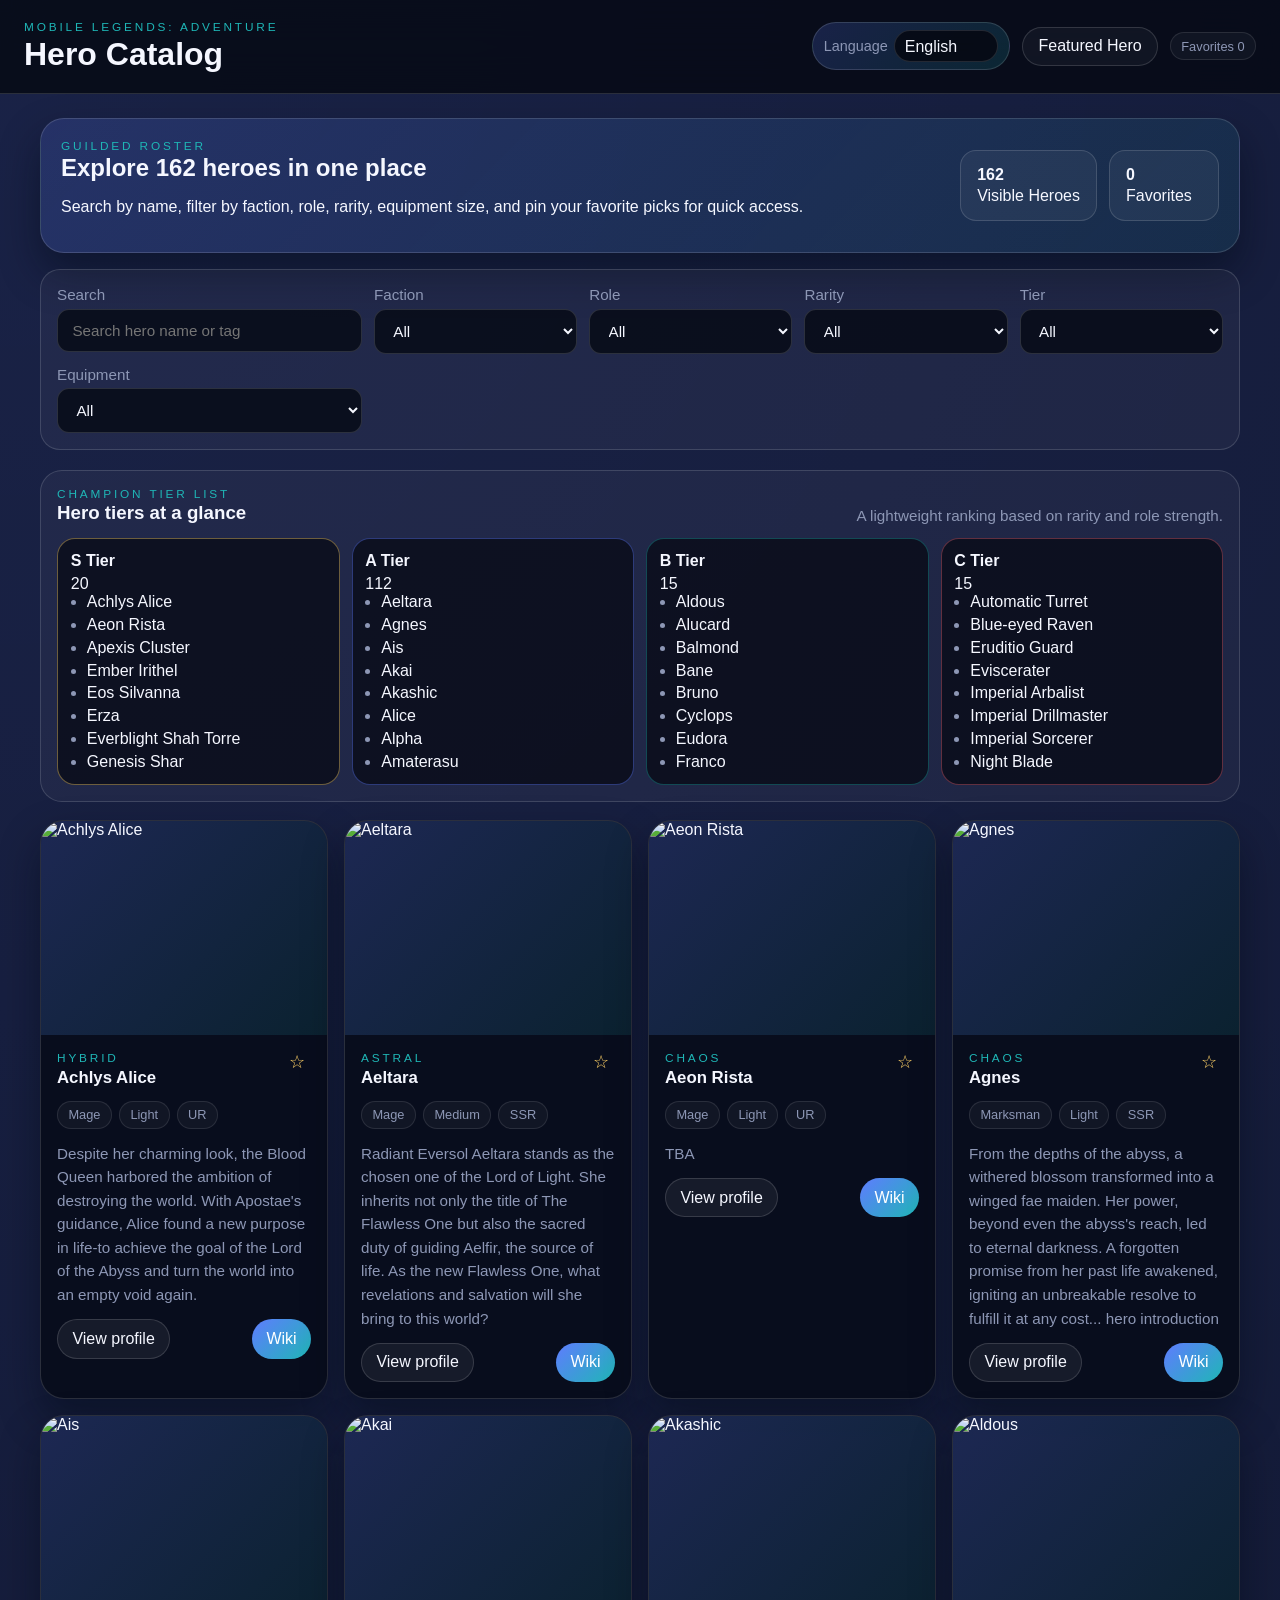
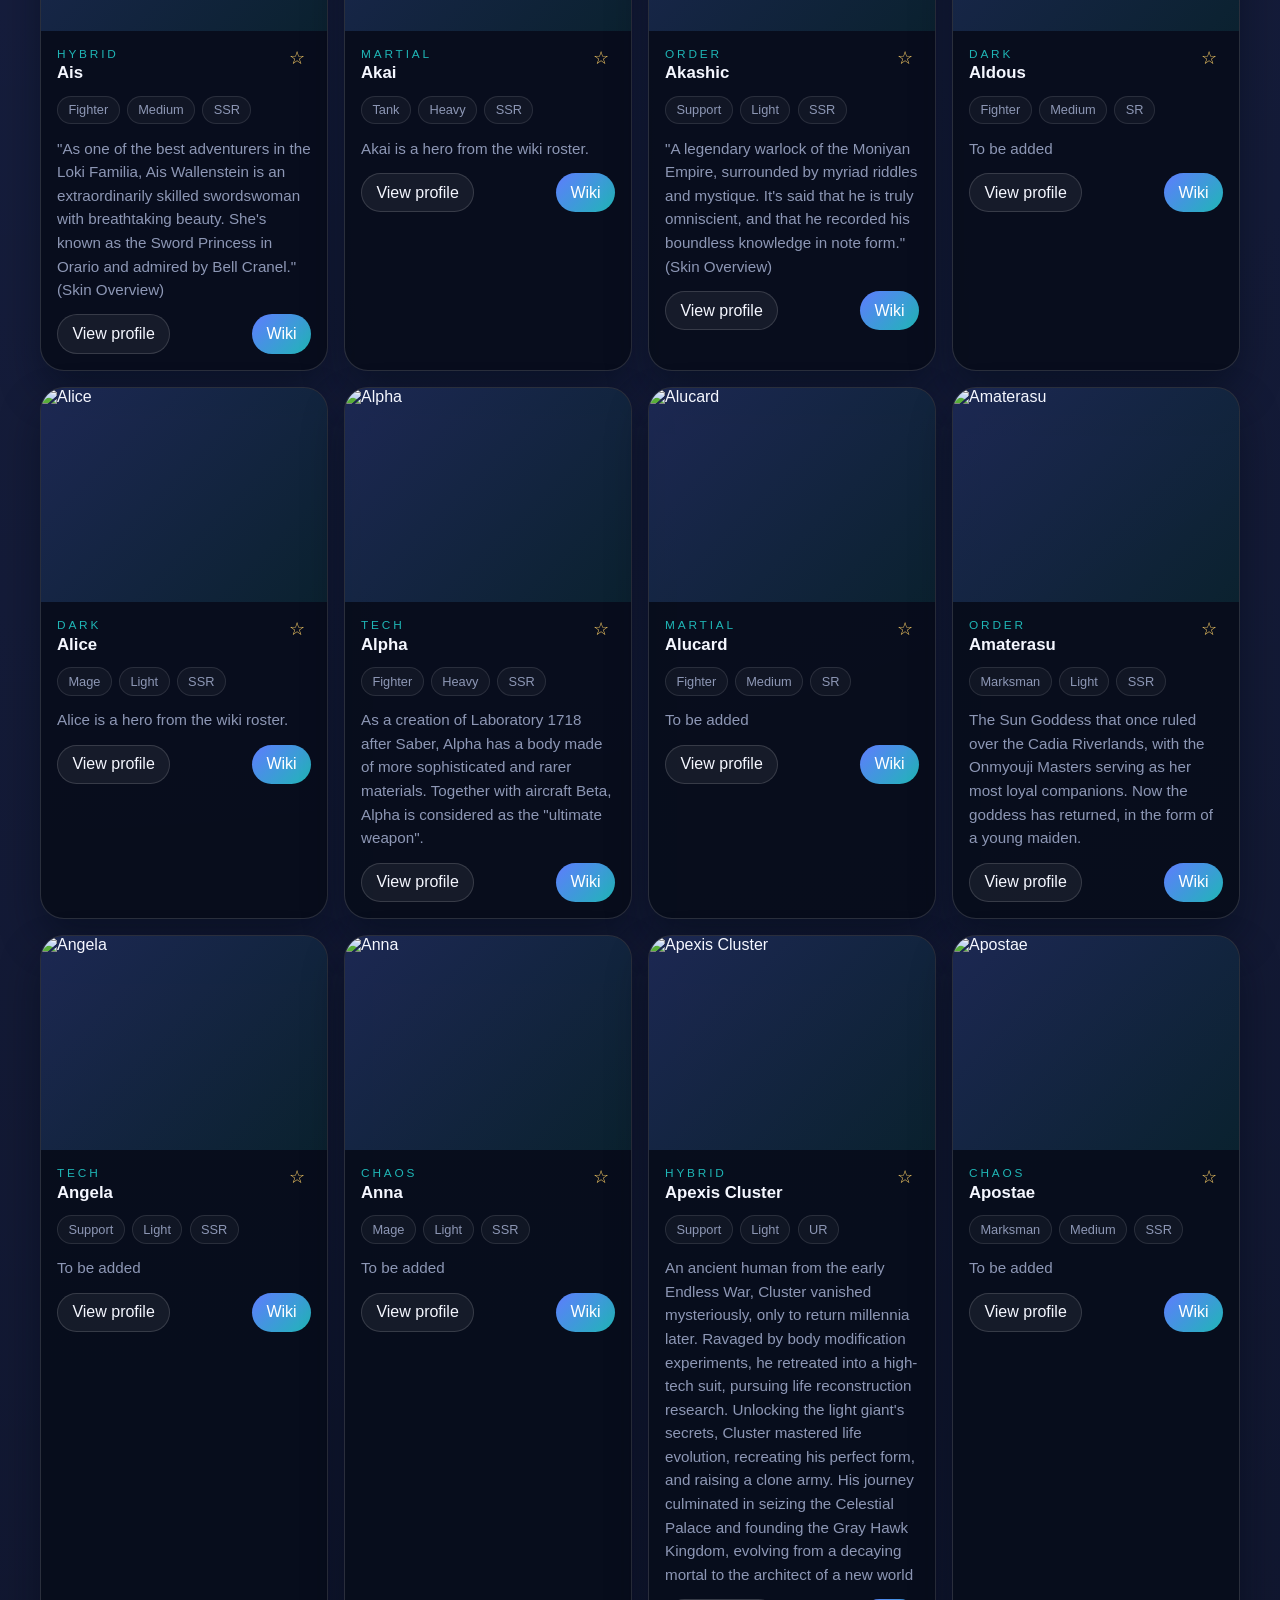
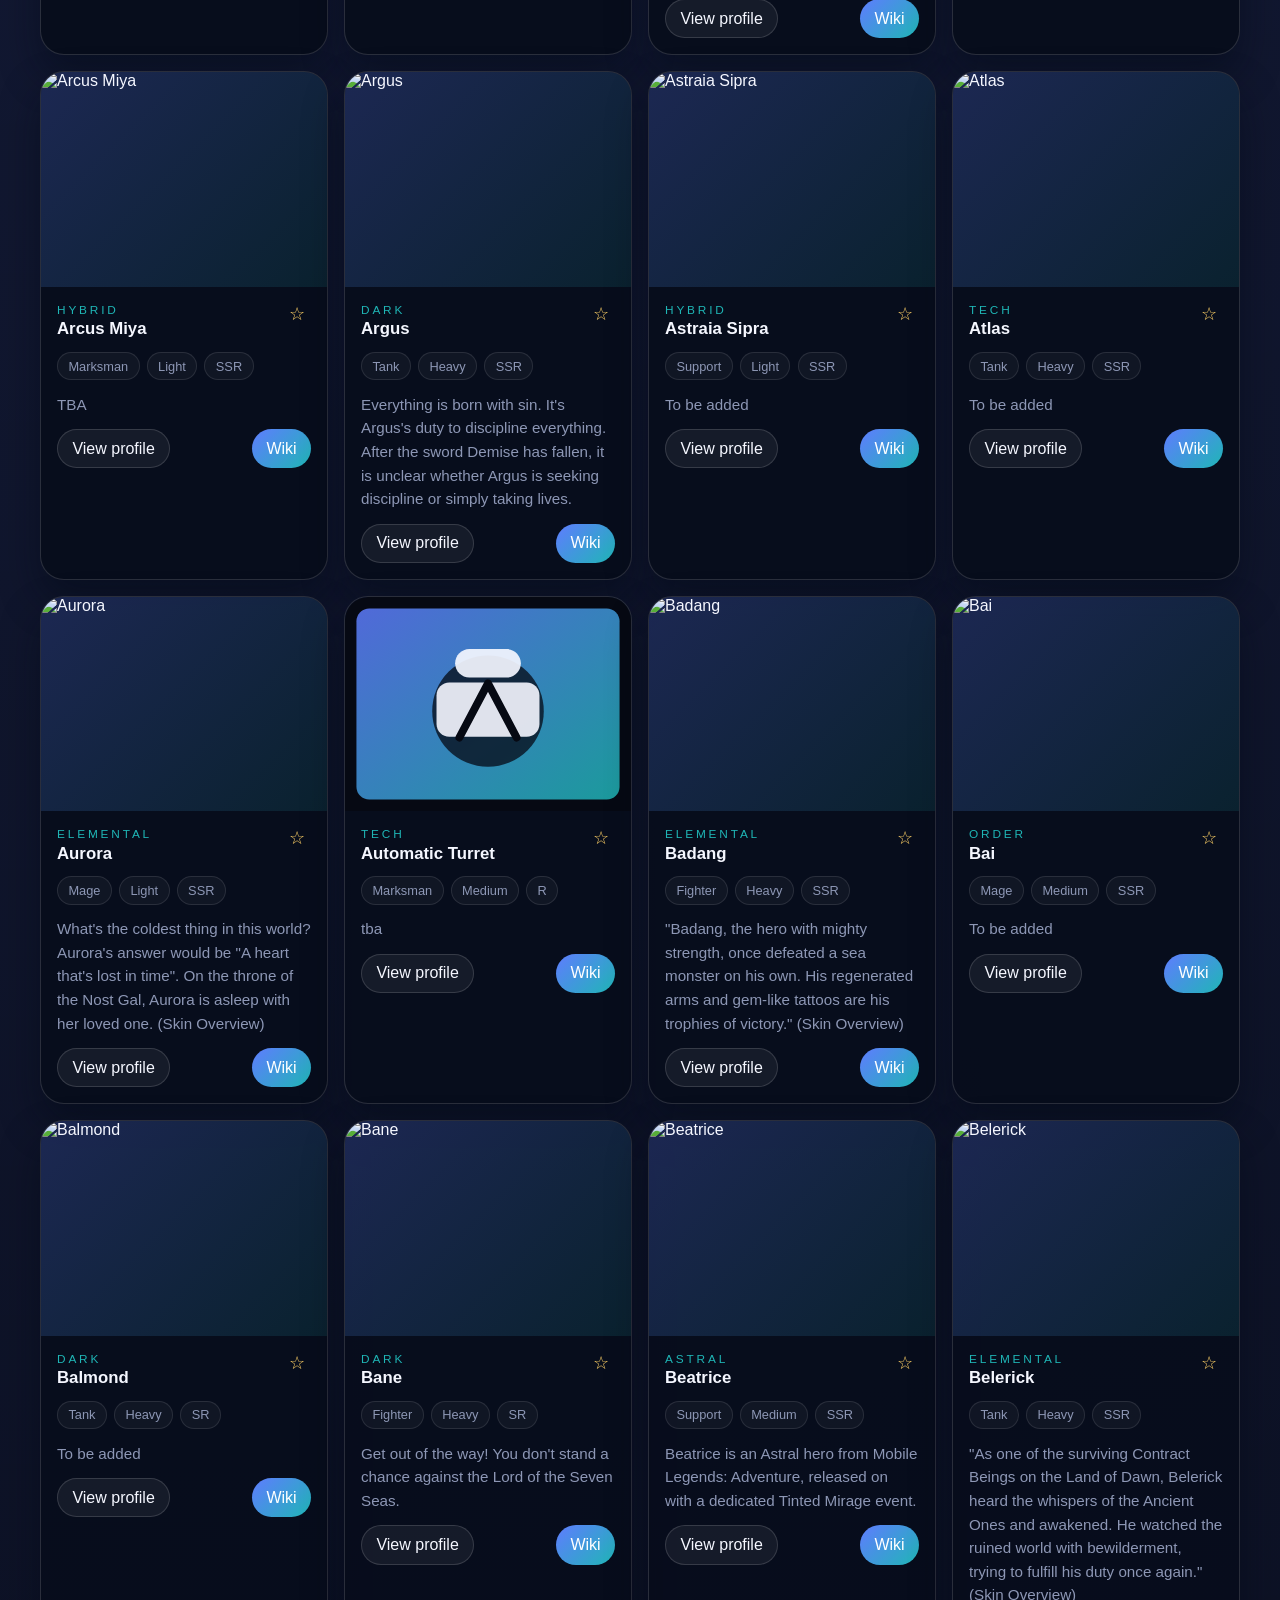
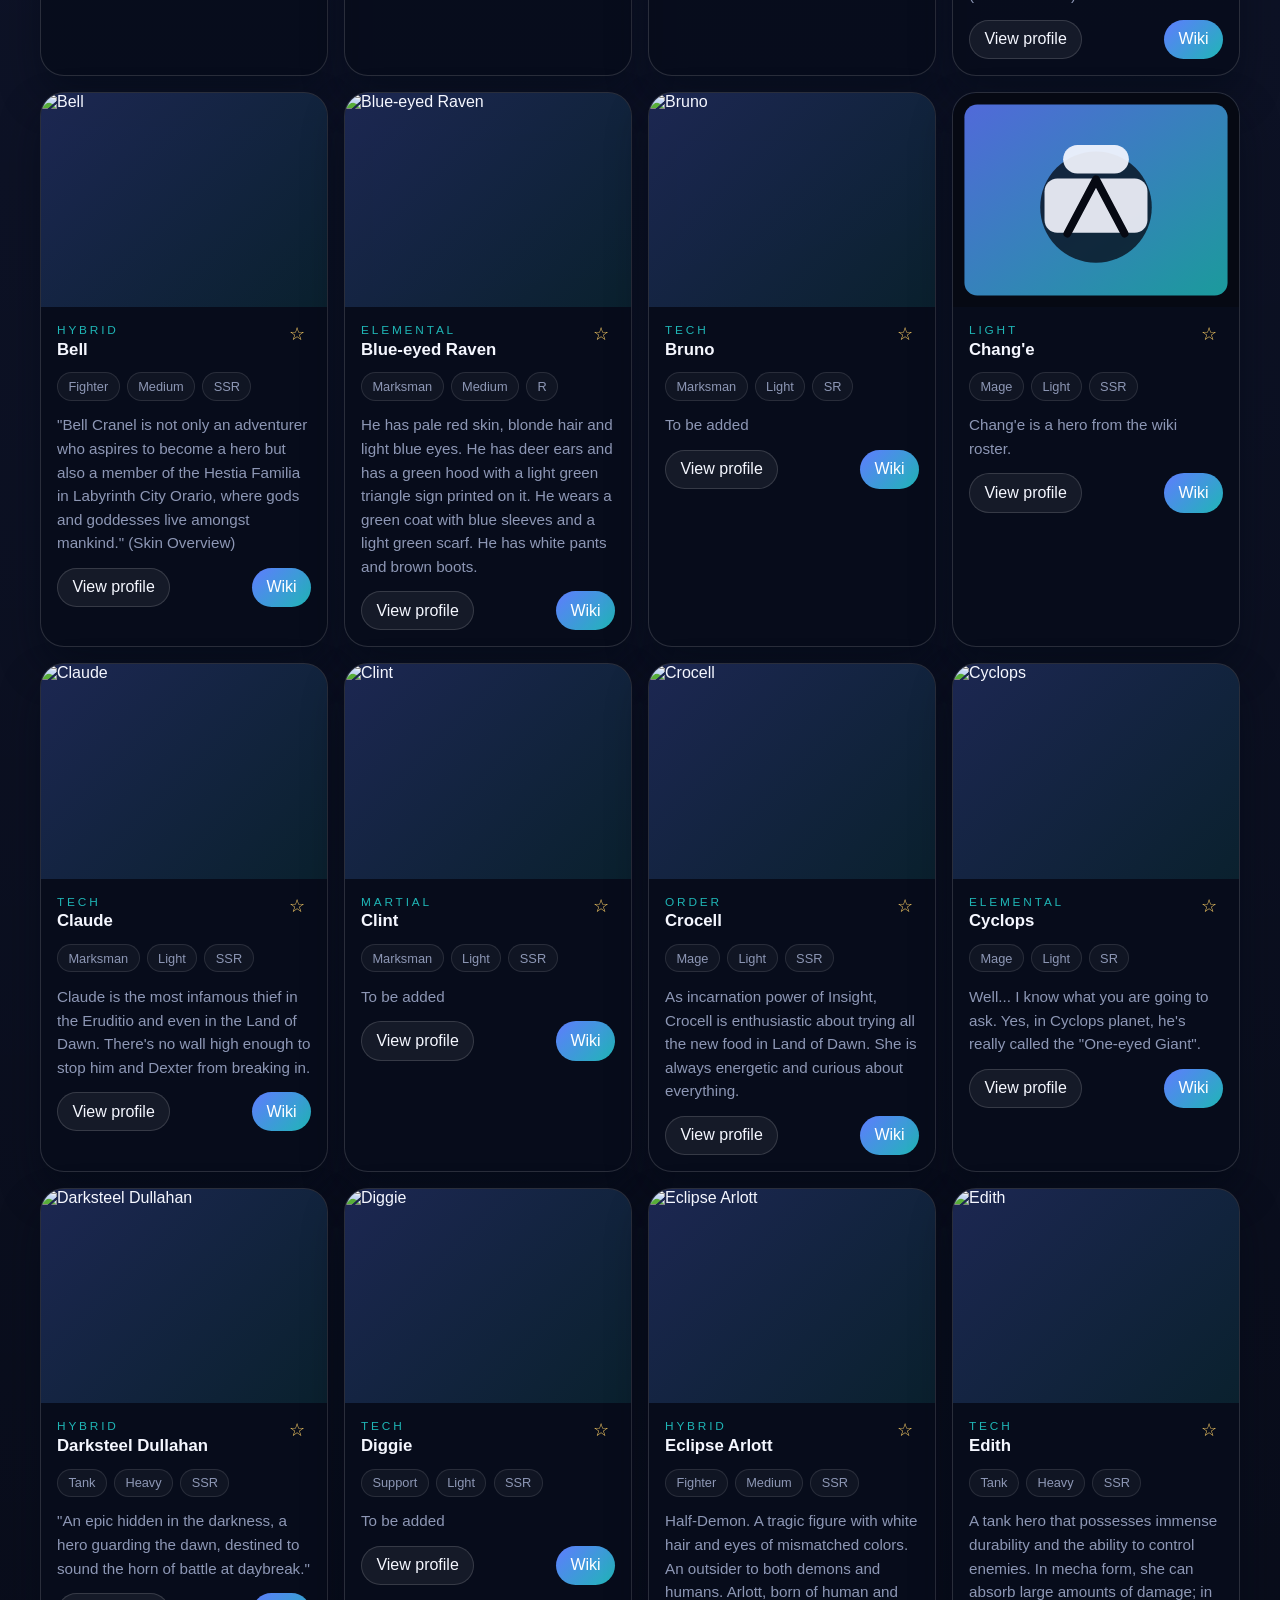
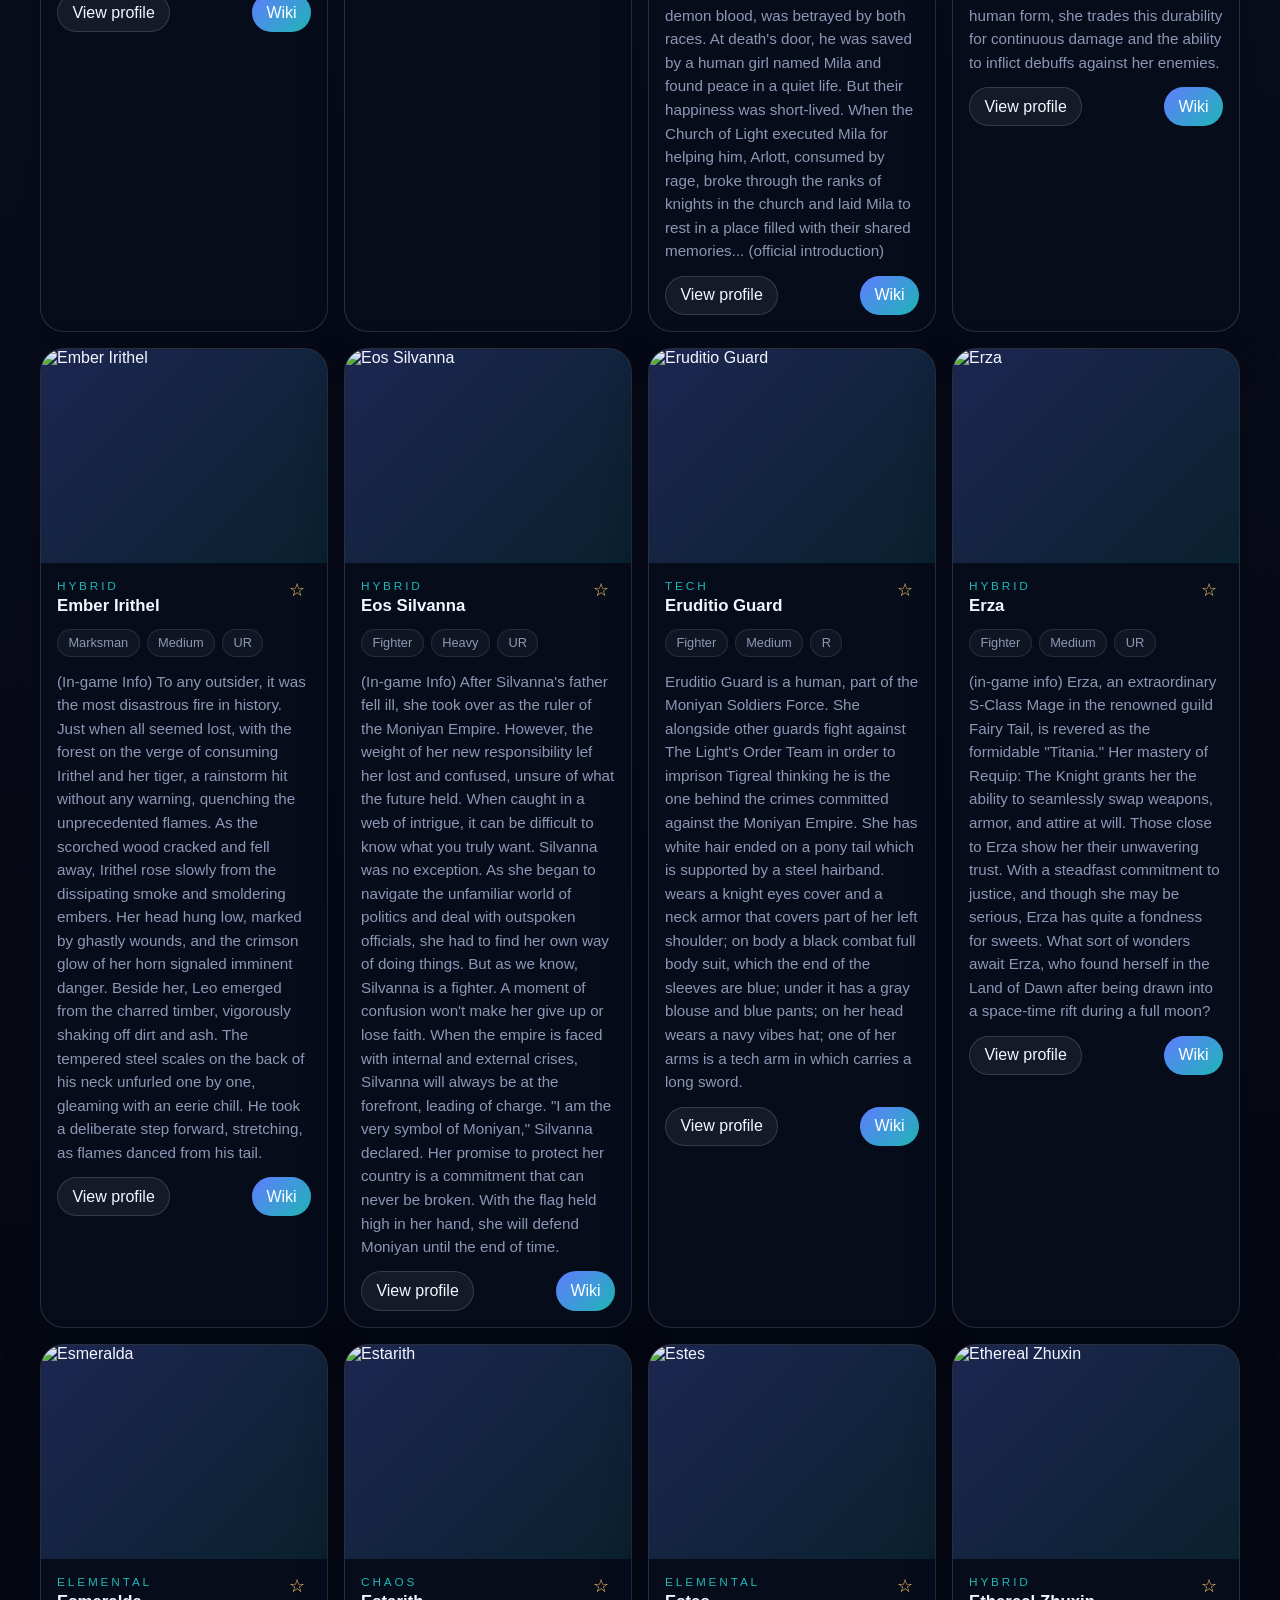
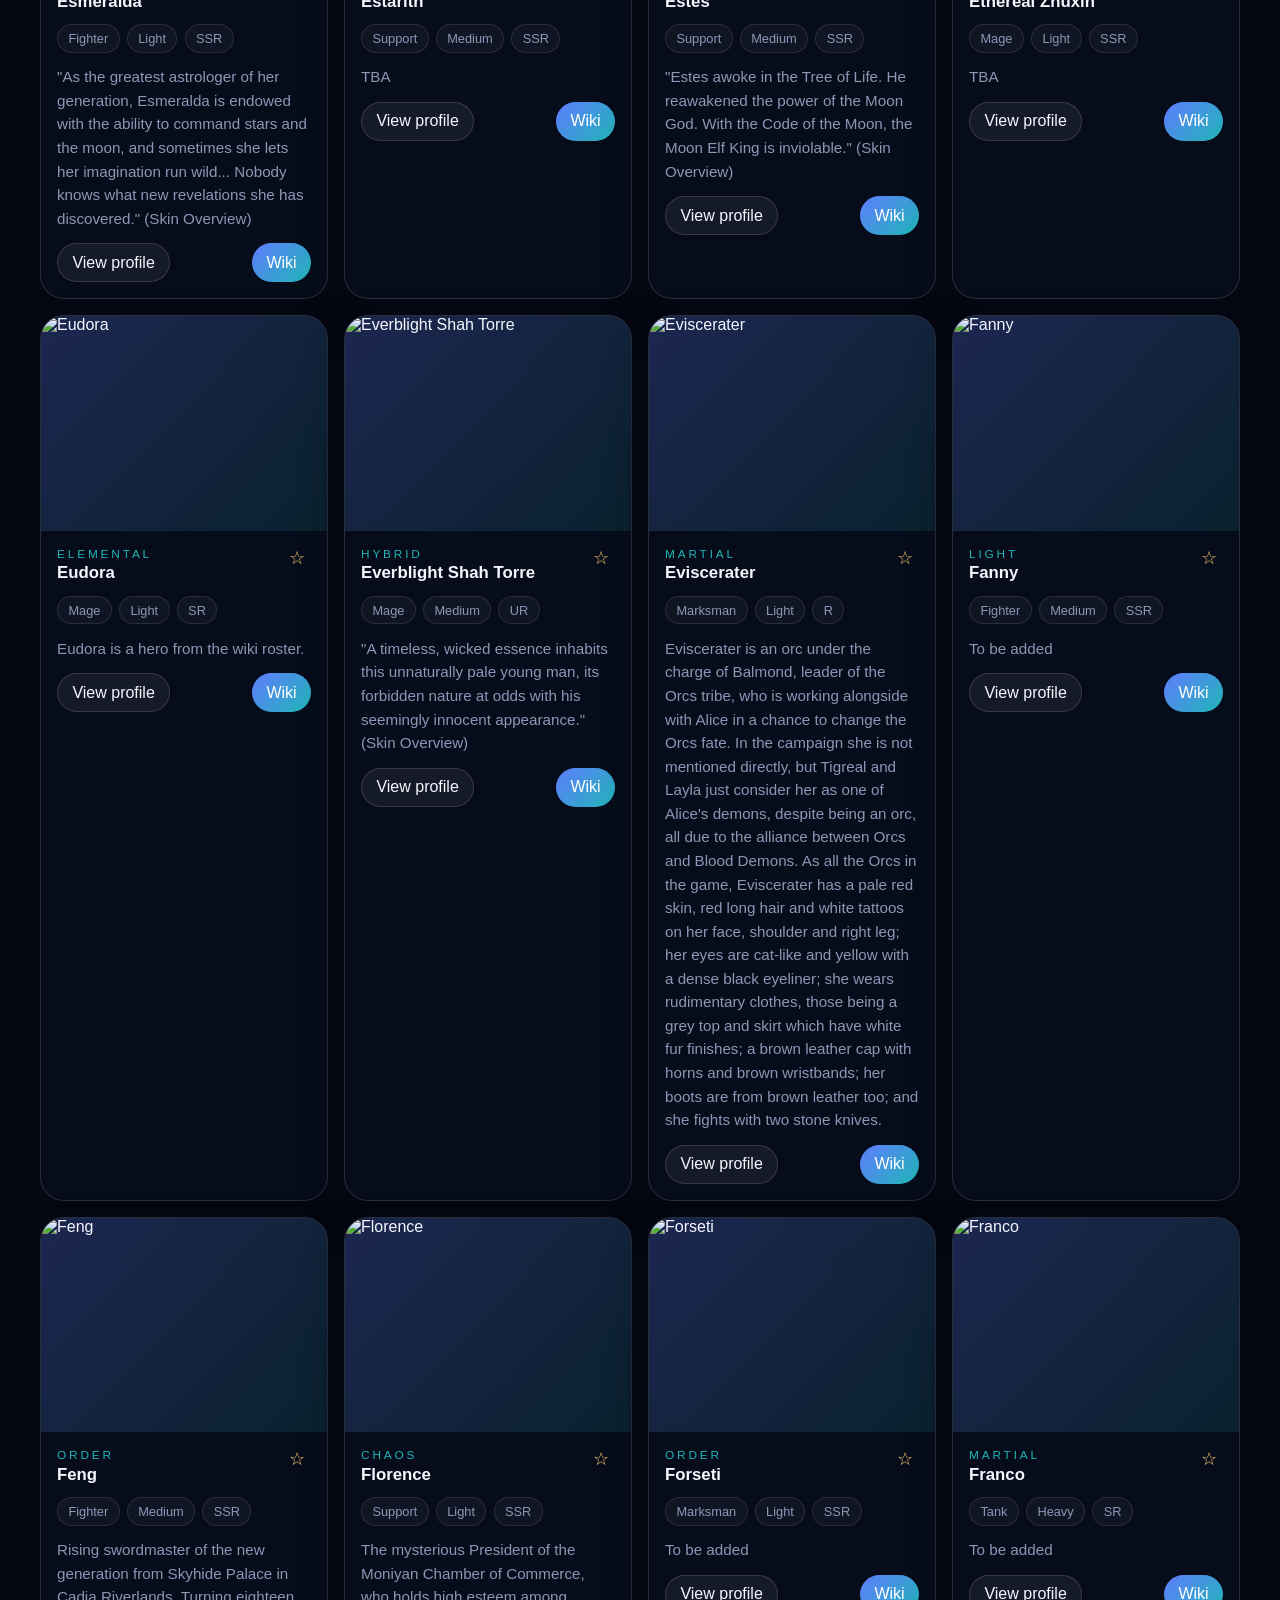
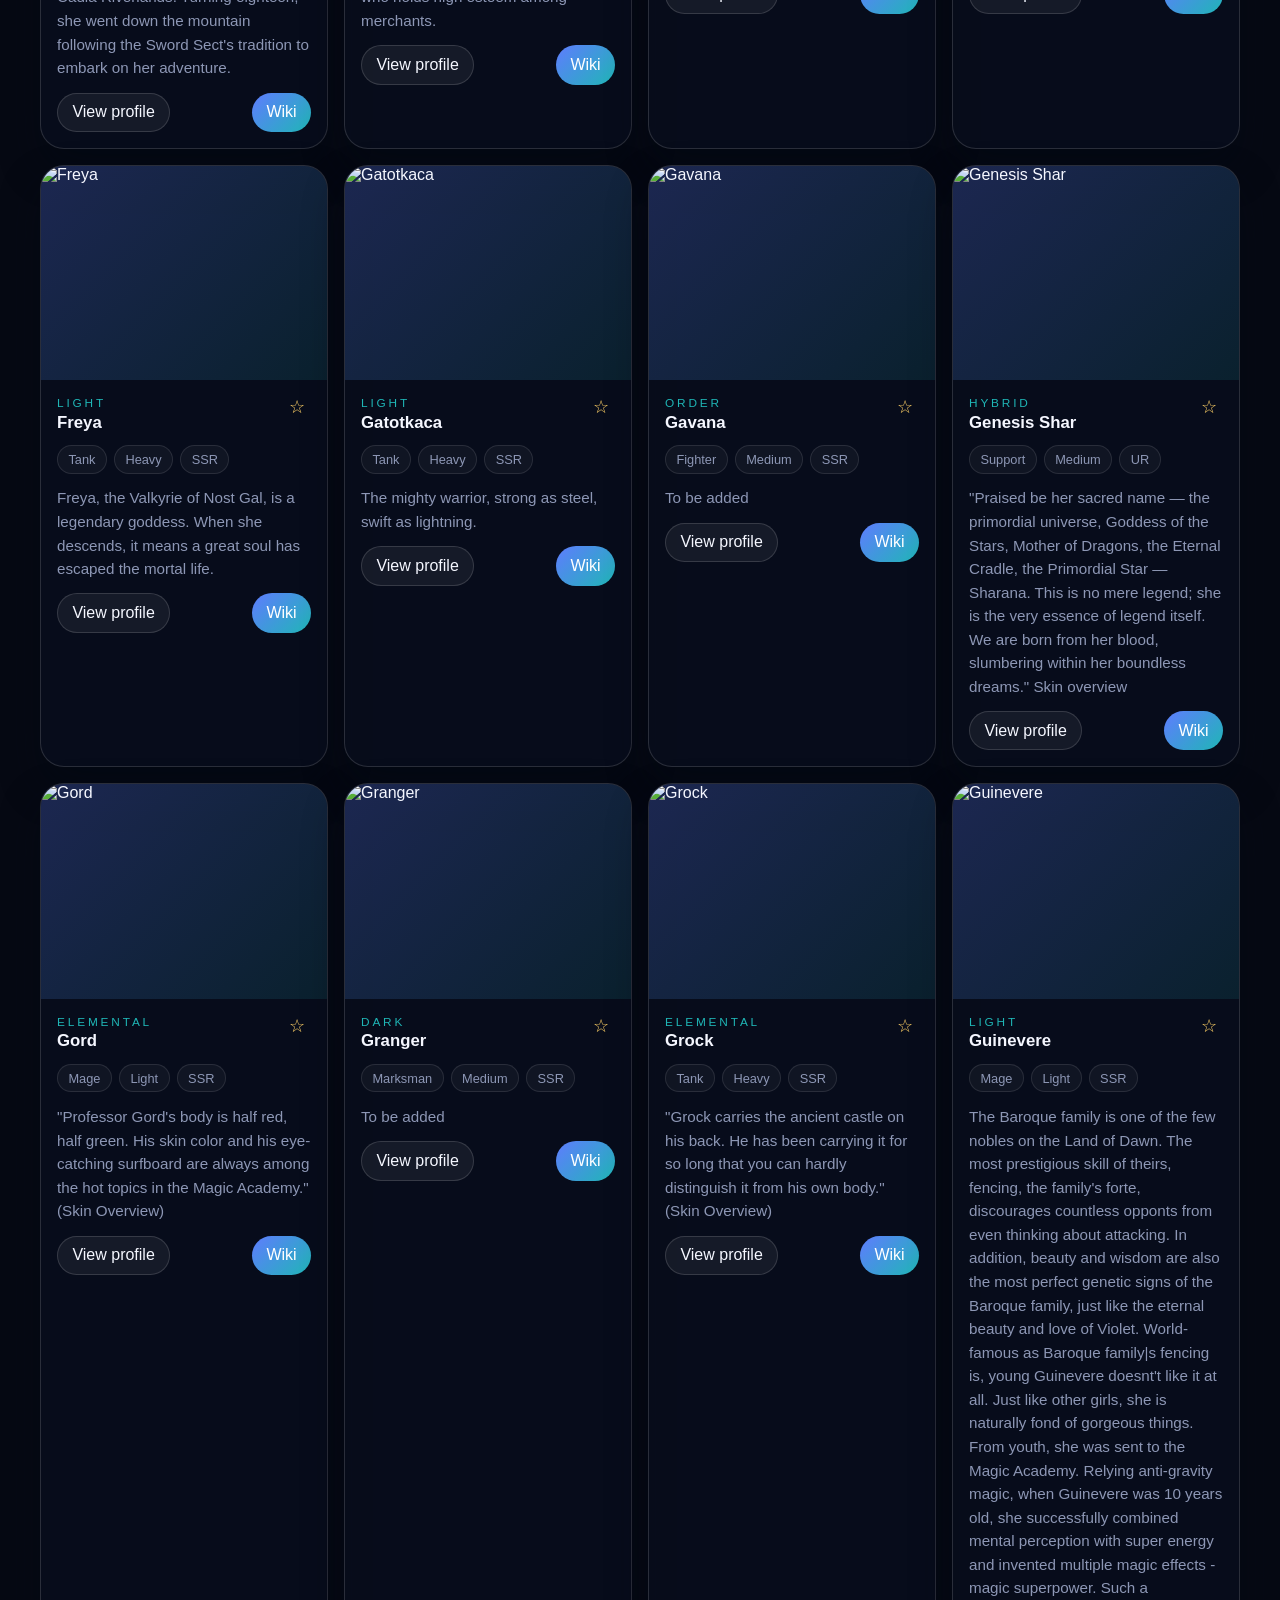
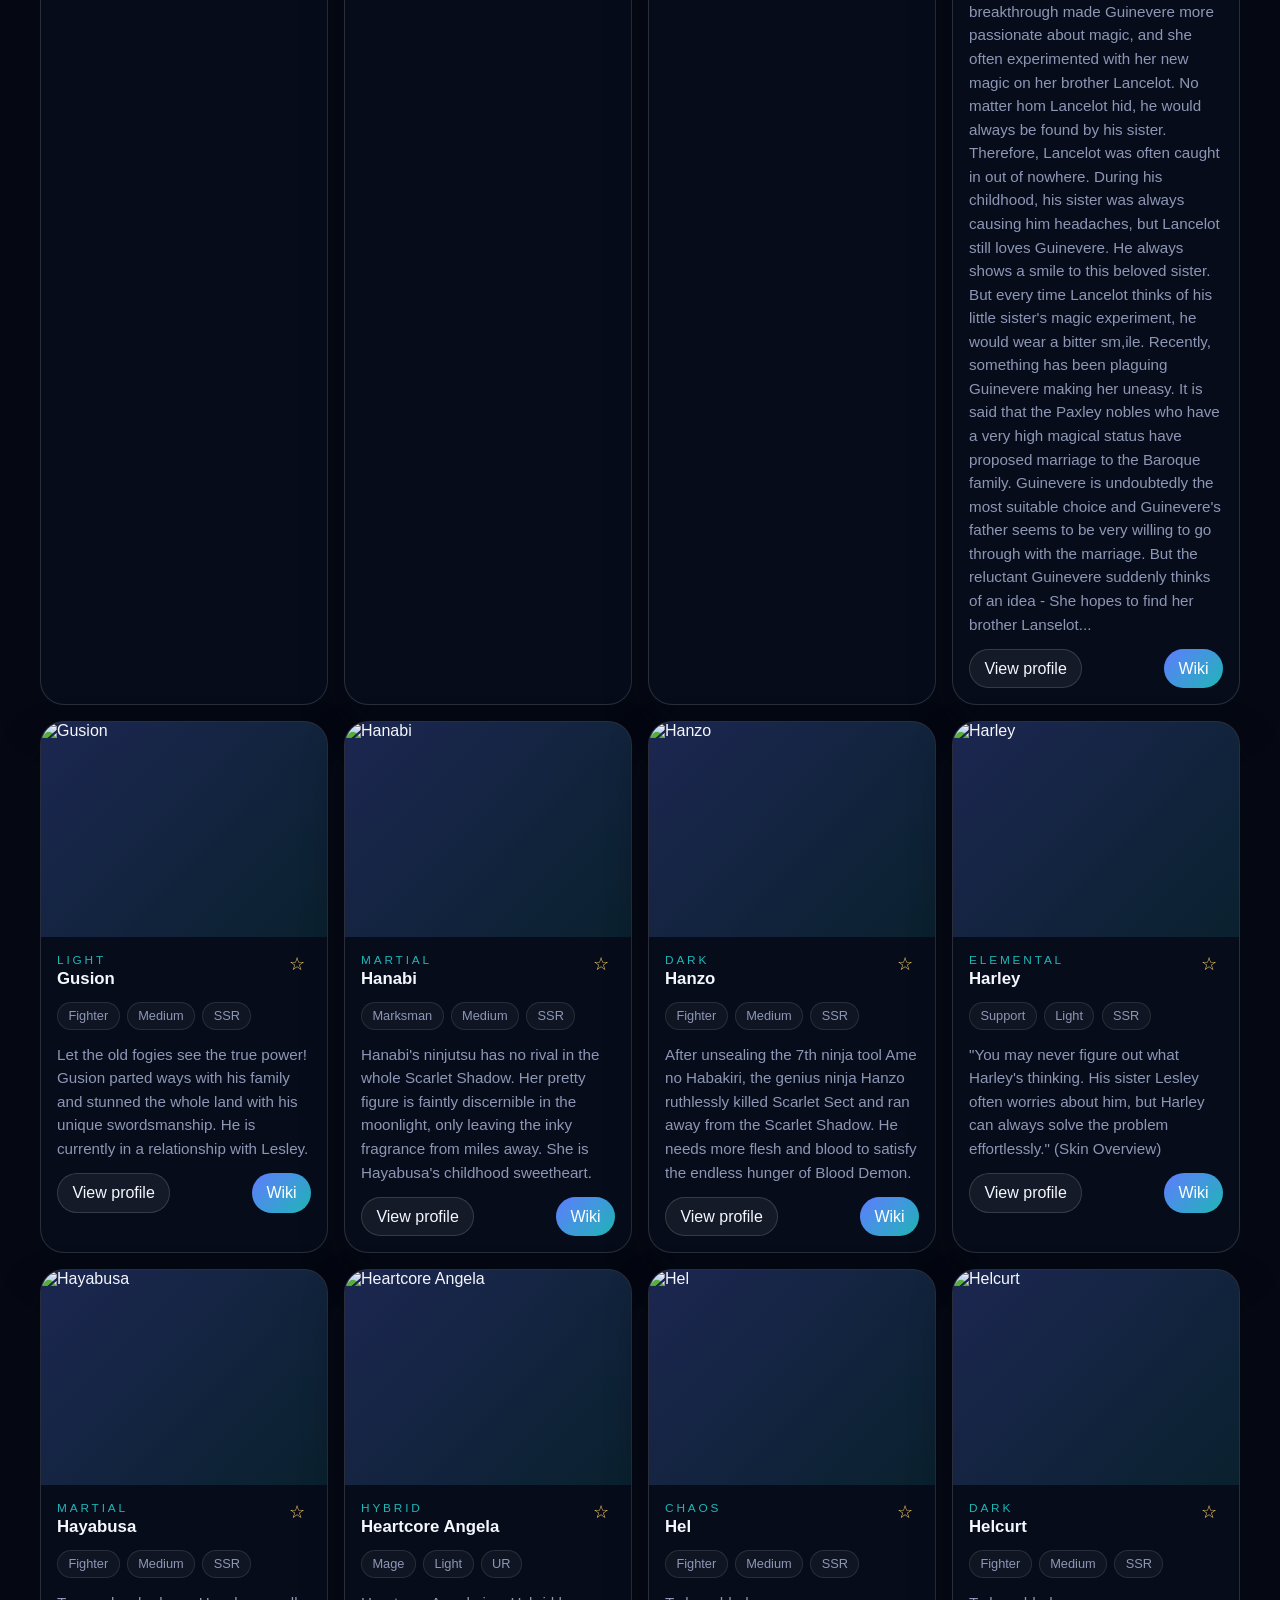
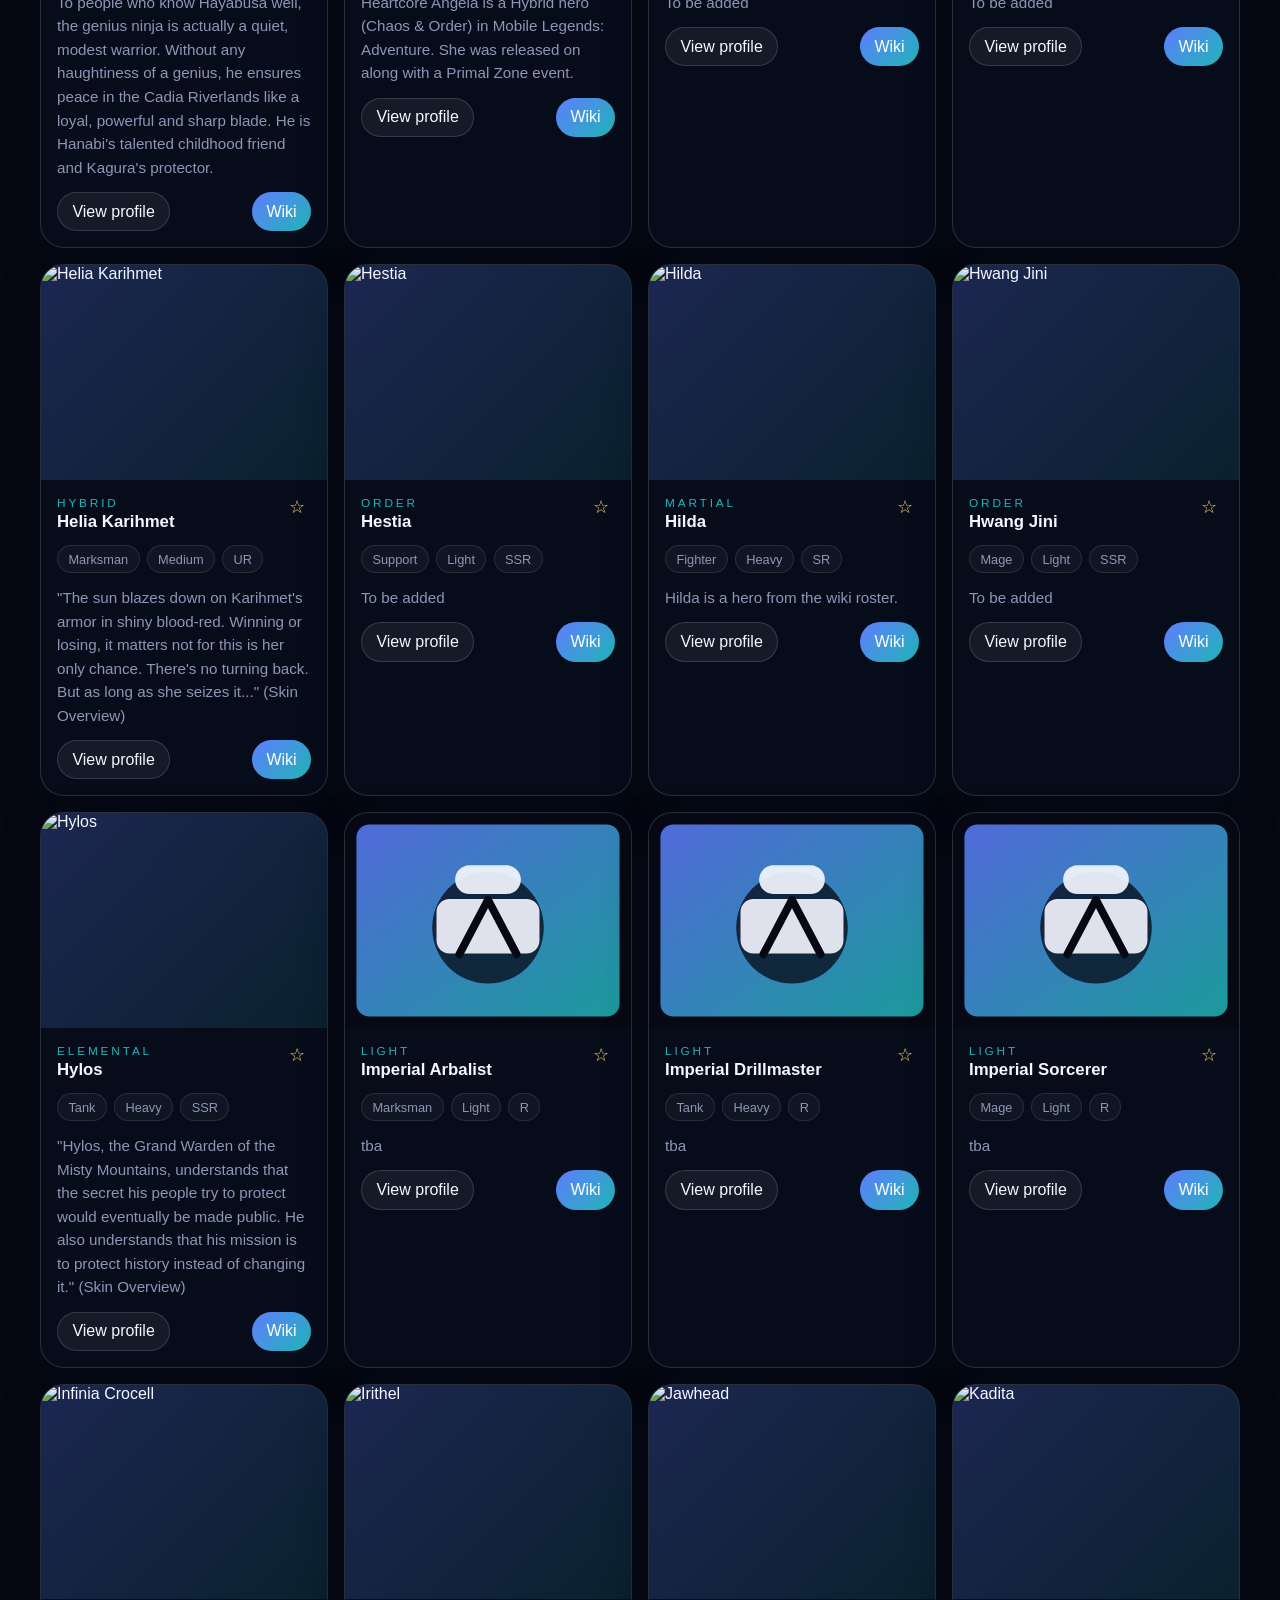
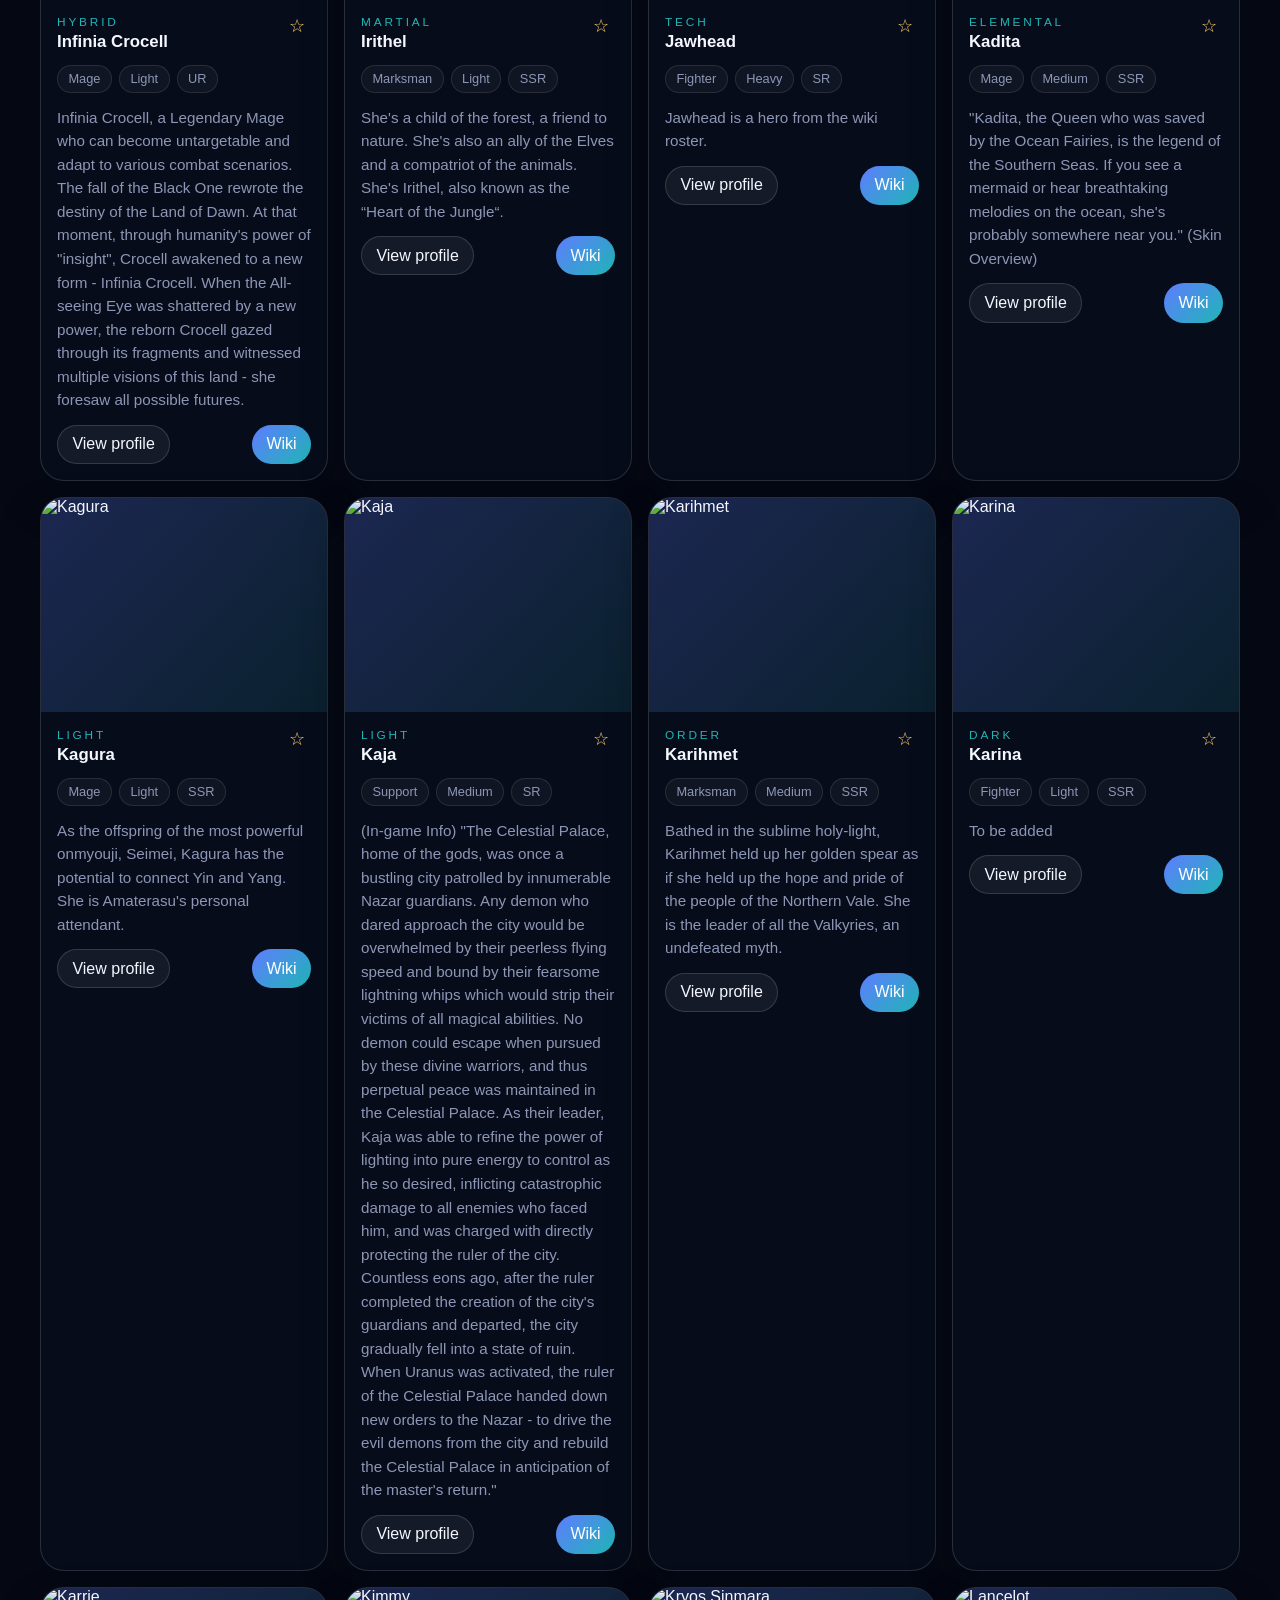
==== index.html @ 2a6bf755 "Initial commit: MLA hero catalog site with FR translations and Pages deploy automation Static hero c" ====
<!doctype html>
<html lang="en">
  <head>
    <meta charset="UTF-8" />
    <meta name="viewport" content="width=device-width, initial-scale=1.0" />
    <title>MLA Hero Catalog</title>
    <link rel="stylesheet" href="./src/styles/main.css?v=20260720-2" />
  </head>
  <body data-page="catalog">
    <header class="topbar">
      <div class="brand-block">
        <p class="eyebrow" data-i18n="siteTagline">Mobile Legends: Adventure</p>
        <h1 data-i18n="heroCatalogTitle">Hero Catalog</h1>
      </div>
      <div class="topbar__actions">
        <label class="lang-switch" for="language-switcher">
          <span class="lang-switch__label" data-i18n="languageLabel">Language</span>
          <select id="language-switcher">
            <option value="en">English</option>
            <option value="fr">Français</option>
            <option value="vi">Tiếng Việt</option>
            <option value="zh">中文</option>
            <option value="ru">Русский</option>
          </select>
        </label>
        <a class="nav-link" href="./hero.html?hero=achlys-alice" data-i18n="featuredHero">Featured Hero</a>
        <span class="pill pill--ghost" id="favorite-count" data-i18n="favorites">Favorites 0</span>
      </div>
    </header>

    <main class="page-shell">
      <section class="hero-summary">
        <div>
          <p class="eyebrow" data-i18n="heroSummaryEyebrow">Guilded roster</p>
          <h2 data-i18n="heroSummaryTitle">Explore 162 heroes in one place</h2>
          <p data-i18n="heroSummaryDescription">Search by name, filter by faction, role, rarity, equipment size, and pin your favorite picks for quick access.</p>
        </div>
        <div class="summary-stats">
          <div class="stat-card">
            <strong id="hero-total">0</strong>
            <span data-i18n="visibleHeroes">Visible Heroes</span>
          </div>
          <div class="stat-card">
            <strong id="hero-favorites">0</strong>
            <span data-i18n="favoritesLabel">Favorites</span>
          </div>
        </div>
      </section>

      <section class="controls" aria-label="Catalog filters">
        <label class="control-field control-field--wide">
          <span data-i18n="searchLabel">Search</span>
          <input id="search-input" type="search" data-i18n-placeholder="searchPlaceholder" placeholder="Search hero name or tag" />
        </label>
        <label class="control-field">
          <span data-i18n="factionLabel">Faction</span>
          <select id="type-filter"></select>
        </label>
        <label class="control-field">
          <span data-i18n="roleLabel">Role</span>
          <select id="class-filter"></select>
        </label>
        <label class="control-field">
          <span data-i18n="rarityLabel">Rarity</span>
          <select id="rarity-filter"></select>
        </label>
        <label class="control-field">
          <span data-i18n="tierLabel">Tier</span>
          <select id="tier-filter"></select>
        </label>
        <label class="control-field">
          <span data-i18n="equipmentLabel">Equipment</span>
          <select id="equipment-filter"></select>
        </label>
      </section>

      <section id="tier-list-root" class="tier-list-root"></section>
      <section id="catalog-root" class="catalog-grid" aria-live="polite"></section>
    </main>

    <script src="./src/data/heroes.js?v=20260720-2"></script>
    <script type="module" src="./src/app.js?v=20260720-2"></script>
  </body>
</html>
---- src/styles/main.css ----
:root {
  color-scheme: dark;
  --bg: #060913;
  --bg-soft: rgba(255, 255, 255, 0.04);
  --text: #f5f7ff;
  --muted: #8d97b5;
  --accent: #5f7cff;
  --accent-2: #1fb6b6;
  --danger: #ff6b7b;
  --border: rgba(255, 255, 255, 0.14);
  --shadow: 0 20px 40px rgba(3, 8, 20, 0.45);
}

* { box-sizing: border-box; }
body {
  margin: 0;
  font-family: Inter, "Segoe UI", Roboto, Arial, sans-serif;
  background: radial-gradient(circle at top left, rgba(95, 124, 255, 0.22), transparent 25%), var(--bg);
  color: var(--text);
  min-height: 100vh;
}
a { color: inherit; text-decoration: none; }
img { max-width: 100%; display: block; }
input, select, button { font: inherit; }
.topbar {
  display: flex;
  justify-content: space-between;
  align-items: center;
  padding: 1.25rem 1.5rem;
  position: sticky;
  top: 0;
  backdrop-filter: blur(20px);
  background: rgba(6, 9, 19, 0.82);
  border-bottom: 1px solid var(--border);
  z-index: 10;
}
.brand-block h1, .hero-summary h2 { margin: 0; }
.eyebrow {
  text-transform: uppercase;
  letter-spacing: 0.24em;
  font-size: 0.74rem;
  color: var(--accent-2);
  margin: 0 0 0.1rem;
}
.topbar__actions { display: flex; gap: 0.75rem; align-items: center; }
.lang-switch { display: inline-flex; align-items: center; gap: 0.4rem; padding: 0.45rem 0.7rem; border-radius: 999px; border: 1px solid var(--border); background: linear-gradient(135deg, rgba(95,124,255,0.2), rgba(31,182,182,0.16)); color: var(--text); }
.lang-switch__label { color: var(--muted); font-size: 0.9rem; }
.lang-switch select { width: auto; min-width: 104px; padding: 0.4rem 0.6rem; border-radius: 999px; border: 1px solid rgba(255,255,255,0.12); background: rgba(6, 9, 19, 0.9); color: var(--text); appearance: none; cursor: pointer; }
.lang-switch select option { background: #0b1222; color: var(--text); }
.nav-link, .pill { display: inline-flex; align-items: center; gap: 0.35rem; padding: 0.6rem 0.95rem; border-radius: 999px; border: 1px solid var(--border); background: var(--bg-soft); color: var(--text); }
.pill--ghost { color: var(--muted); }
.page-shell { width: min(1200px, calc(100% - 2rem)); margin: 0 auto; padding: 1.5rem 0 3rem; }
.hero-summary {
  display: flex;
  justify-content: space-between;
  gap: 1rem;
  align-items: center;
  padding: 1.25rem;
  border: 1px solid var(--border);
  border-radius: 24px;
  background: linear-gradient(135deg, rgba(95, 124, 255, 0.18), rgba(31, 182, 182, 0.1));
  box-shadow: var(--shadow);
  margin-bottom: 1rem;
}
.summary-stats { display: flex; gap: 0.75rem; flex-wrap: wrap; }
.stat-card {
  min-width: 110px; padding: 0.95rem 1rem; border-radius: 16px; border: 1px solid var(--border); background: rgba(255,255,255,0.05);
  display: flex; flex-direction: column; gap: 0.2rem; align-items: flex-start;
}
.controls {
  display: grid; grid-template-columns: 1.5fr repeat(4, minmax(140px, 1fr)); gap: 0.75rem; margin-bottom: 1.2rem;
  padding: 1rem;
  border: 1px solid var(--border);
  border-radius: 20px;
  background: var(--bg-soft);
}
.control-field { display: flex; flex-direction: column; gap: 0.35rem; color: var(--muted); font-size: 0.95rem; }
.control-field--wide { grid-column: span 1; }
input, select {
  width: 100%; padding: 0.75rem 0.9rem; border: 1px solid var(--border); border-radius: 12px; background: rgba(6, 9, 19, 0.8); color: var(--text);
}
.catalog-grid {
  display: grid; grid-template-columns: repeat(auto-fit, minmax(250px, 1fr)); gap: 1rem;
}
.hero-card, .detail-card, .empty-state {
  border: 1px solid var(--border); border-radius: 24px; overflow: hidden; background: rgba(8, 13, 28, 0.95); box-shadow: var(--shadow);
}
.hero-card__media { aspect-ratio: 4 / 3; background: linear-gradient(135deg, rgba(95,124,255,0.24), rgba(31,182,182,0.12)); }
.hero-card__body { padding: 1rem; display: flex; flex-direction: column; gap: 0.8rem; }
.hero-card__top { display: flex; justify-content: space-between; gap: 0.6rem; align-items: flex-start; }
.hero-card__top h3 { margin: 0.15rem 0 0; font-size: 1.05rem; }
.favorite-toggle { border: 0; background: transparent; color: #ffd166; font-size: 1.1rem; cursor: pointer; }
.favorite-toggle.is-active { color: #ffd166; }
.pill-row { display: flex; flex-wrap: wrap; gap: 0.45rem; }
.pill { padding: 0.35rem 0.65rem; border-radius: 999px; font-size: 0.8rem; color: var(--muted); border-color: rgba(255,255,255,0.1); }
.card-description { margin: 0; color: var(--muted); line-height: 1.55; font-size: 0.95rem; }
.card-actions { display: flex; justify-content: space-between; gap: 0.5rem; margin-top: auto; }
.btn { display: inline-flex; align-items: center; justify-content: center; border-radius: 999px; padding: 0.6rem 0.9rem; border: 1px solid var(--border); background: rgba(255,255,255,0.06); }
.btn--primary { background: linear-gradient(135deg, var(--accent), var(--accent-2)); color: white; border: 0; }
.empty-state { padding: 2rem; text-align: center; color: var(--muted); }
.detail-card { padding: 1.25rem; display: grid; gap: 1rem; }
.detail-hero { display: flex; gap: 1.2rem; align-items: flex-start; flex-wrap: wrap; }
.detail-hero__image { width: min(260px, 100%); border-radius: 24px; border: 1px solid var(--border); background: rgba(255,255,255,0.04); }
.detail-meta { flex: 1; min-width: min(320px, 100%); display: flex; flex-direction: column; gap: 0.8rem; }
.detail-meta p { margin: 0; color: var(--muted); line-height: 1.65; }
.detail-subtitle { color: var(--accent-2) !important; font-size: 0.95rem; }
.detail-meta__line { color: var(--accent-2) !important; font-size: 0.9rem; }
.detail-section { display: flex; flex-direction: column; gap: 0.45rem; padding: 0.9rem 1rem; border-radius: 18px; border: 1px solid var(--border); background: rgba(255,255,255,0.045); }
.detail-section h3 { margin: 0; font-size: 0.95rem; text-transform: uppercase; letter-spacing: 0.2em; color: var(--accent-2); }
.detail-badges { display: flex; flex-wrap: wrap; gap: 0.4rem; }
.ability-list { display: grid; gap: 0.65rem; }
.ability-card { padding: 0.8rem 0.95rem; border-radius: 16px; border: 1px solid rgba(255,255,255,0.1); background: rgba(6,9,19,0.55); }
.ability-card__header { display: flex; justify-content: space-between; gap: 0.75rem; align-items: baseline; flex-wrap: wrap; margin-bottom: 0.4rem; }
.ability-card h4 { margin: 0; font-size: 1rem; }
.ability-card__meta { color: var(--accent-2); font-size: 0.85rem; }
.ability-levels { margin: 0.45rem 0 0; padding-left: 1rem; color: var(--muted); display: grid; gap: 0.25rem; }
.comparison-table { width: 100%; border-collapse: collapse; font-size: 0.92rem; }
.comparison-table th, .comparison-table td { border: 1px solid var(--border); padding: 0.55rem 0.65rem; text-align: left; vertical-align: top; }
.comparison-table th { background: rgba(255,255,255,0.06); color: var(--accent-2); }
.tier-list-root { margin: 0 0 1.15rem; }
.tier-list-section { display: grid; gap: 0.85rem; padding: 1rem; border-radius: 22px; border: 1px solid var(--border); background: rgba(255,255,255,0.04); }
.tier-list__header { display: flex; justify-content: space-between; gap: 0.75rem; align-items: end; flex-wrap: wrap; }
.tier-list__header h3 { margin: 0; }
.tier-list__hint { margin: 0; color: var(--muted); font-size: 0.95rem; }
.tier-list-grid { display: grid; grid-template-columns: repeat(4, minmax(0, 1fr)); gap: 0.75rem; }
.tier-card { padding: 0.8rem; border-radius: 18px; border: 1px solid var(--border); background: rgba(6,9,19,0.72); }
.tier-card h4 { margin: 0 0 0.35rem; }
.tier-card ul { margin: 0; padding-left: 1rem; display: grid; gap: 0.3rem; color: var(--muted); }
.tier-card a { color: var(--text); }
.tier-card--s { border-color: rgba(255, 209, 102, 0.4); }
.tier-card--a { border-color: rgba(95, 124, 255, 0.4); }
.tier-card--b { border-color: rgba(31, 182, 182, 0.35); }
.tier-card--c { border-color: rgba(255, 107, 123, 0.35); }
.detail-nav { display: flex; justify-content: space-between; gap: 0.75rem; flex-wrap: wrap; }
@media (max-width: 860px) {
  .tier-list-grid { grid-template-columns: 1fr 1fr; }
}
@media (max-width: 640px) {
  .tier-list-grid { grid-template-columns: 1fr; }
}
@media (max-width: 860px) {
  .hero-summary { flex-direction: column; align-items: flex-start; }
  .controls { grid-template-columns: 1fr 1fr; }
}
@media (max-width: 640px) {
  .topbar { flex-direction: column; align-items: flex-start; gap: 0.75rem; }
  .controls { grid-template-columns: 1fr; }
  .detail-hero { flex-direction: column; }
}
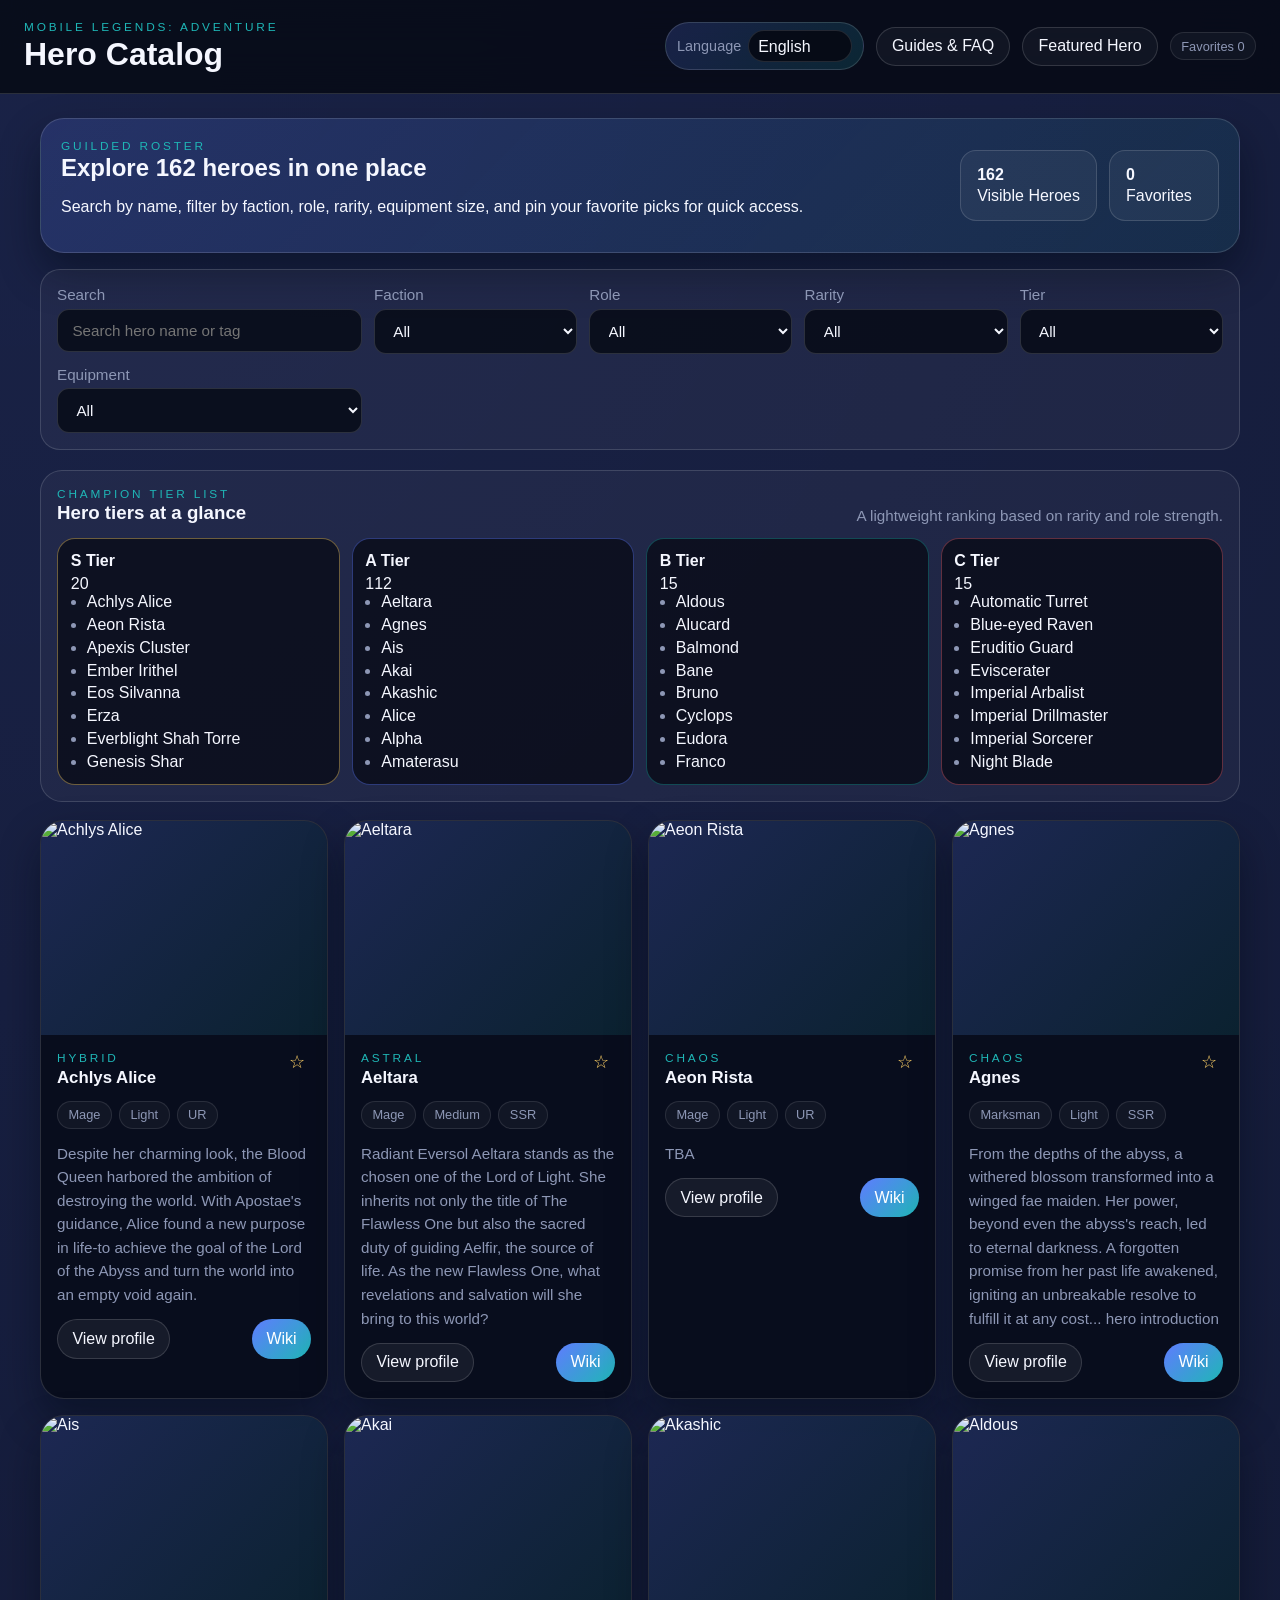
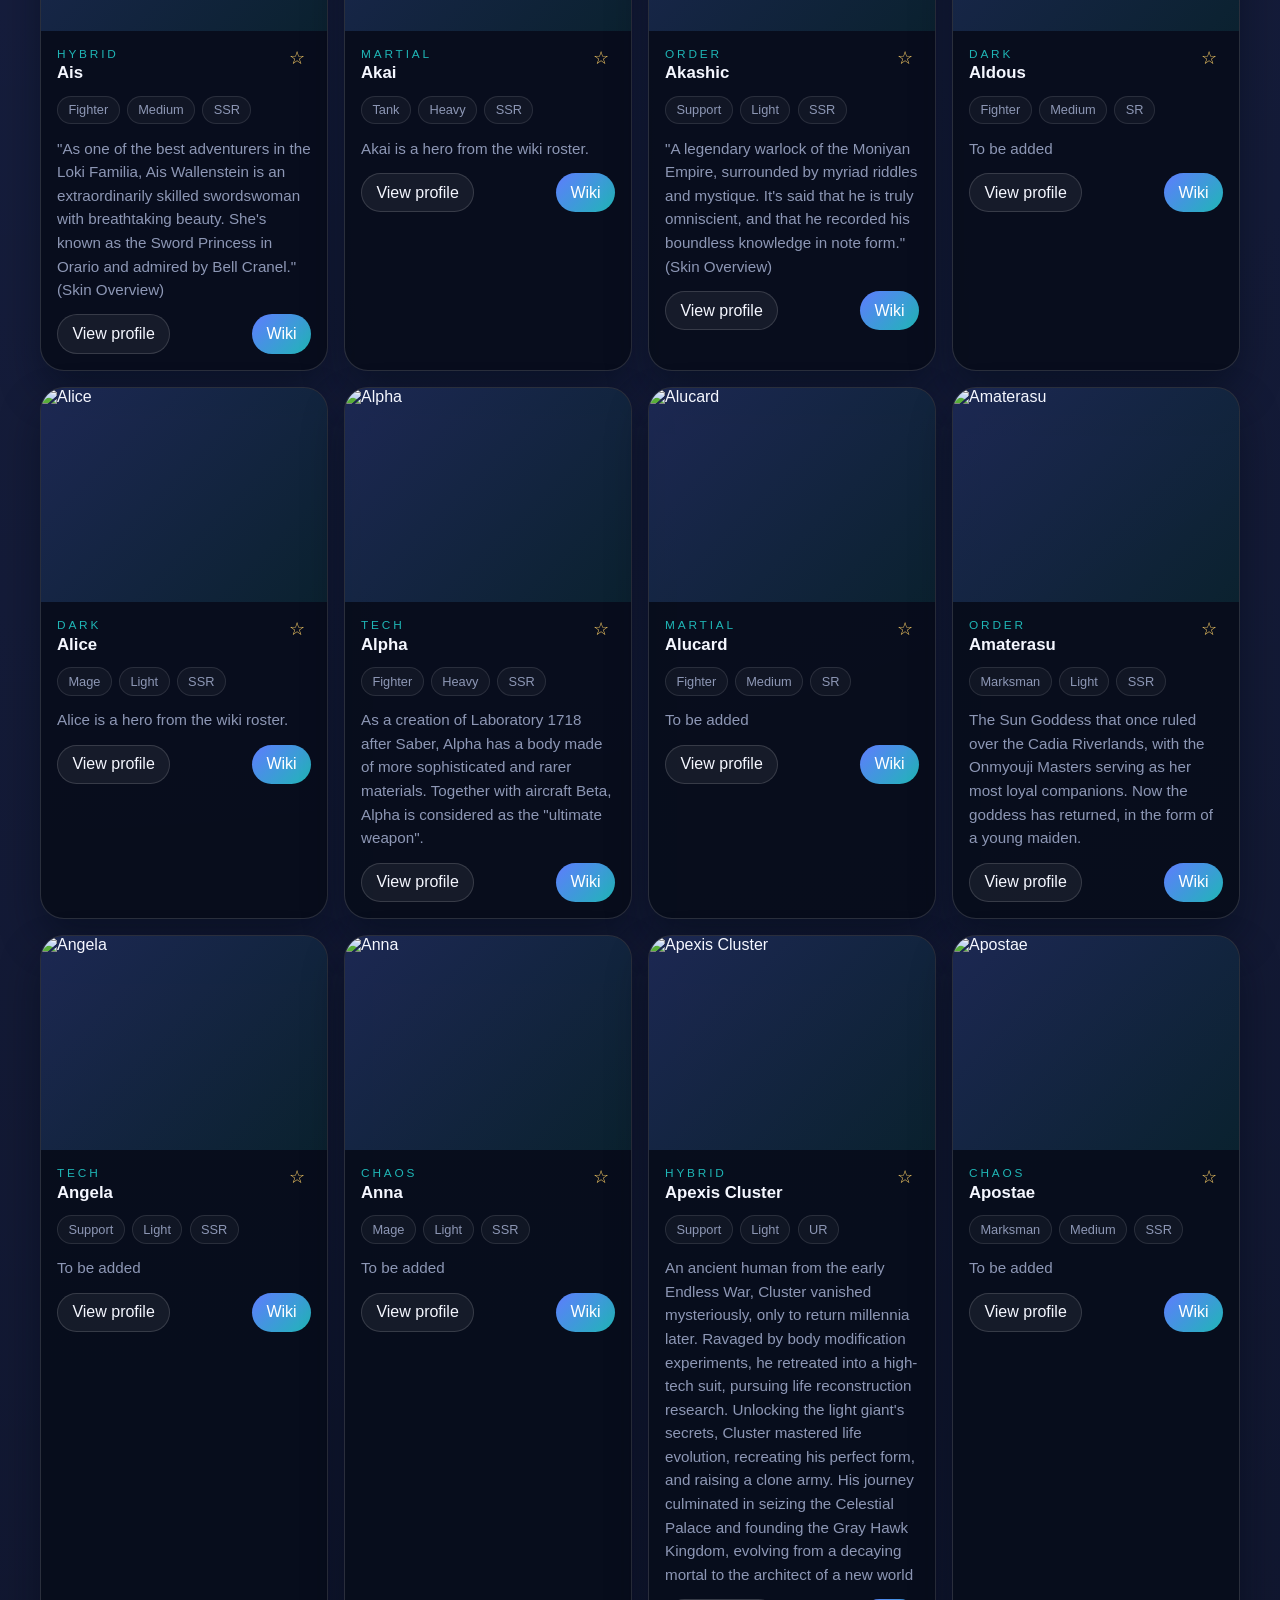
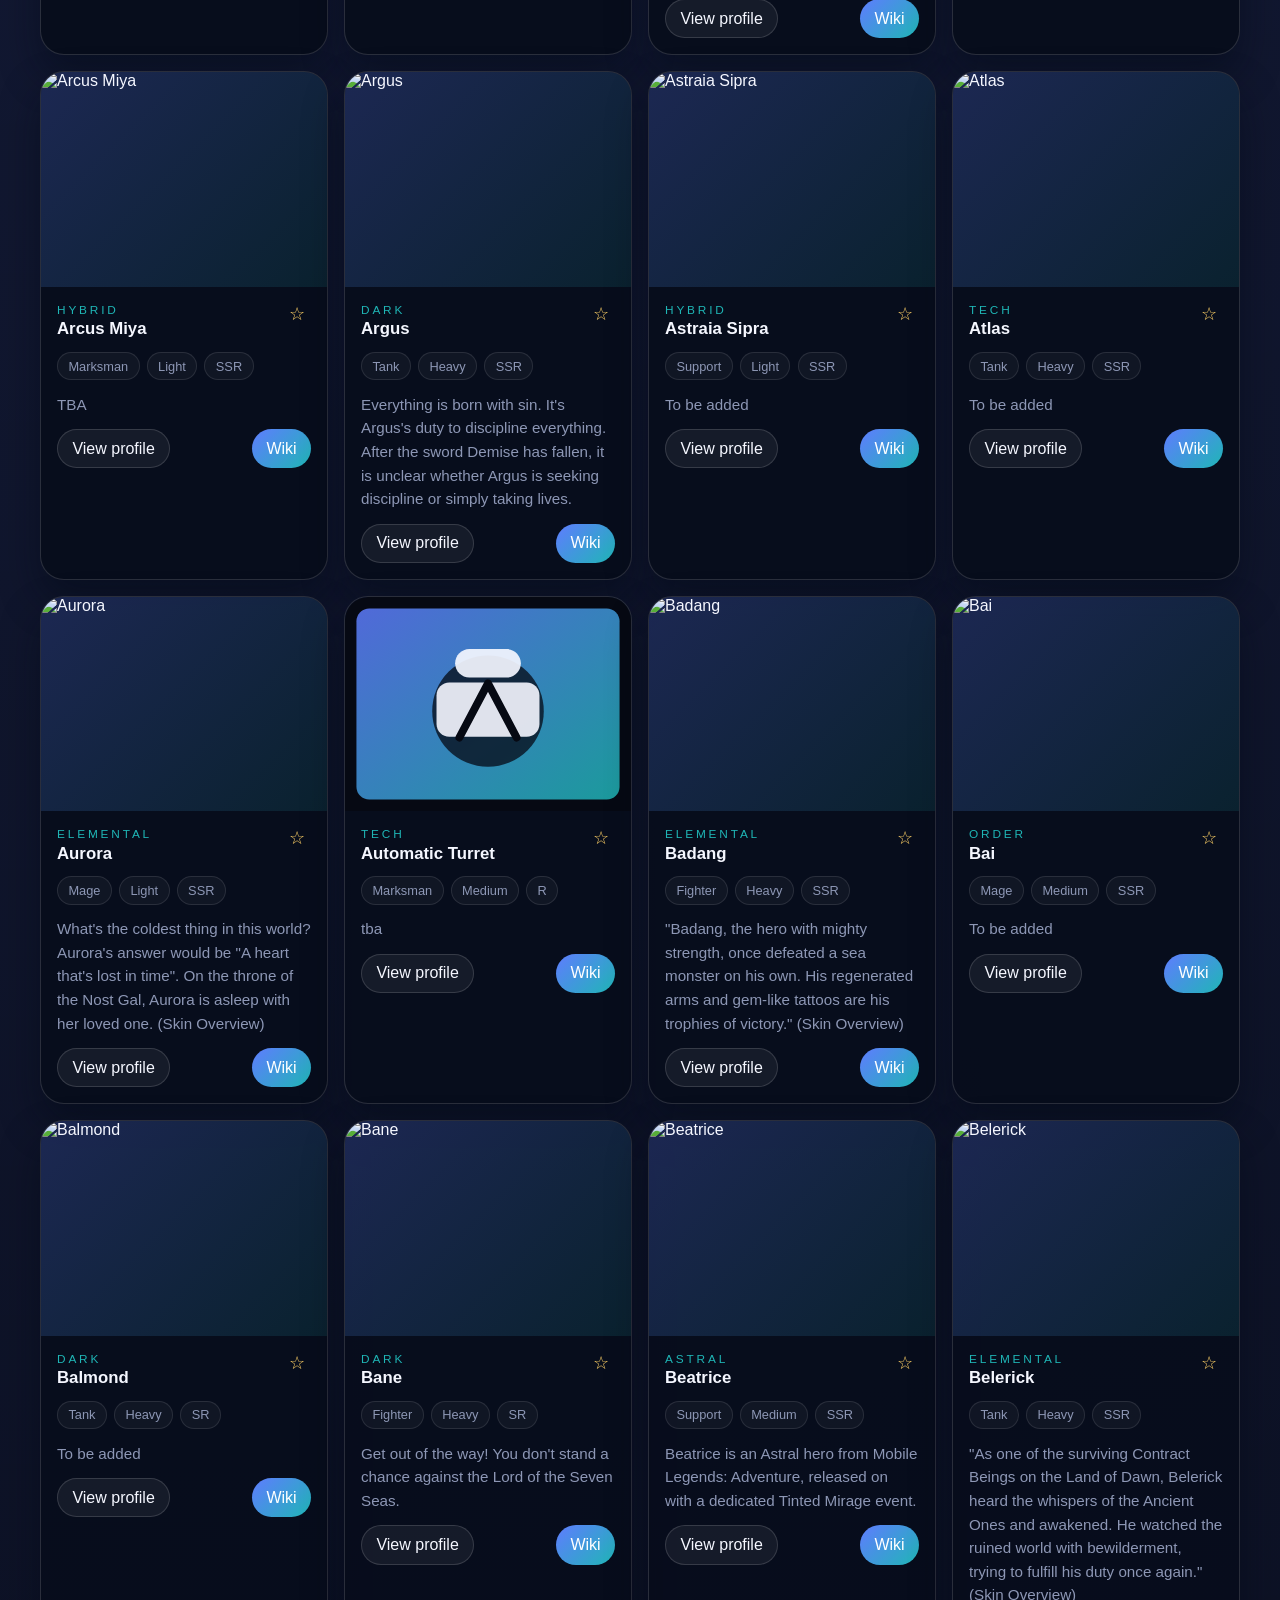
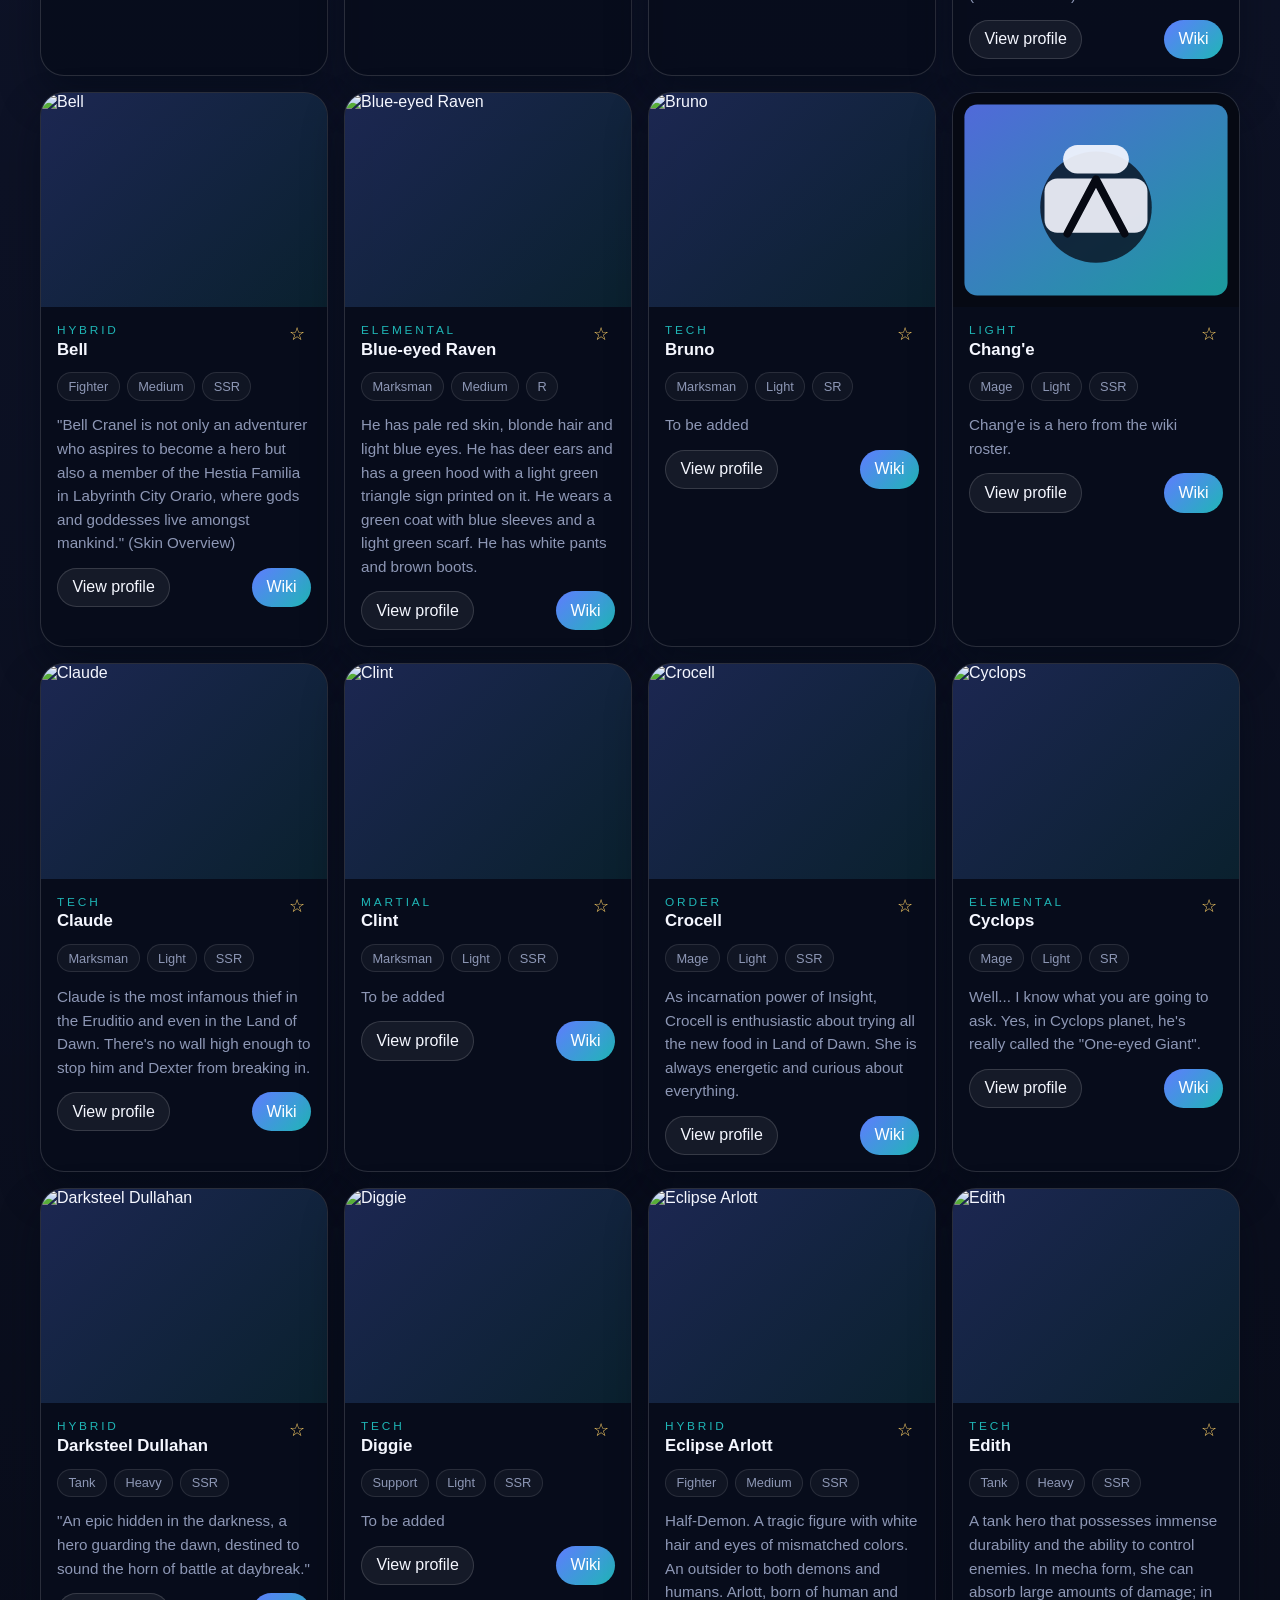
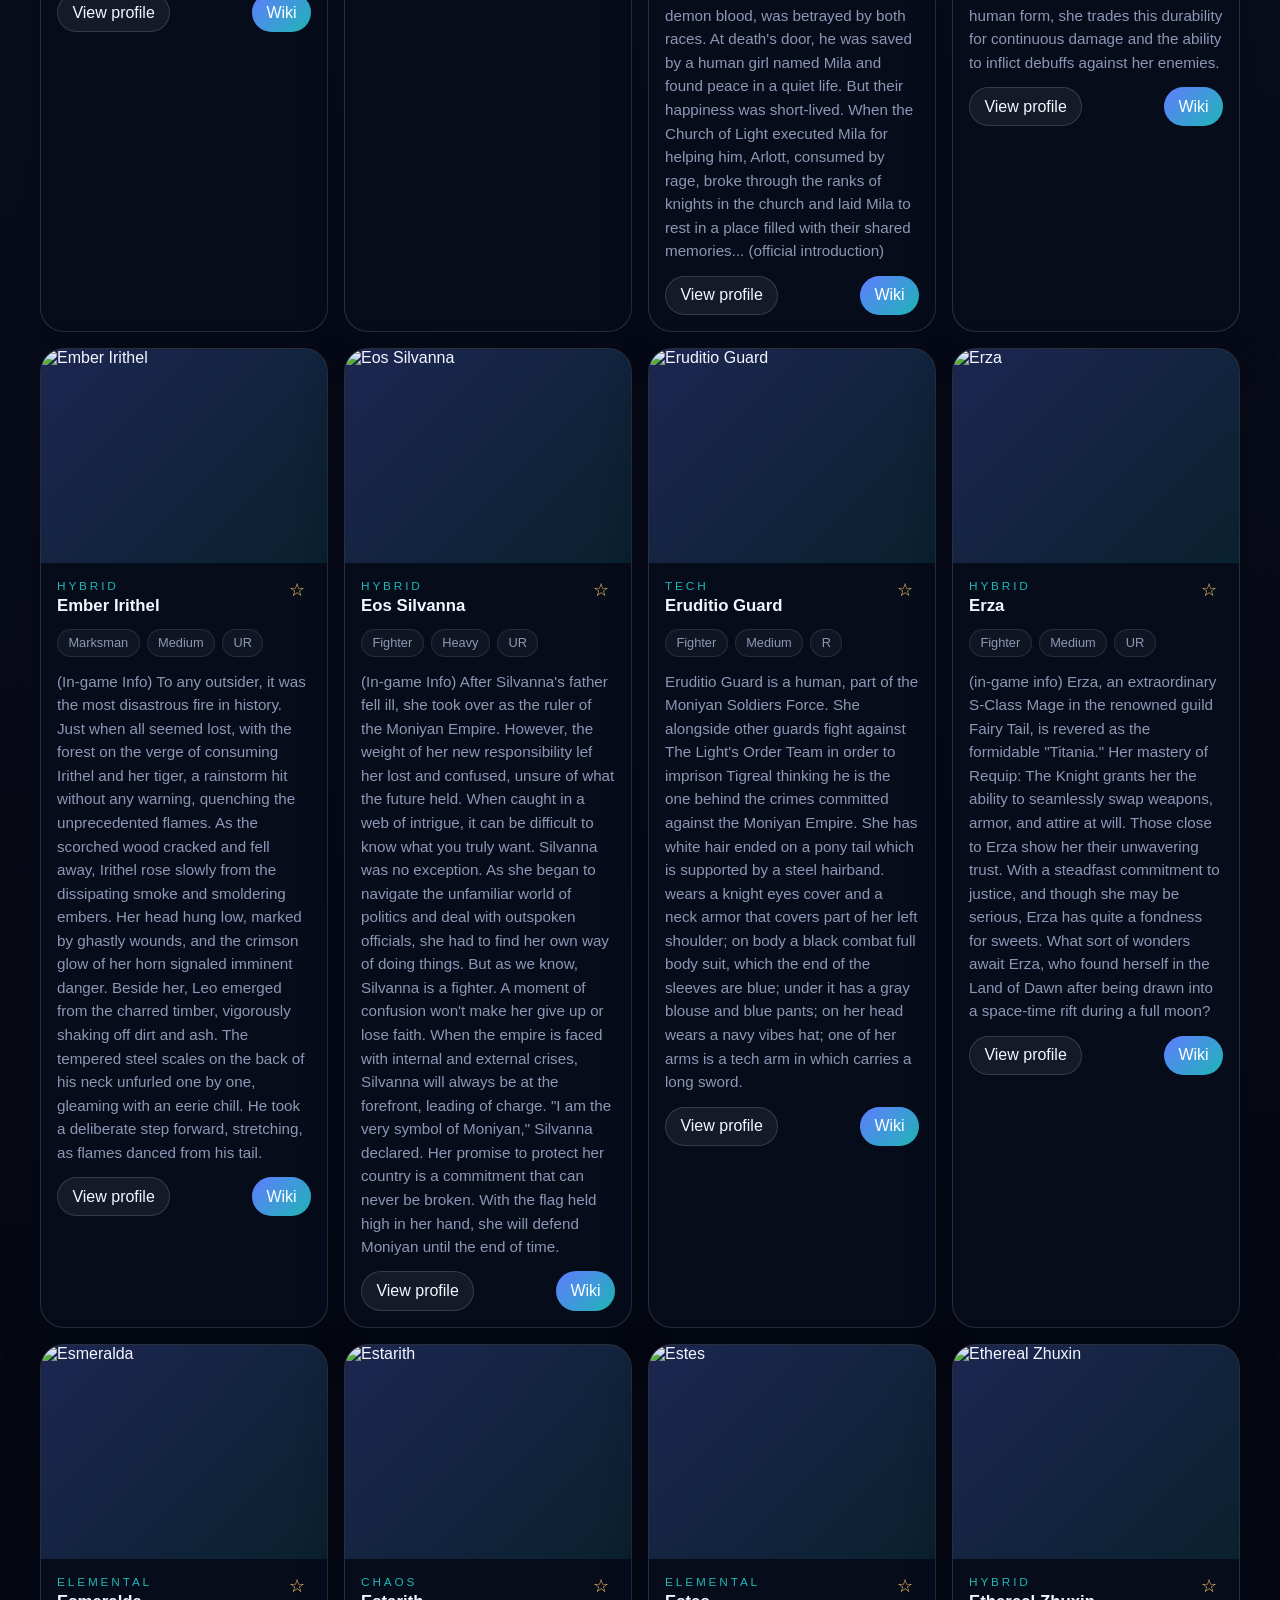
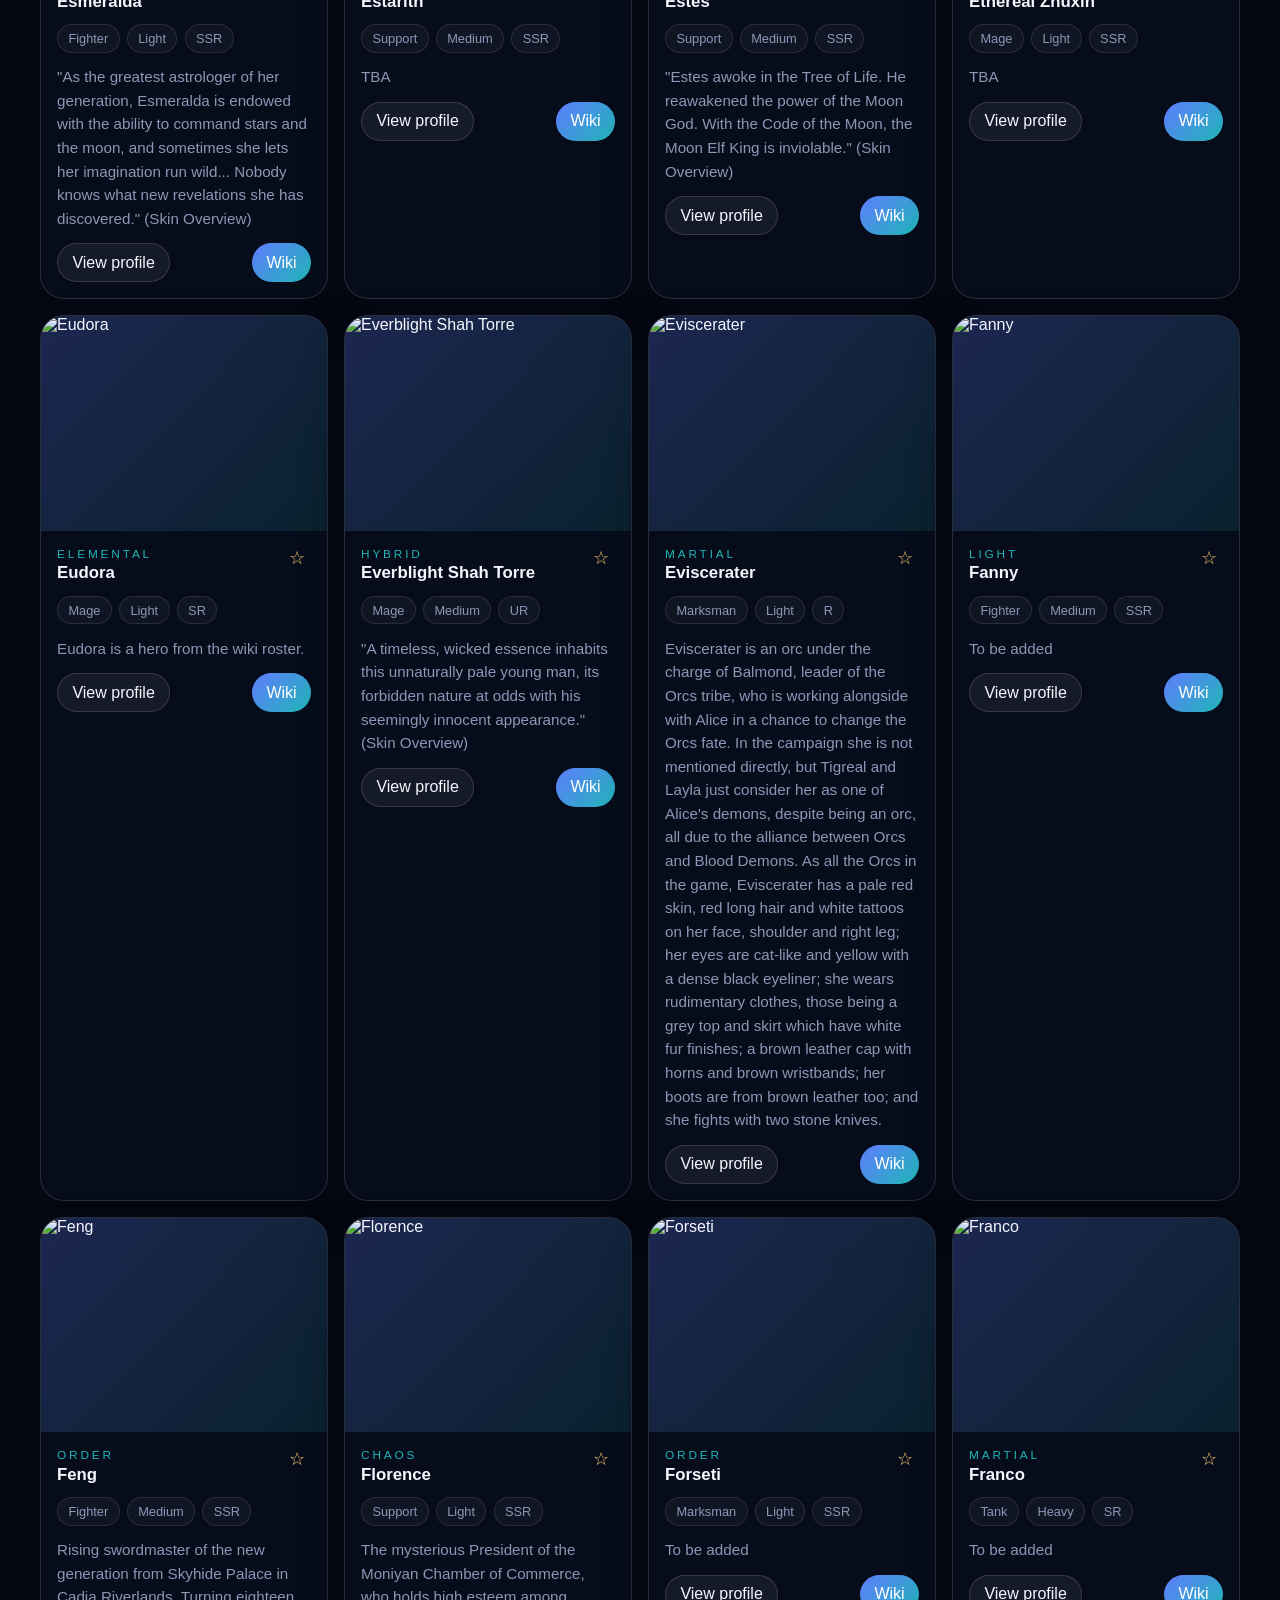
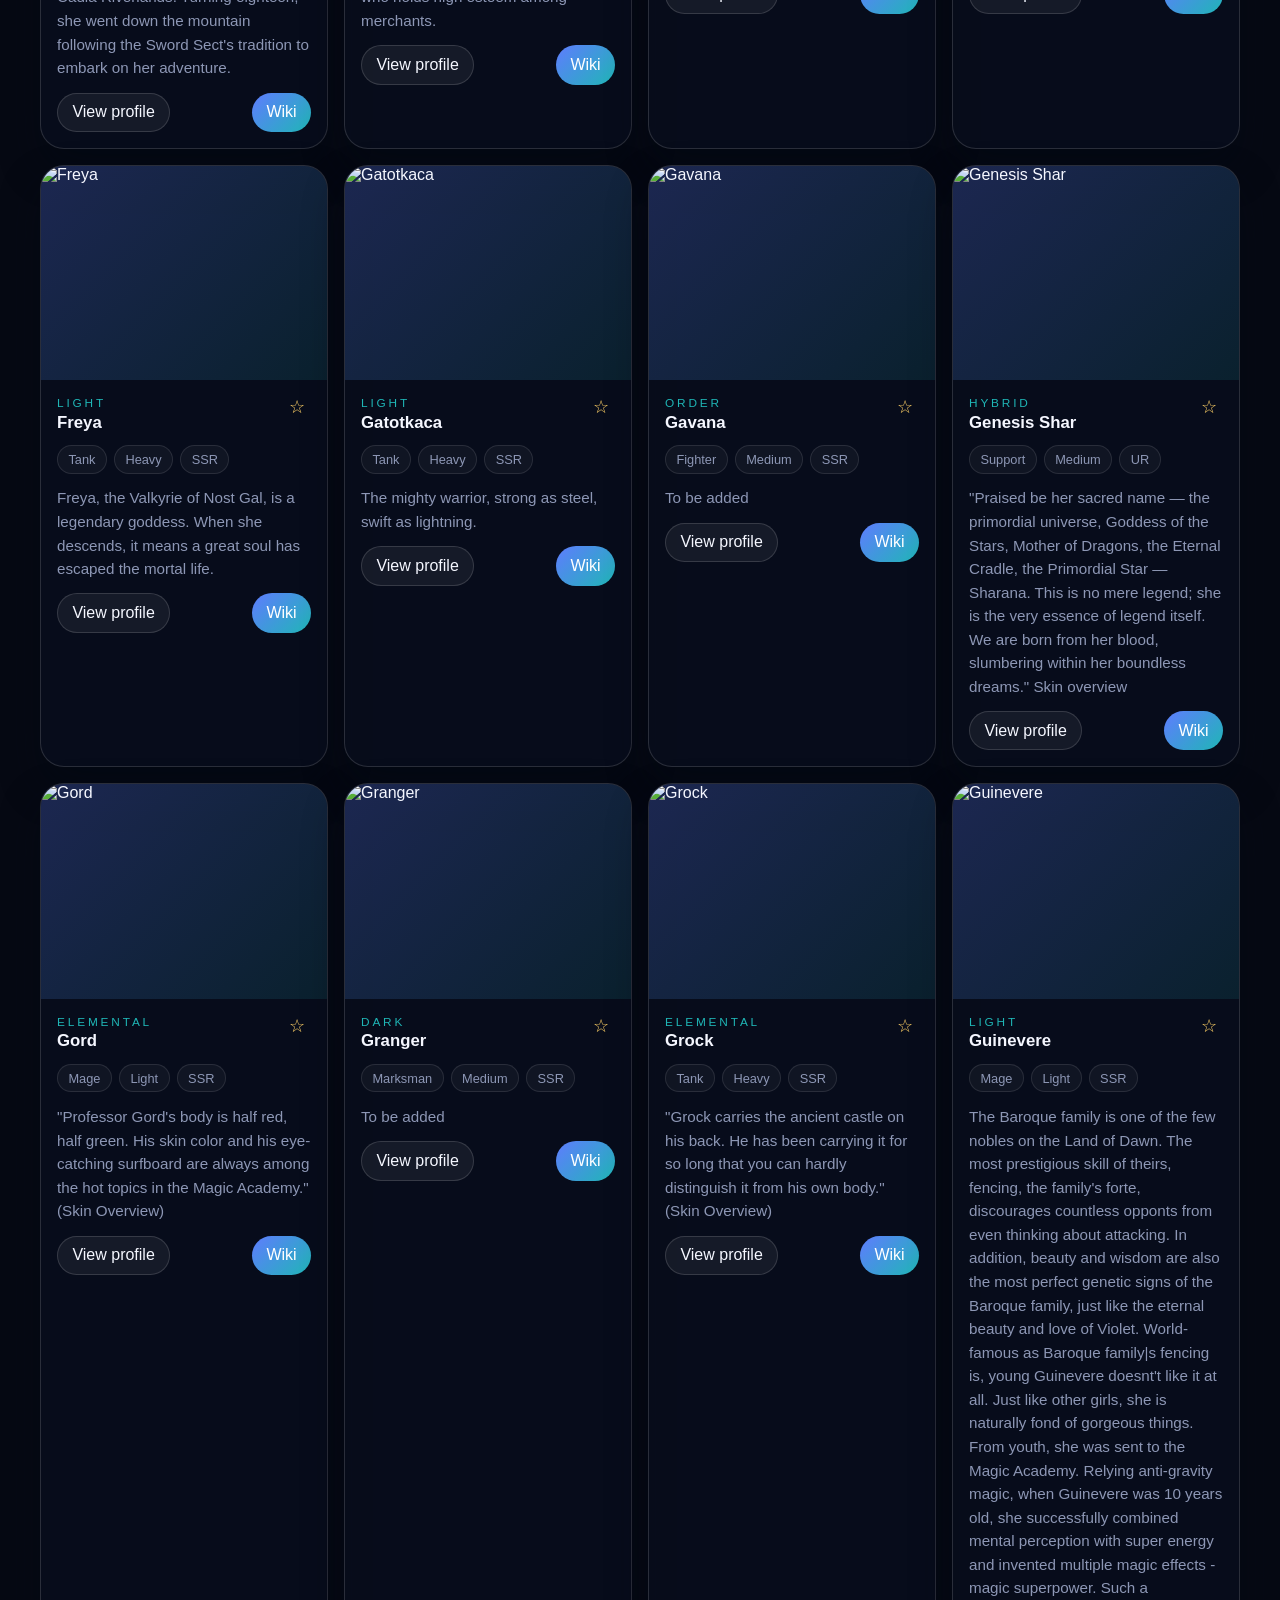
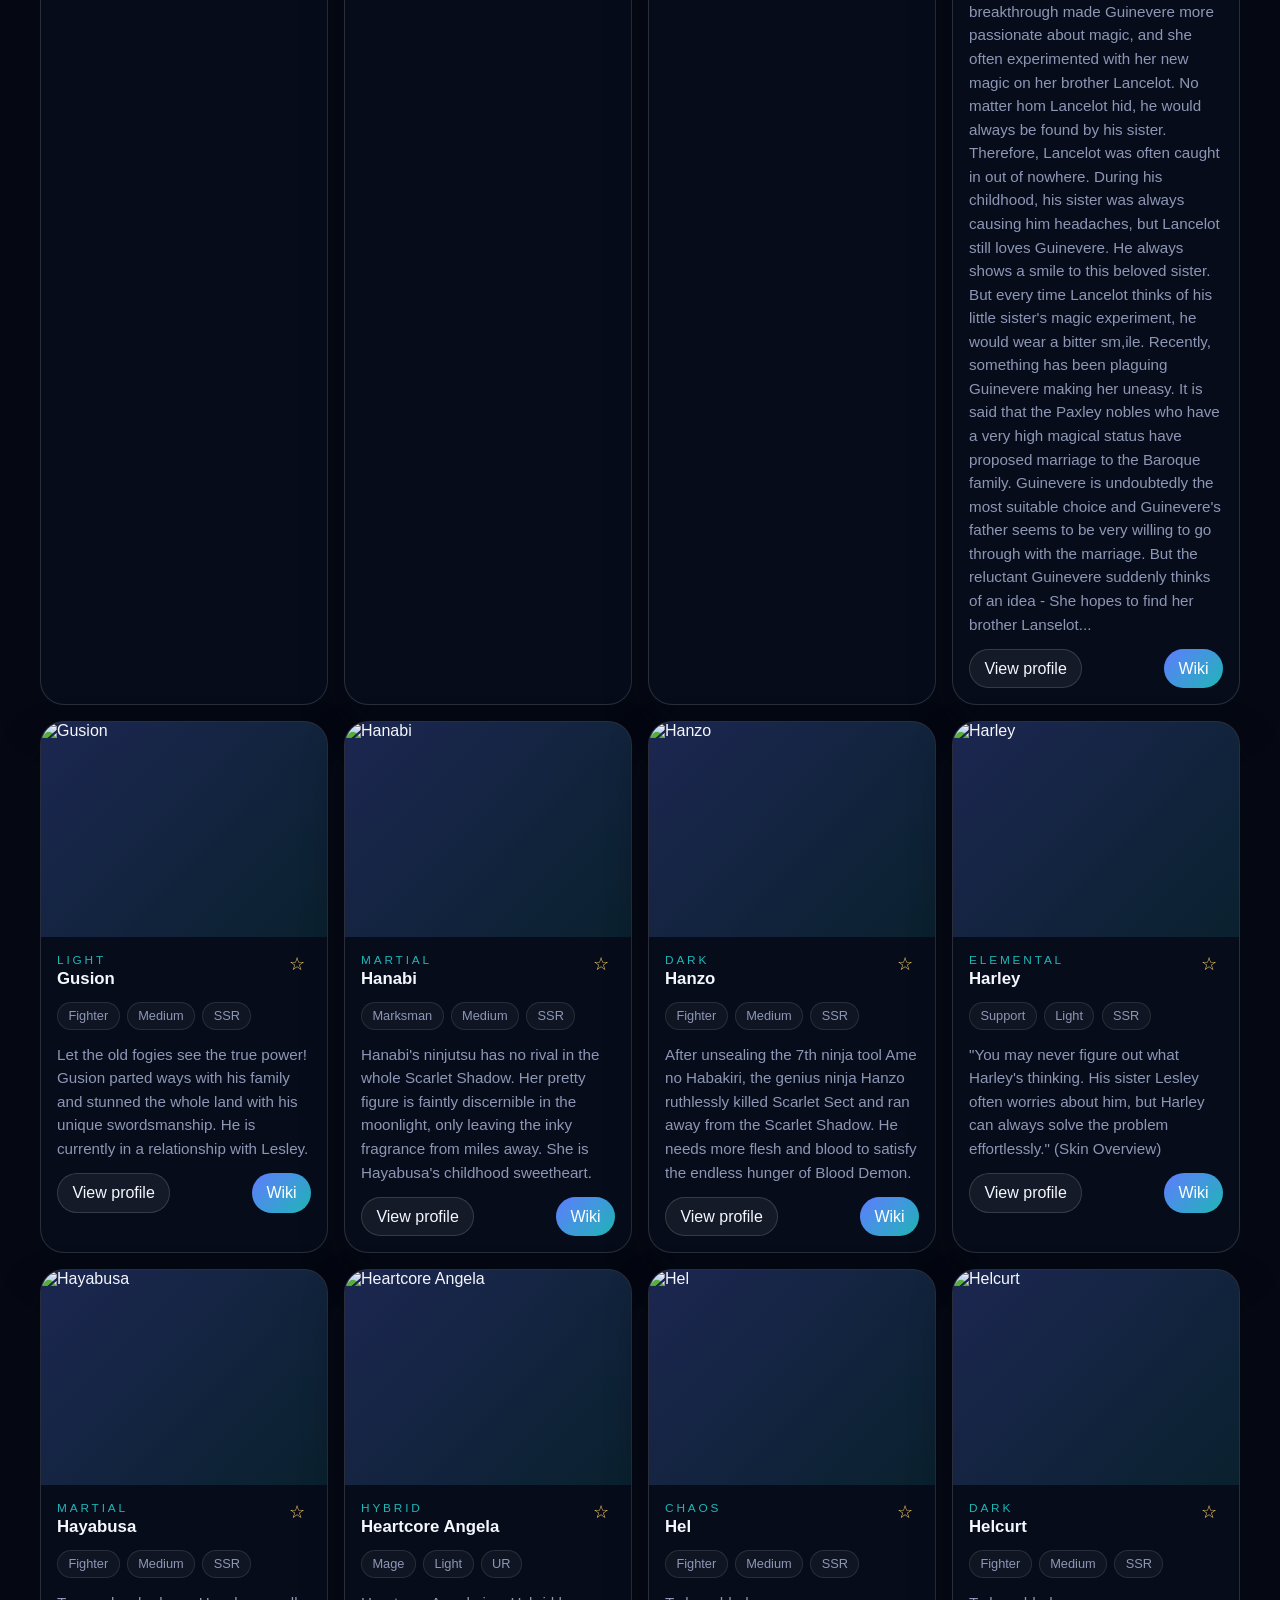
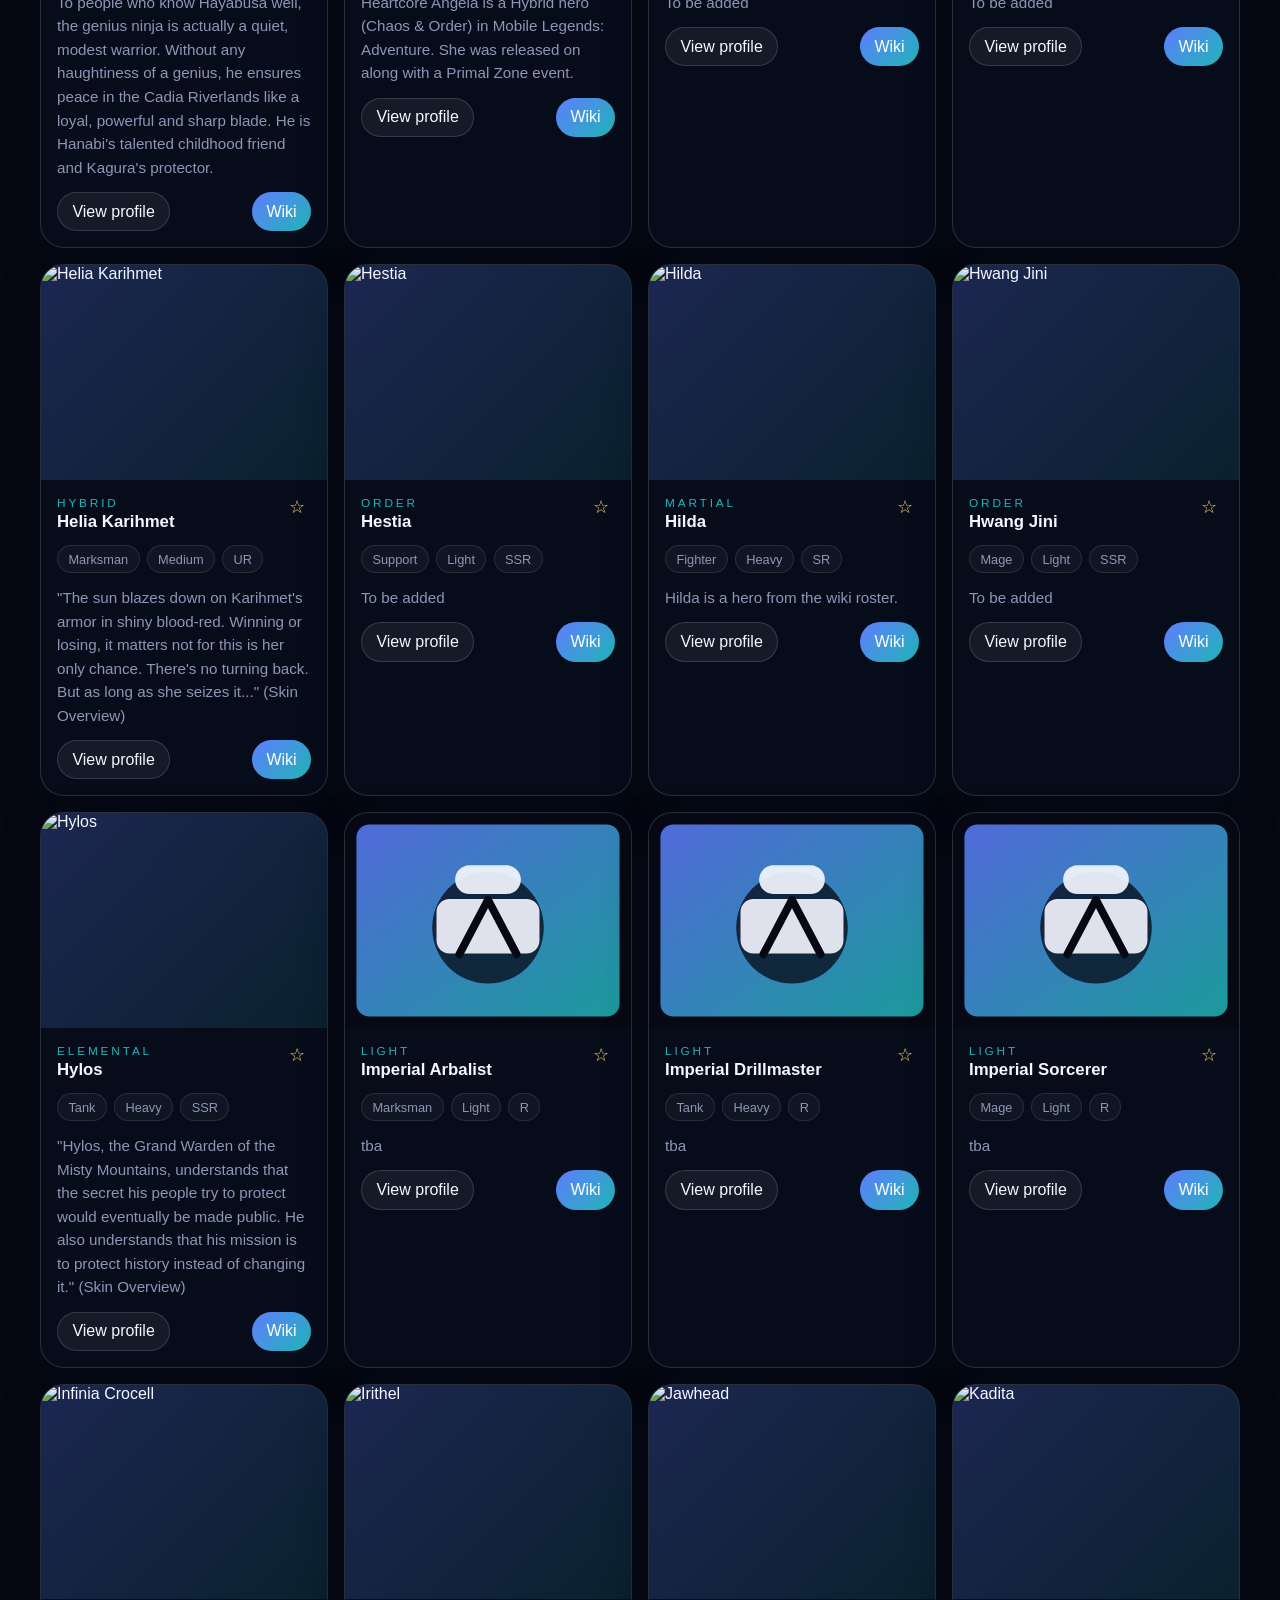
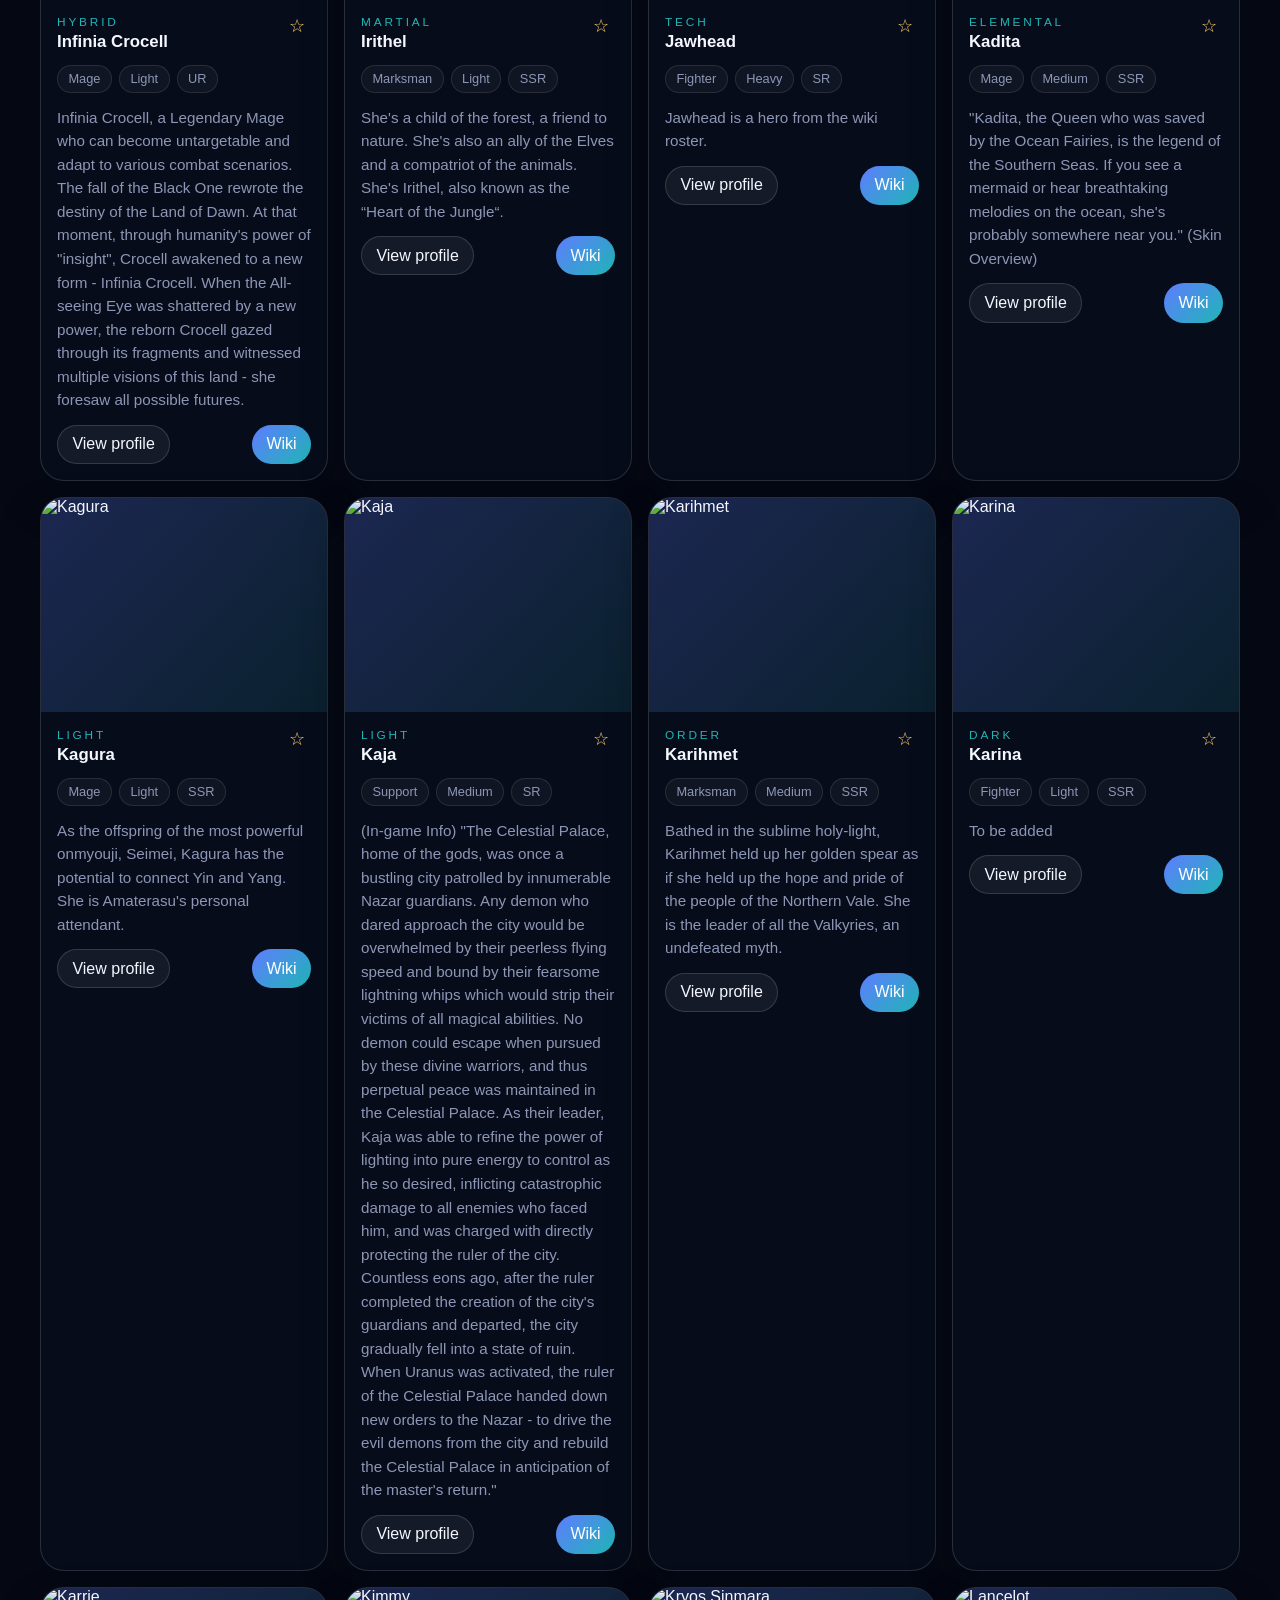
==== commit eb3a226d: "Add community Guides & FAQ section (glossary, tips, unlocks, artifacts, constellations, fusion, diam" ====
--- a/index.html
+++ b/index.html
@@ -4,7 +4,7 @@
     <meta charset="UTF-8" />
     <meta name="viewport" content="width=device-width, initial-scale=1.0" />
     <title>MLA Hero Catalog</title>
-    <link rel="stylesheet" href="./src/styles/main.css?v=20260720-2" />
+    <link rel="stylesheet" href="./src/styles/main.css?v=20260721-1" />
   </head>
   <body data-page="catalog">
     <header class="topbar">
@@ -23,6 +23,7 @@
             <option value="ru">Русский</option>
           </select>
         </label>
+        <a class="nav-link" href="./guides.html" data-i18n="guidesNavLabel">Guides &amp; FAQ</a>
         <a class="nav-link" href="./hero.html?hero=achlys-alice" data-i18n="featuredHero">Featured Hero</a>
         <span class="pill pill--ghost" id="favorite-count" data-i18n="favorites">Favorites 0</span>
       </div>
@@ -78,7 +79,7 @@
       <section id="catalog-root" class="catalog-grid" aria-live="polite"></section>
     </main>
 
-    <script src="./src/data/heroes.js?v=20260720-2"></script>
-    <script type="module" src="./src/app.js?v=20260720-2"></script>
+    <script src="./src/data/heroes.js?v=20260721-1"></script>
+    <script type="module" src="./src/app.js?v=20260721-1"></script>
   </body>
 </html>
--- a/src/styles/main.css
+++ b/src/styles/main.css
@@ -132,6 +132,29 @@
 .tier-card--b { border-color: rgba(31, 182, 182, 0.35); }
 .tier-card--c { border-color: rgba(255, 107, 123, 0.35); }
 .detail-nav { display: flex; justify-content: space-between; gap: 0.75rem; flex-wrap: wrap; }
+
+.guides-layout { display: grid; grid-template-columns: 260px 1fr; gap: 1.25rem; align-items: start; }
+.guide-toc { position: sticky; top: 5.5rem; display: flex; flex-direction: column; gap: 0.4rem; padding: 1rem; border-radius: 18px; border: 1px solid var(--border); background: rgba(255,255,255,0.04); }
+.guide-toc__link { display: flex; align-items: center; gap: 0.5rem; padding: 0.5rem 0.6rem; border-radius: 12px; color: var(--muted); font-size: 0.92rem; }
+.guide-toc__link:hover { background: var(--bg-soft); color: var(--text); }
+.guide-toc__icon { font-size: 1rem; }
+.guide-articles { display: flex; flex-direction: column; gap: 1.25rem; }
+.guide-article { scroll-margin-top: 5.5rem; }
+.guide-article__header { display: flex; flex-direction: column; gap: 0.3rem; }
+.guide-article__header h2 { margin: 0.1rem 0 0; }
+.guide-article__summary { margin: 0; color: var(--muted); line-height: 1.55; }
+.guide-section p { margin: 0; color: var(--muted); line-height: 1.65; }
+.guide-section p + p { margin-top: 0.6rem; }
+.guide-list { margin: 0; padding-left: 1.1rem; display: grid; gap: 0.5rem; color: var(--muted); line-height: 1.55; }
+.guide-note { padding: 0.75rem 0.9rem; border-radius: 14px; border: 1px dashed var(--border); background: rgba(255, 209, 102, 0.06); color: var(--muted); font-size: 0.9rem; line-height: 1.55; }
+.guide-glossary { margin: 0; display: grid; gap: 0.75rem; }
+.guide-glossary__row dt { color: var(--accent-2); font-weight: 600; font-size: 0.92rem; }
+.guide-glossary__row dd { margin: 0.2rem 0 0; color: var(--muted); line-height: 1.55; }
+.guide-table-wrap { overflow-x: auto; }
+.guide-table { width: 100%; border-collapse: collapse; font-size: 0.9rem; }
+.guide-table th, .guide-table td { border: 1px solid var(--border); padding: 0.5rem 0.65rem; text-align: left; vertical-align: top; white-space: normal; }
+.guide-table th { background: rgba(255,255,255,0.06); color: var(--accent-2); }
+
 @media (max-width: 860px) {
   .tier-list-grid { grid-template-columns: 1fr 1fr; }
 }
@@ -141,6 +164,8 @@
 @media (max-width: 860px) {
   .hero-summary { flex-direction: column; align-items: flex-start; }
   .controls { grid-template-columns: 1fr 1fr; }
+  .guides-layout { grid-template-columns: 1fr; }
+  .guide-toc { position: static; flex-direction: row; flex-wrap: wrap; }
 }
 @media (max-width: 640px) {
   .topbar { flex-direction: column; align-items: flex-start; gap: 0.75rem; }
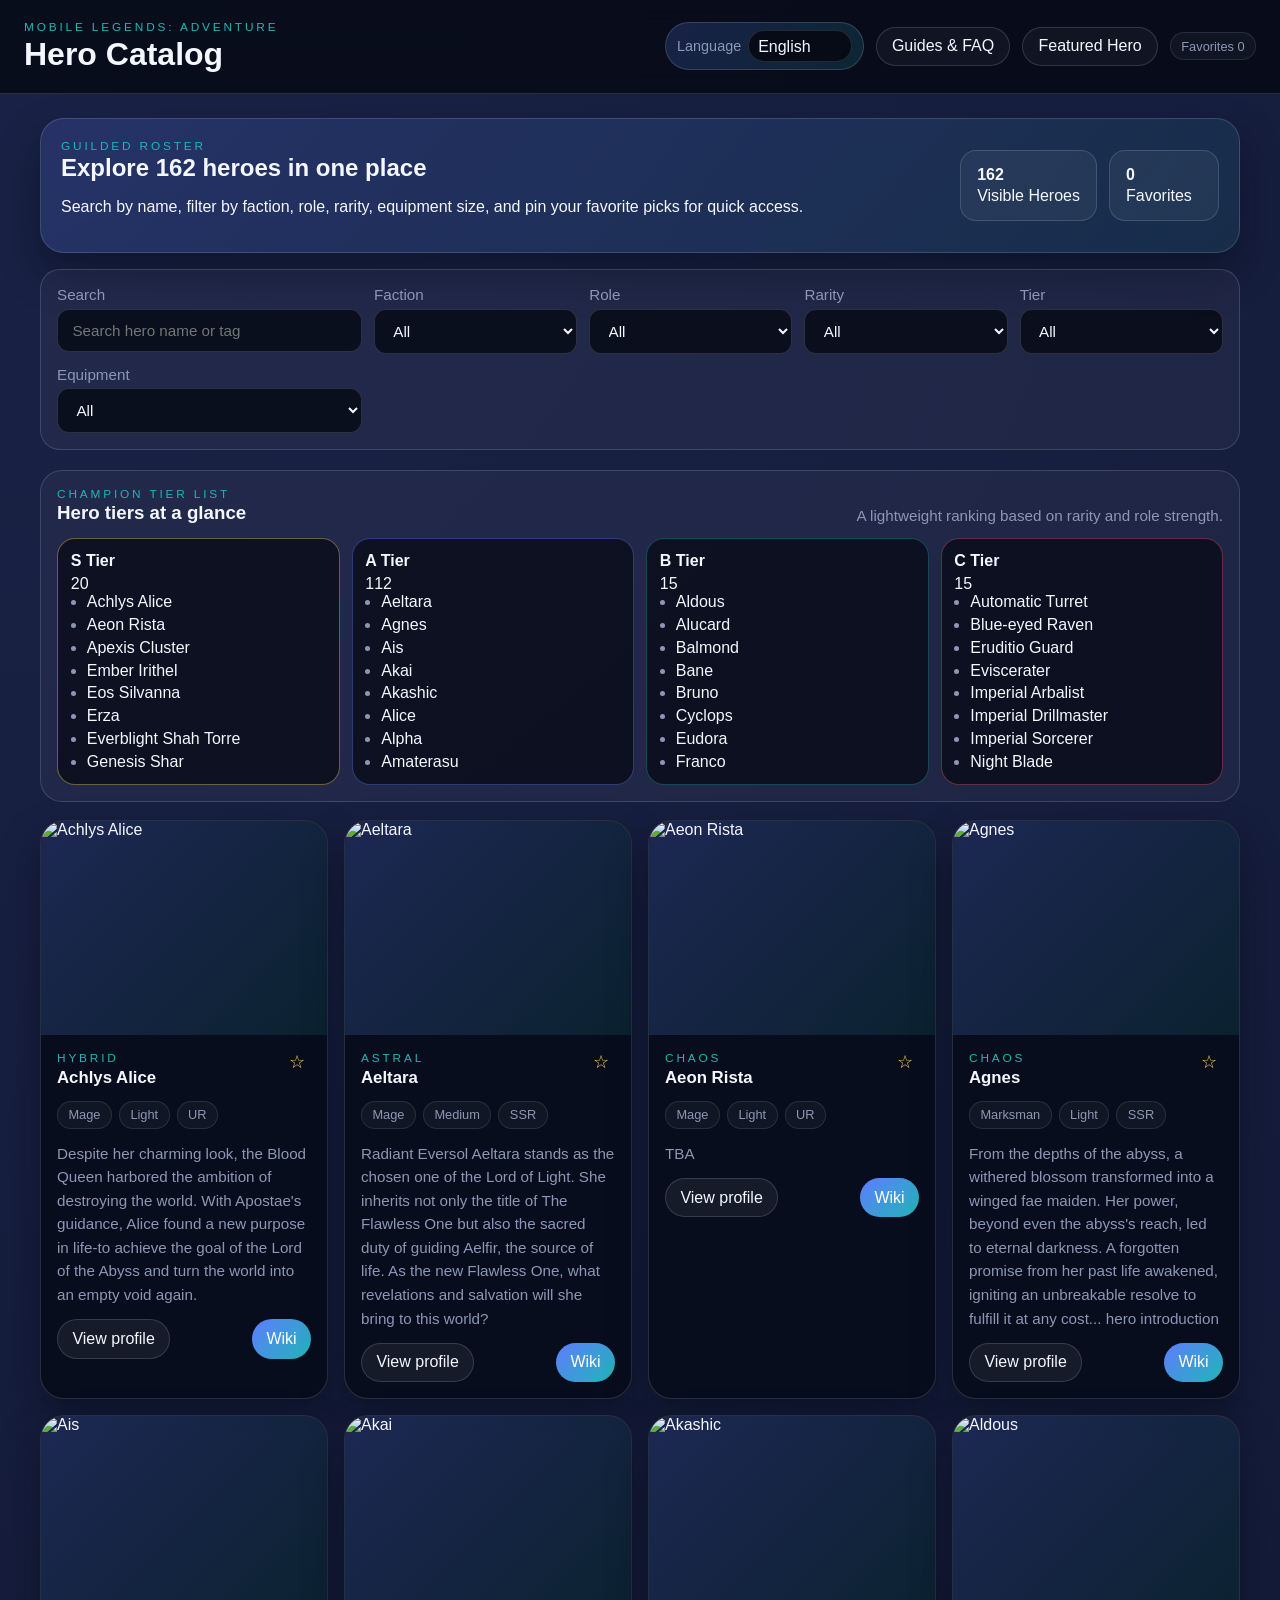
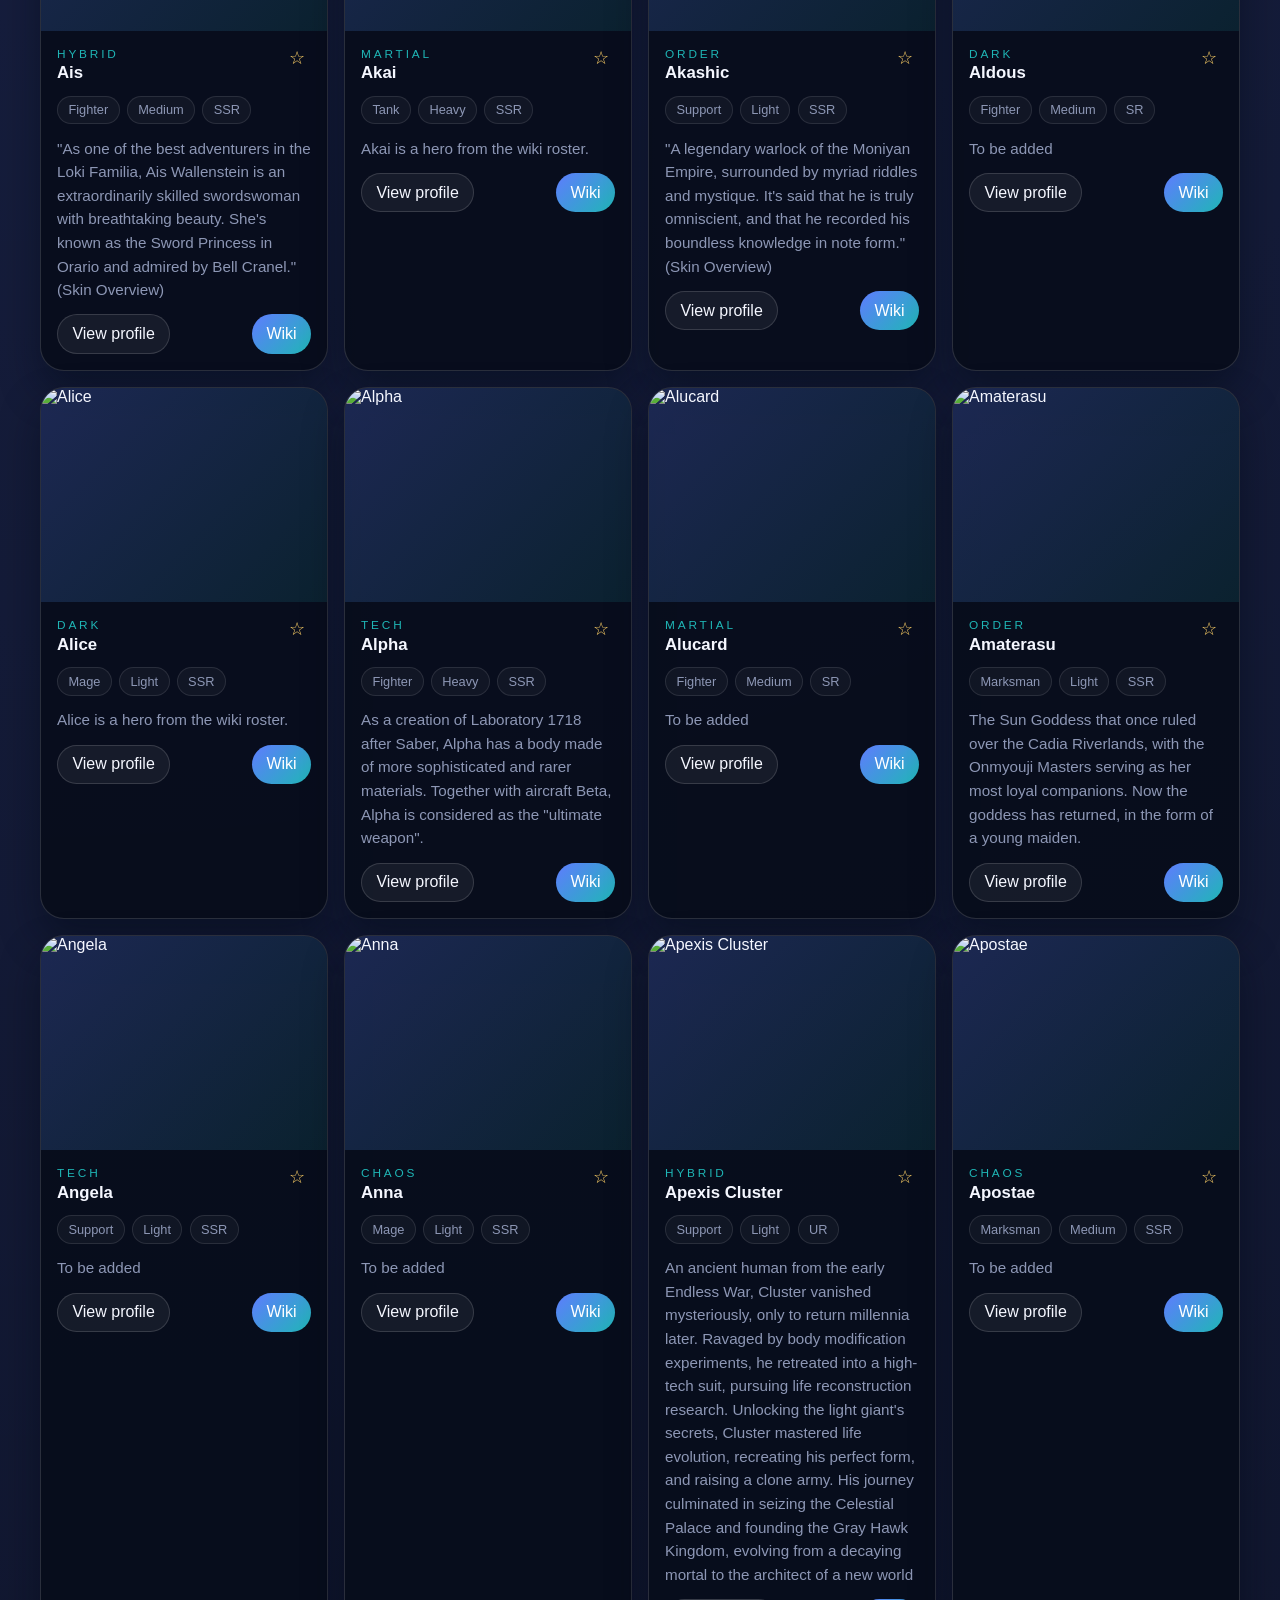
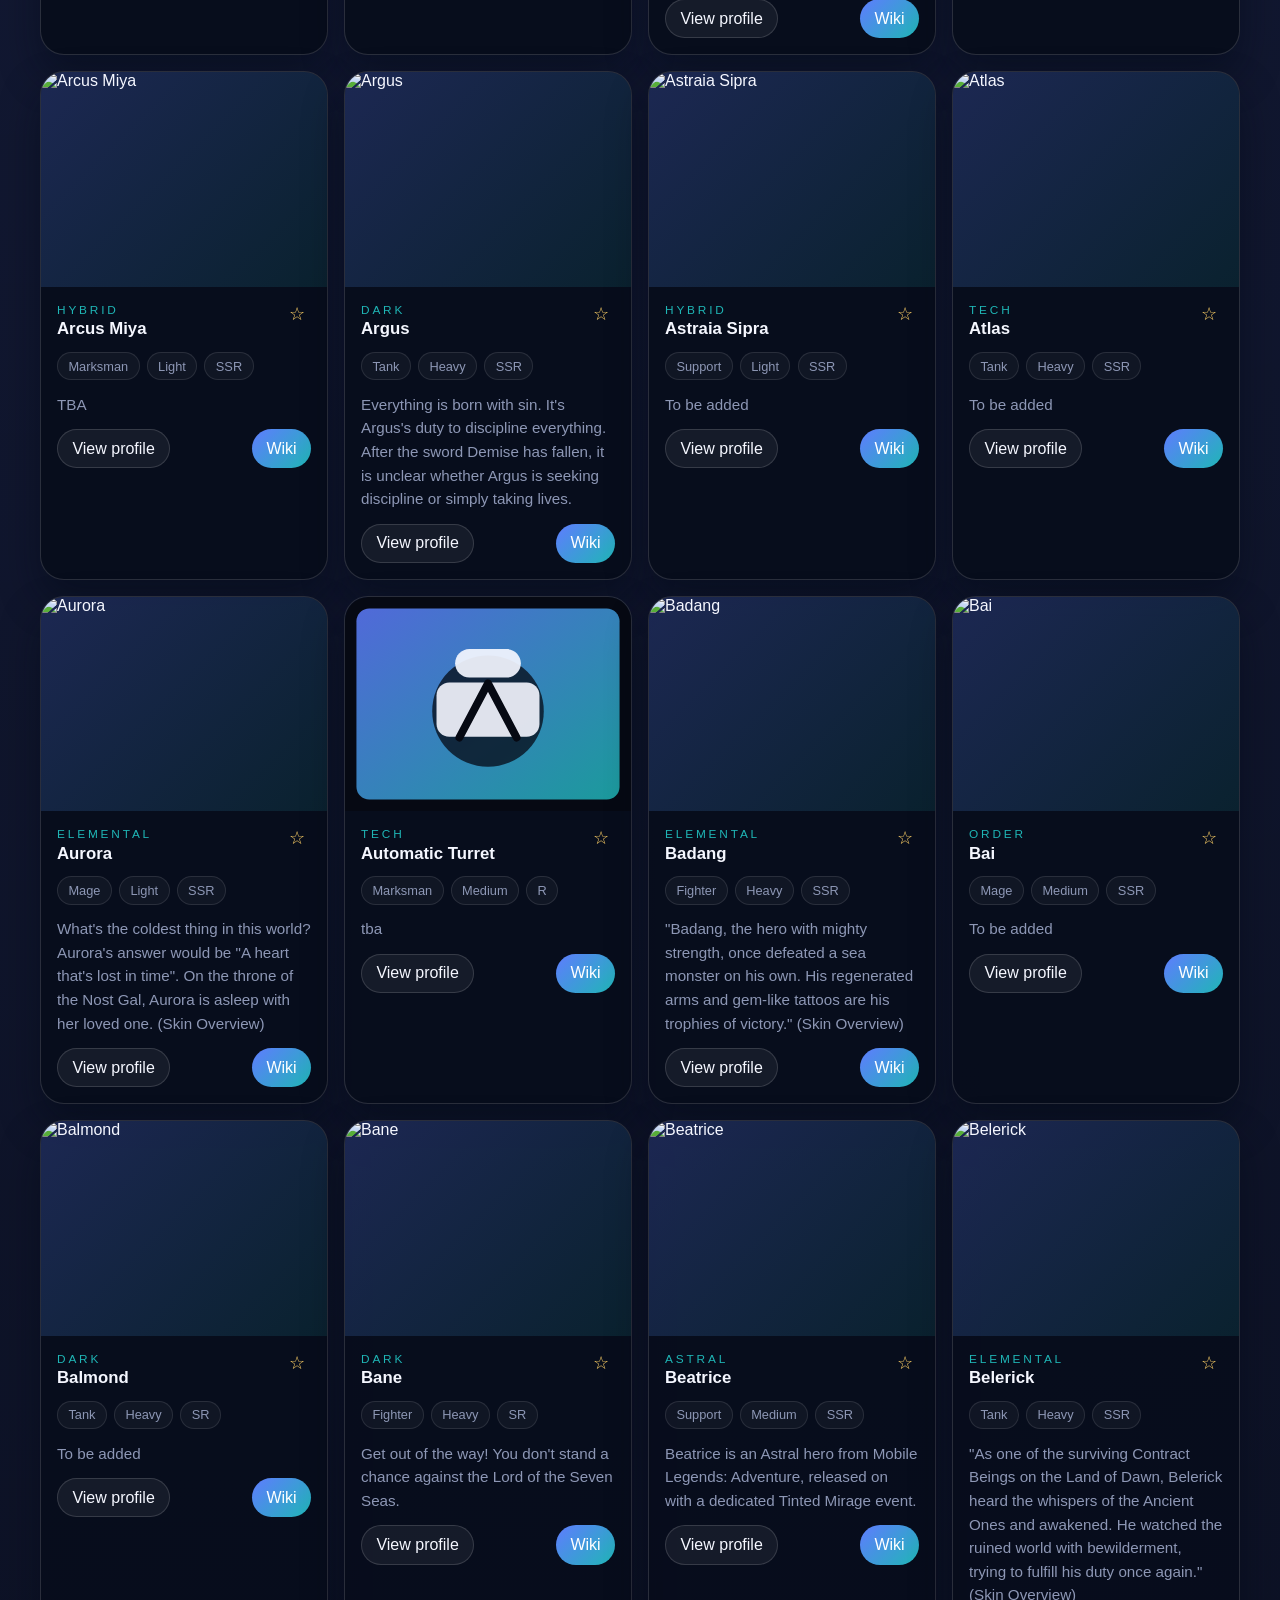
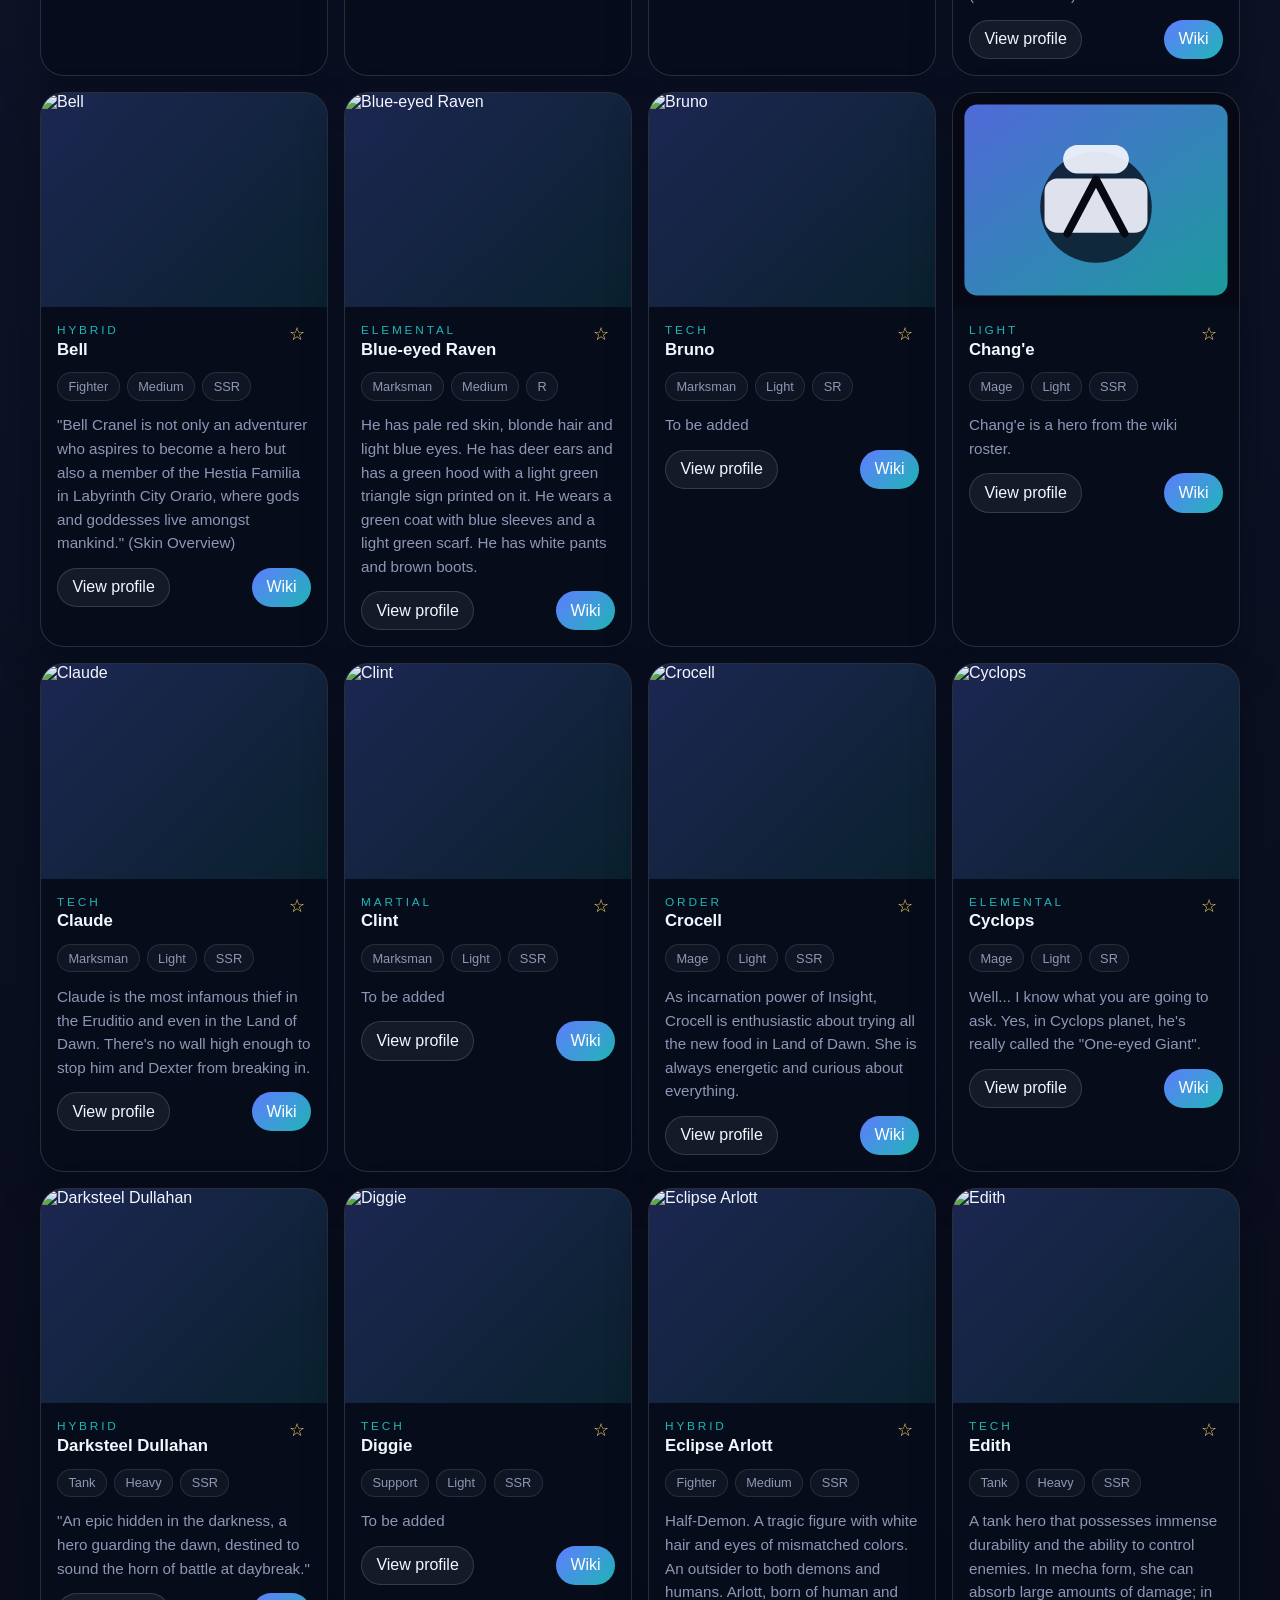
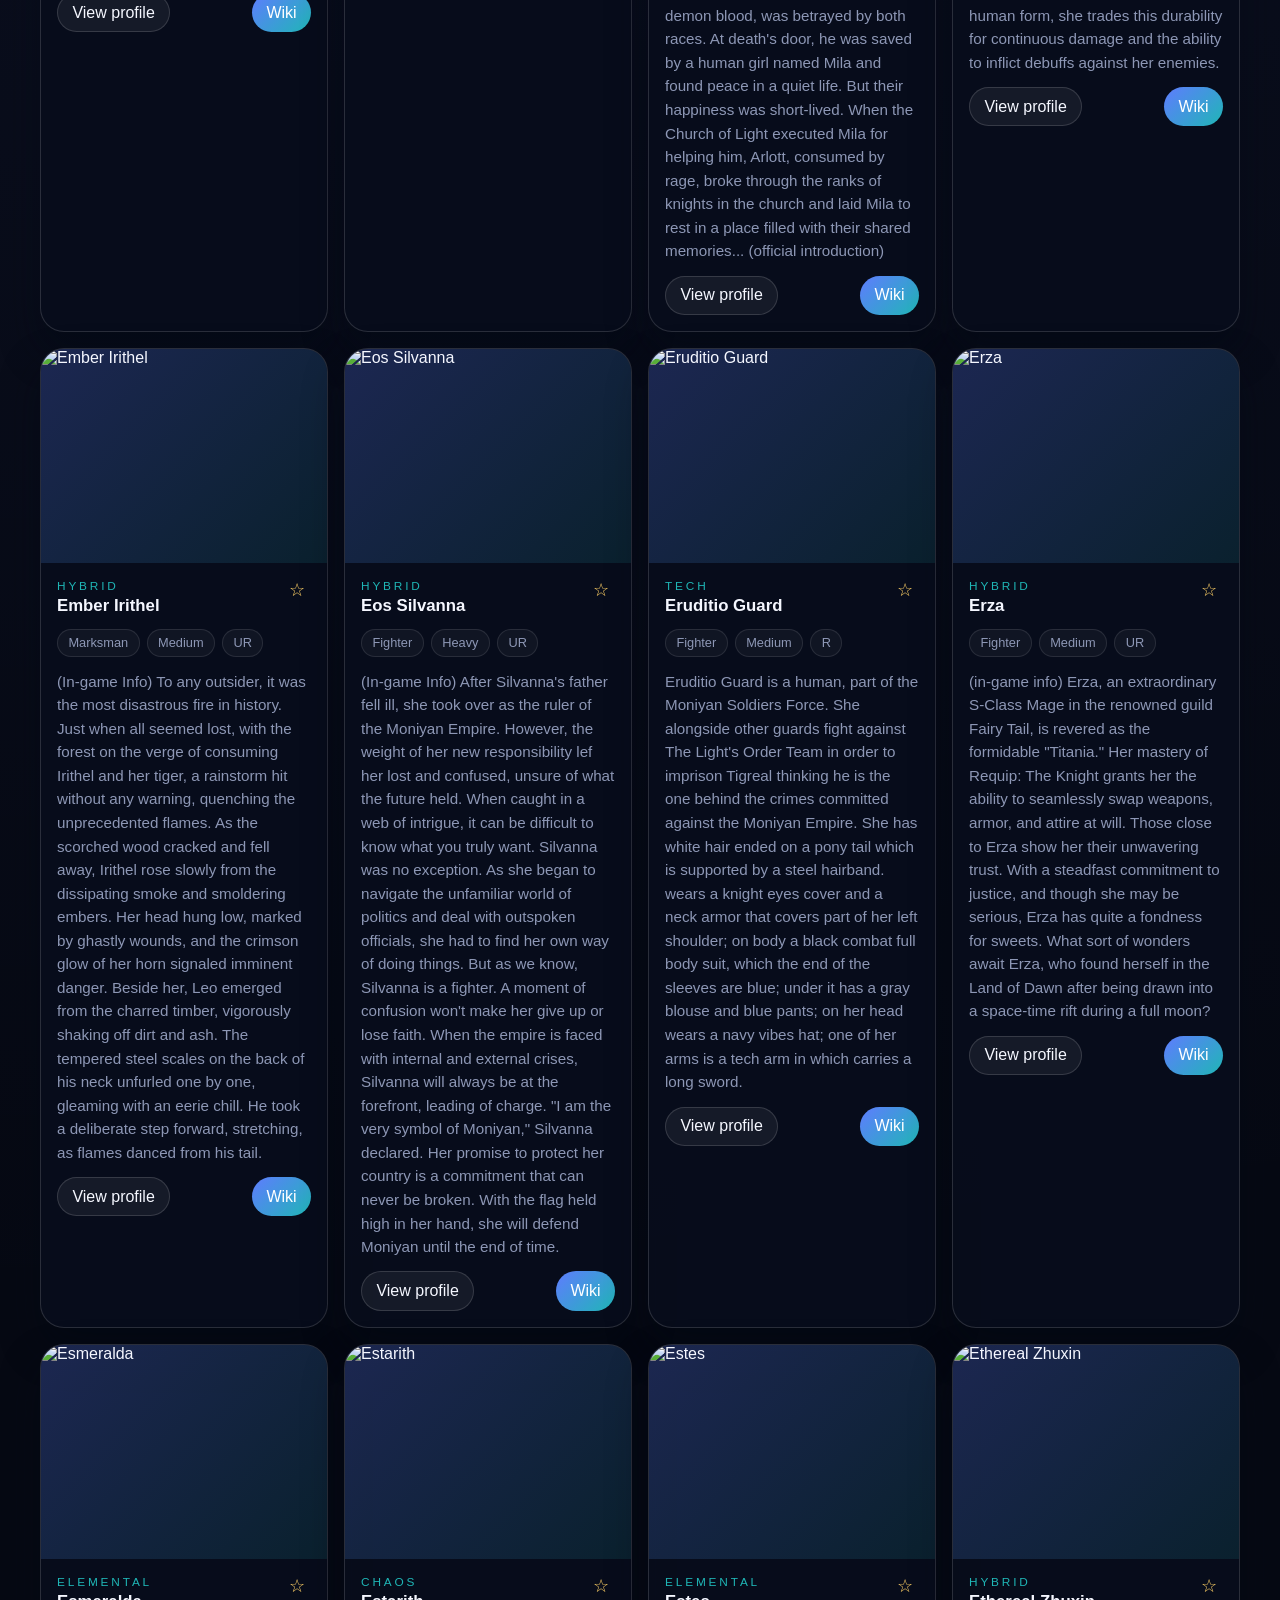
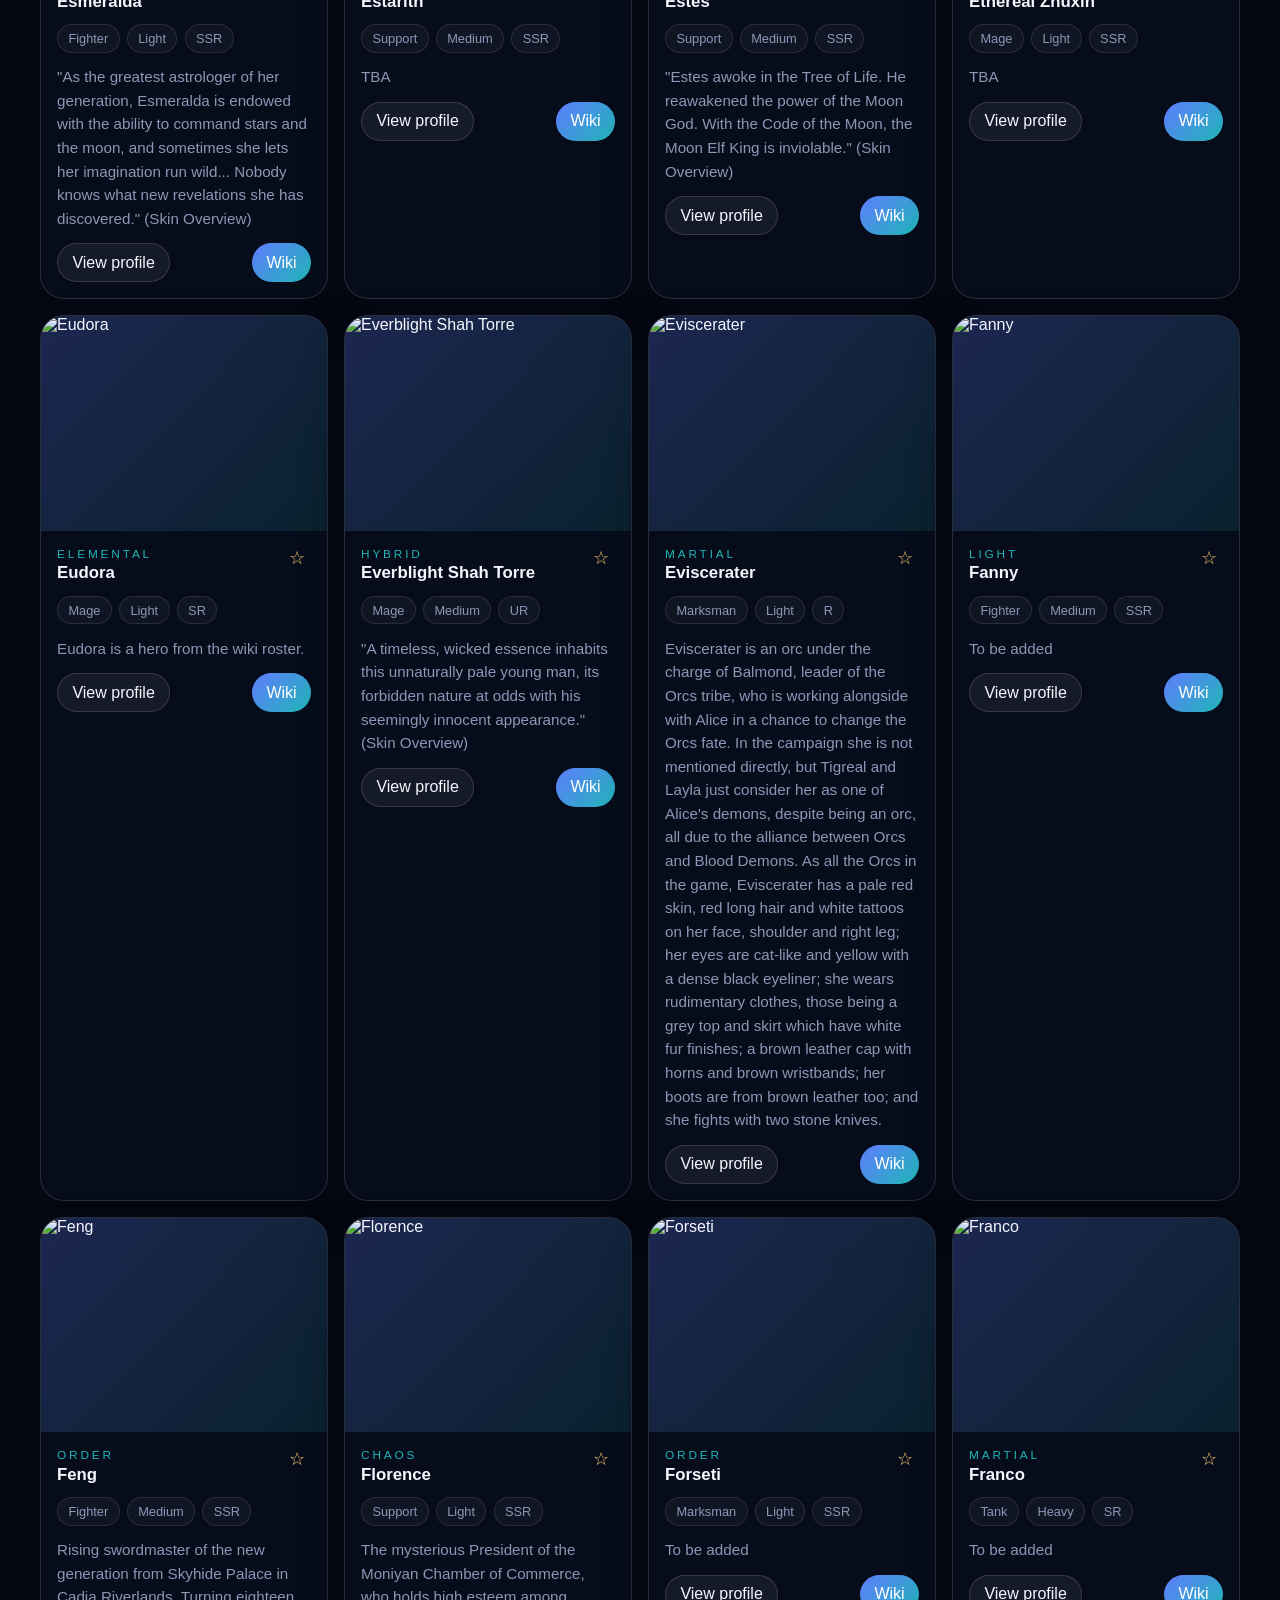
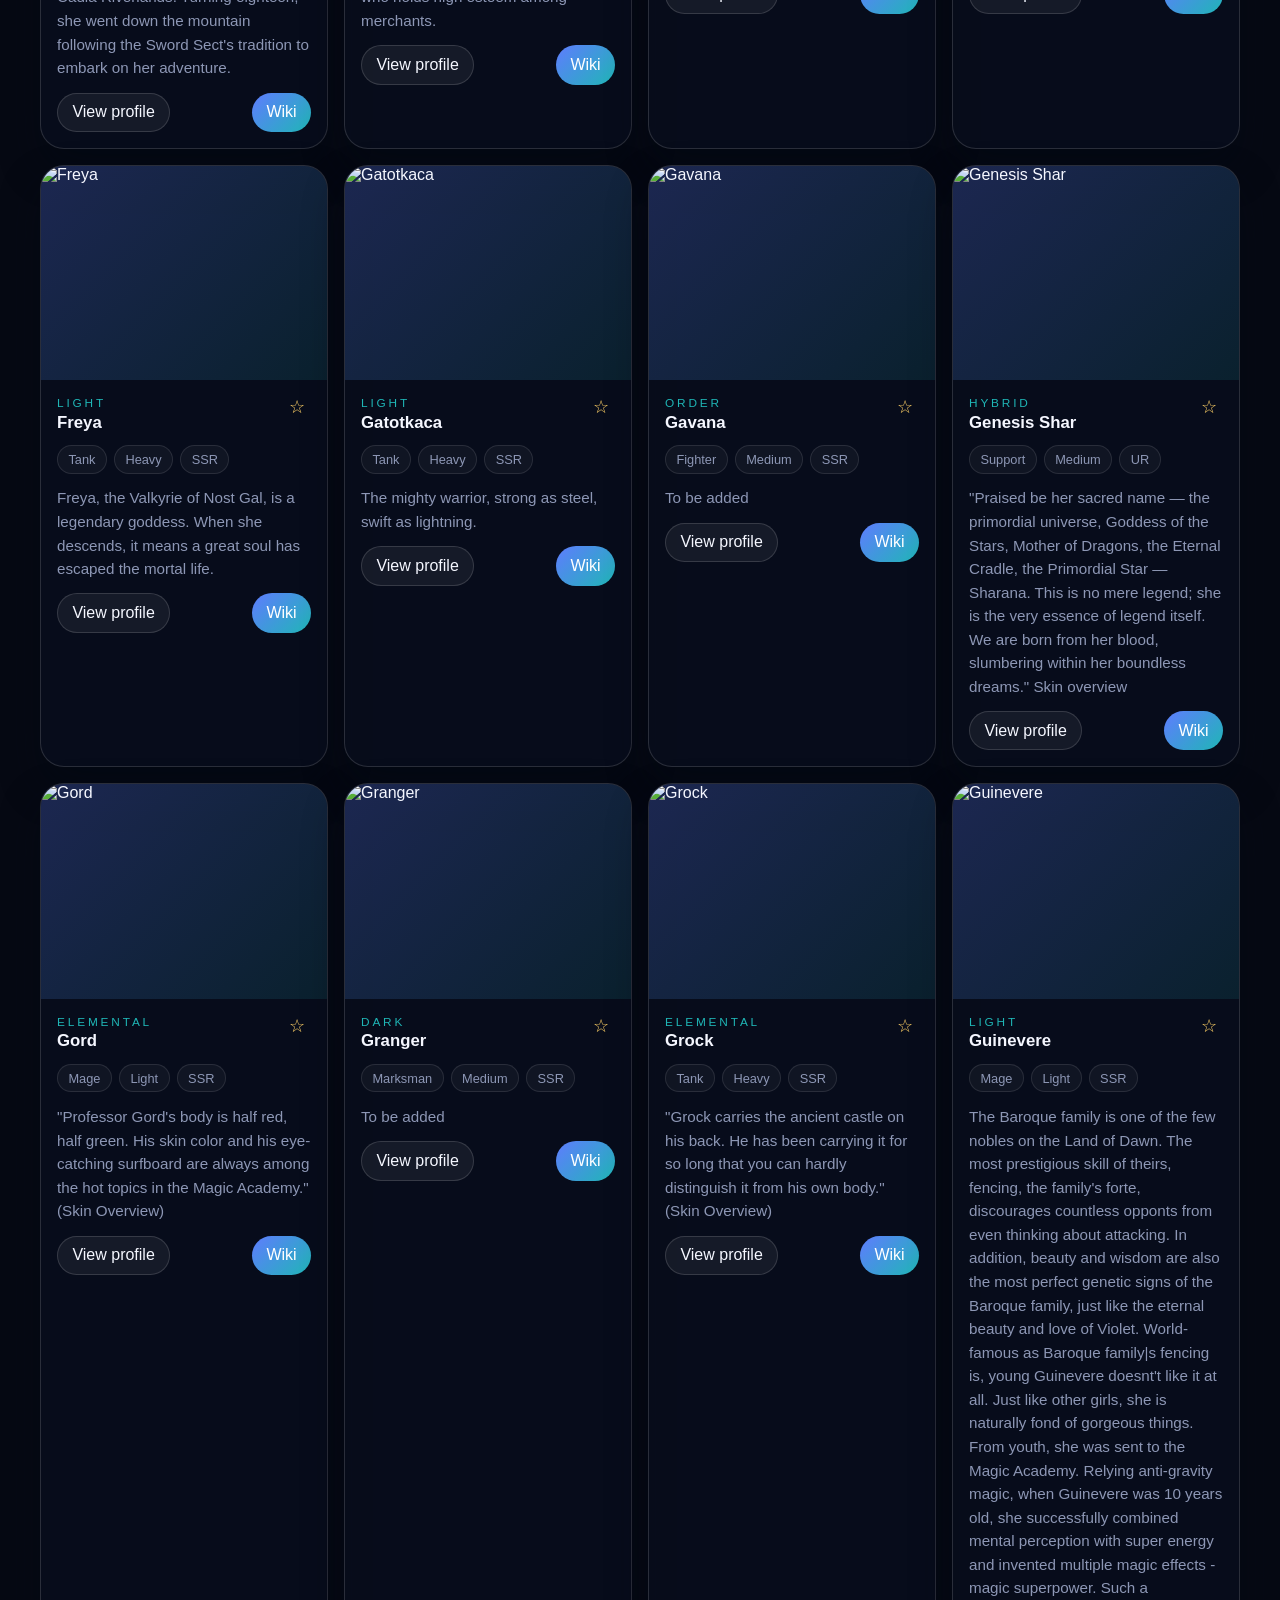
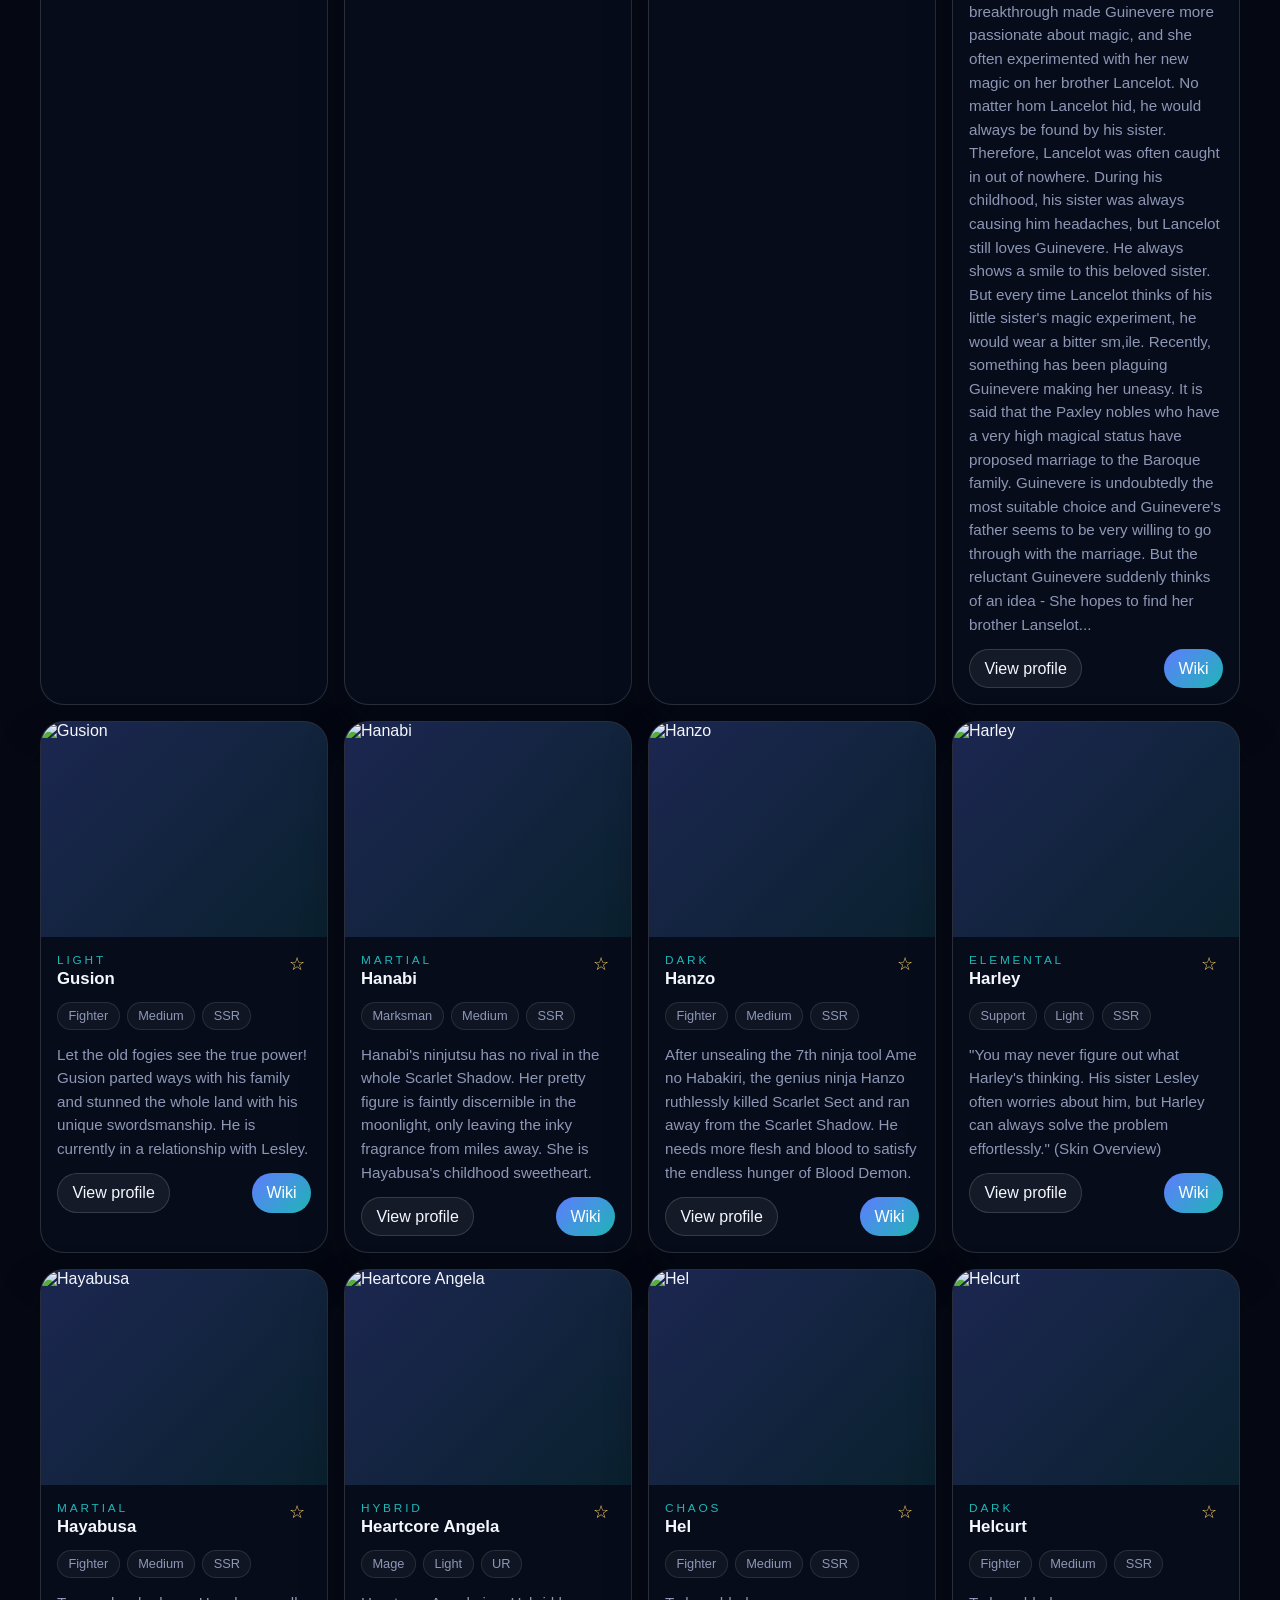
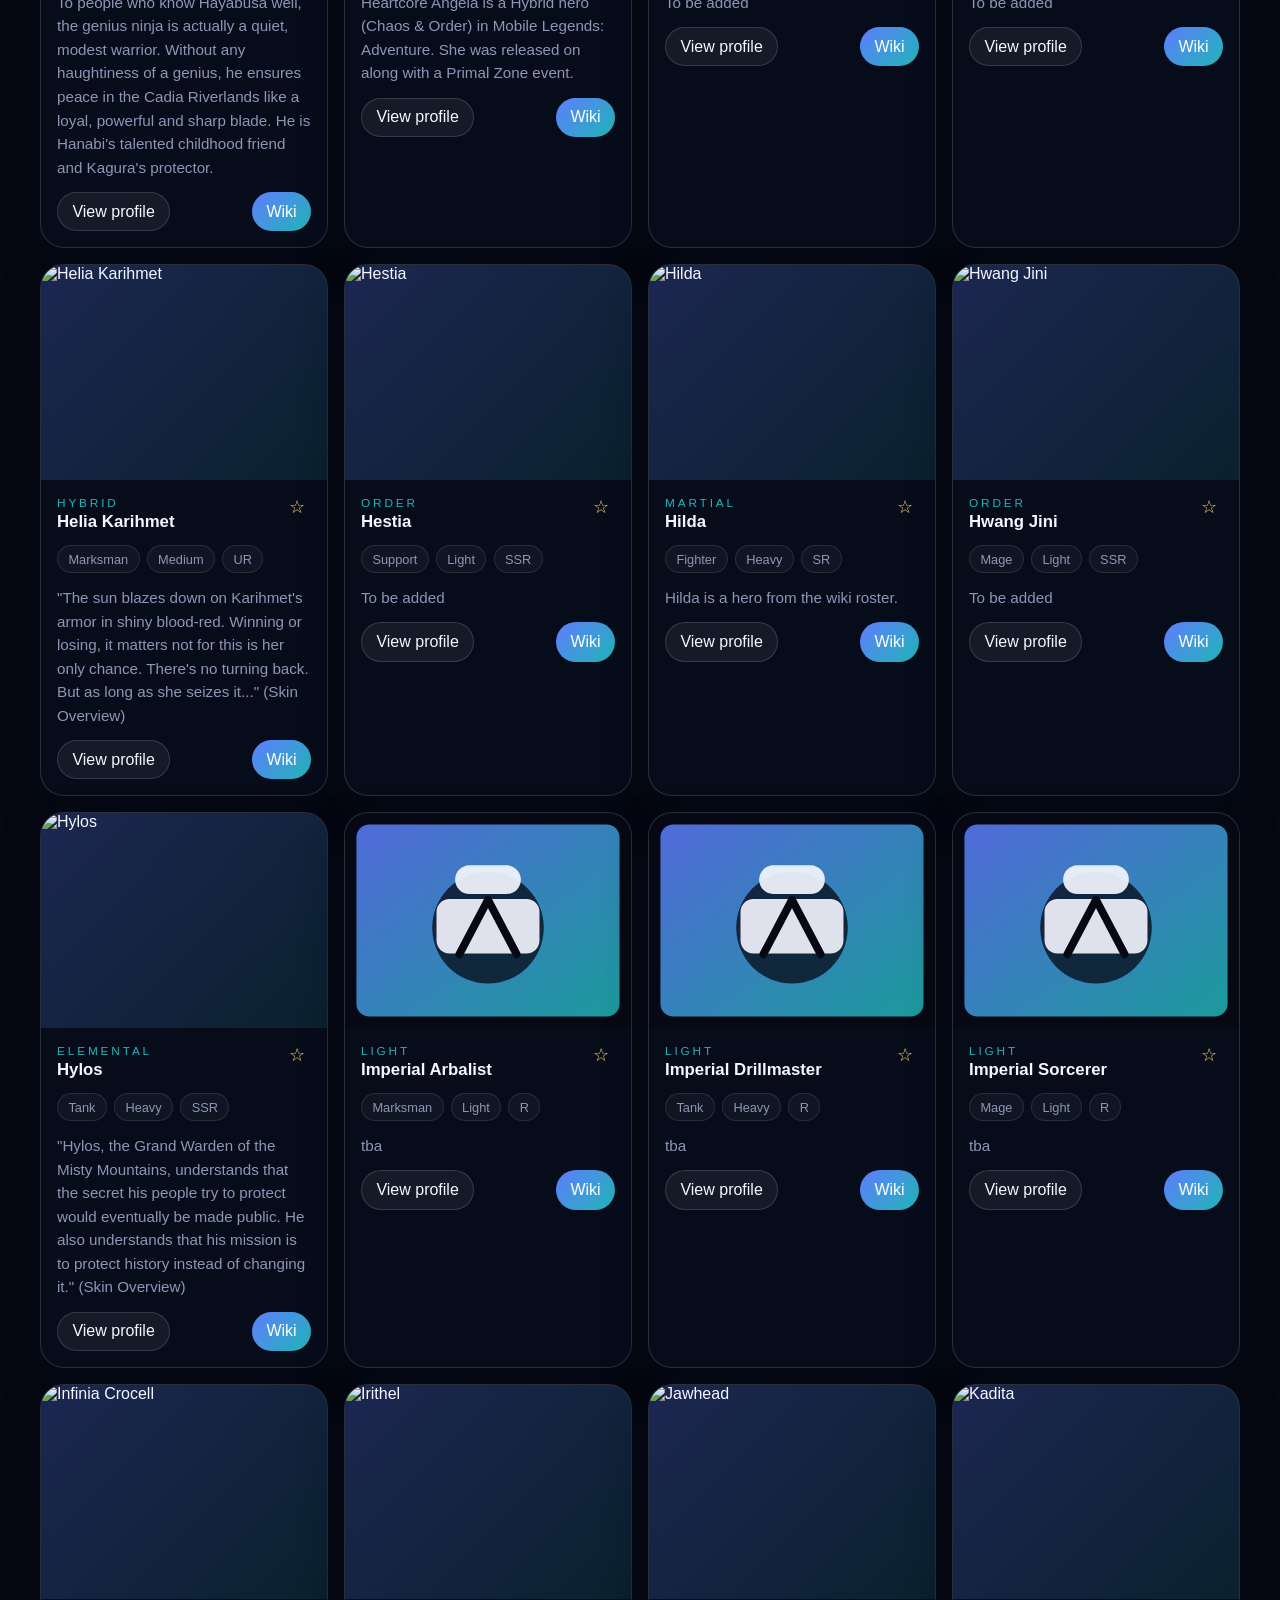
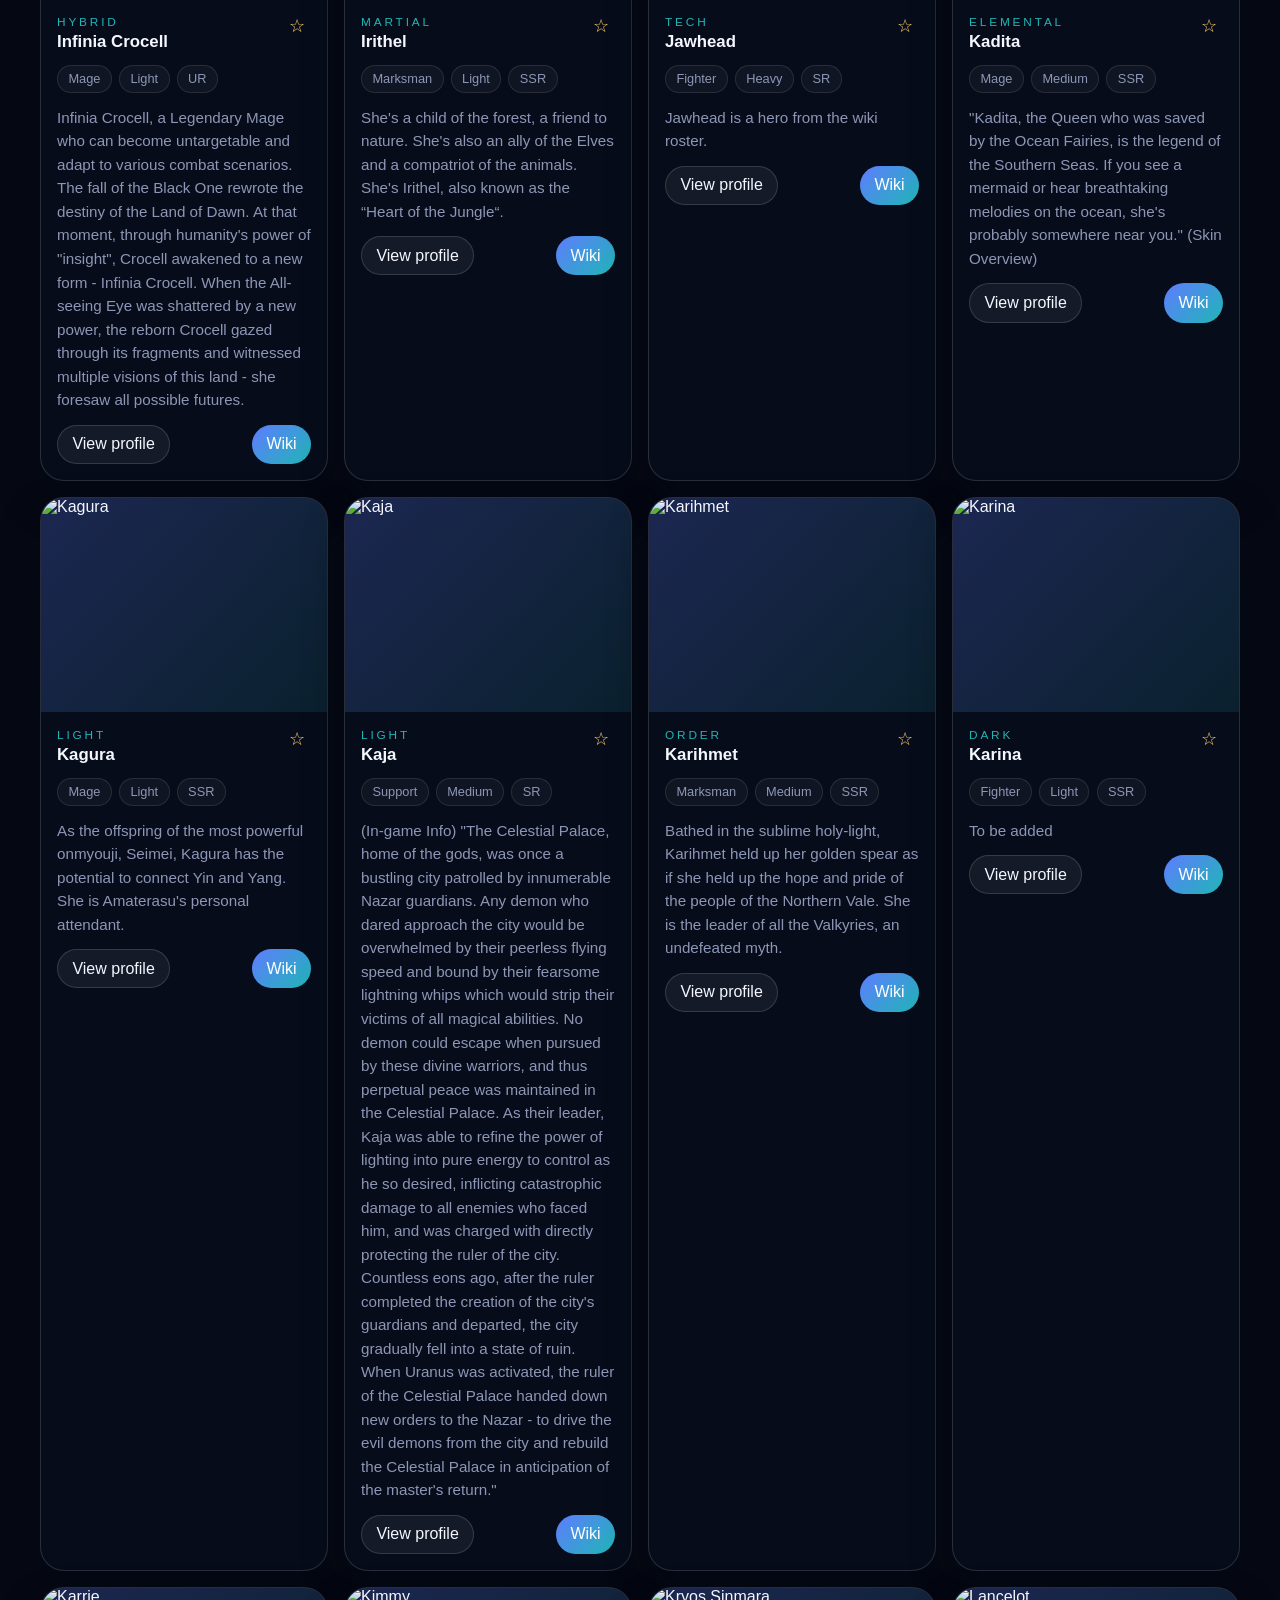
==== commit 38e8d5a7: "Add community-site foundations: about/credits, SEO basics, guide search, contribution workflow - Abo" ====
--- a/index.html
+++ b/index.html
@@ -3,8 +3,14 @@
   <head>
     <meta charset="UTF-8" />
     <meta name="viewport" content="width=device-width, initial-scale=1.0" />
+    <meta name="description" content="Free, community-run hero catalog for Mobile Legends: Adventure — search, filter, favorite, and compare all 162 heroes with a tier list, in English and French." />
+    <meta property="og:title" content="MLA Hero Catalog" />
+    <meta property="og:description" content="Free, community-run hero catalog for Mobile Legends: Adventure — search, filter, favorite, and compare all 162 heroes with a tier list." />
+    <meta property="og:type" content="website" />
+    <link rel="icon" type="image/svg+xml" href="./public/favicon.svg" />
+    <link rel="manifest" href="./public/manifest.json" />
     <title>MLA Hero Catalog</title>
-    <link rel="stylesheet" href="./src/styles/main.css?v=20260721-1" />
+    <link rel="stylesheet" href="./src/styles/main.css?v=20260723-1" />
   </head>
   <body data-page="catalog">
     <header class="topbar">
@@ -79,7 +85,16 @@
       <section id="catalog-root" class="catalog-grid" aria-live="polite"></section>
     </main>
 
-    <script src="./src/data/heroes.js?v=20260721-1"></script>
-    <script type="module" src="./src/app.js?v=20260721-1"></script>
+    <footer class="site-footer">
+      <p data-i18n="footerDisclaimer">Fan-made site, not affiliated with the game's publisher.</p>
+      <nav class="site-footer__links">
+        <a href="./about.html" data-i18n="footerAbout">About</a>
+        <a href="./changelog.html" data-i18n="changelogNavLabel">What's New</a>
+        <a href="https://github.com/AnonymeNc/mla" target="_blank" rel="noreferrer" data-i18n="footerSourceCode">Source code</a>
+      </nav>
+    </footer>
+
+    <script src="./src/data/heroes.js?v=20260723-1"></script>
+    <script type="module" src="./src/app.js?v=20260723-1"></script>
   </body>
 </html>
--- a/src/styles/main.css
+++ b/src/styles/main.css
@@ -172,3 +172,18 @@
   .controls { grid-template-columns: 1fr; }
   .detail-hero { flex-direction: column; }
 }
+
+.site-footer { width: min(1200px, calc(100% - 2rem)); margin: 1rem auto 2.5rem; padding-top: 1.25rem; border-top: 1px solid var(--border); display: flex; justify-content: space-between; align-items: center; gap: 0.75rem; flex-wrap: wrap; color: var(--muted); font-size: 0.85rem; }
+.site-footer p { margin: 0; }
+.site-footer__links { display: flex; gap: 1rem; flex-wrap: wrap; }
+.site-footer__links a { color: var(--muted); }
+.site-footer__links a:hover { color: var(--text); }
+.report-issue-link { color: var(--muted); font-size: 0.85rem; }
+.report-issue-link:hover { color: var(--text); }
+.changelog-list { display: flex; flex-direction: column; gap: 1rem; }
+.changelog-entry { display: grid; grid-template-columns: 110px 1fr; gap: 0.75rem; padding: 0.9rem 1rem; border-radius: 18px; border: 1px solid var(--border); background: rgba(255,255,255,0.04); }
+.changelog-entry time { color: var(--accent-2); font-size: 0.85rem; }
+.changelog-entry p { margin: 0; color: var(--muted); line-height: 1.55; }
+@media (max-width: 640px) {
+  .changelog-entry { grid-template-columns: 1fr; }
+}
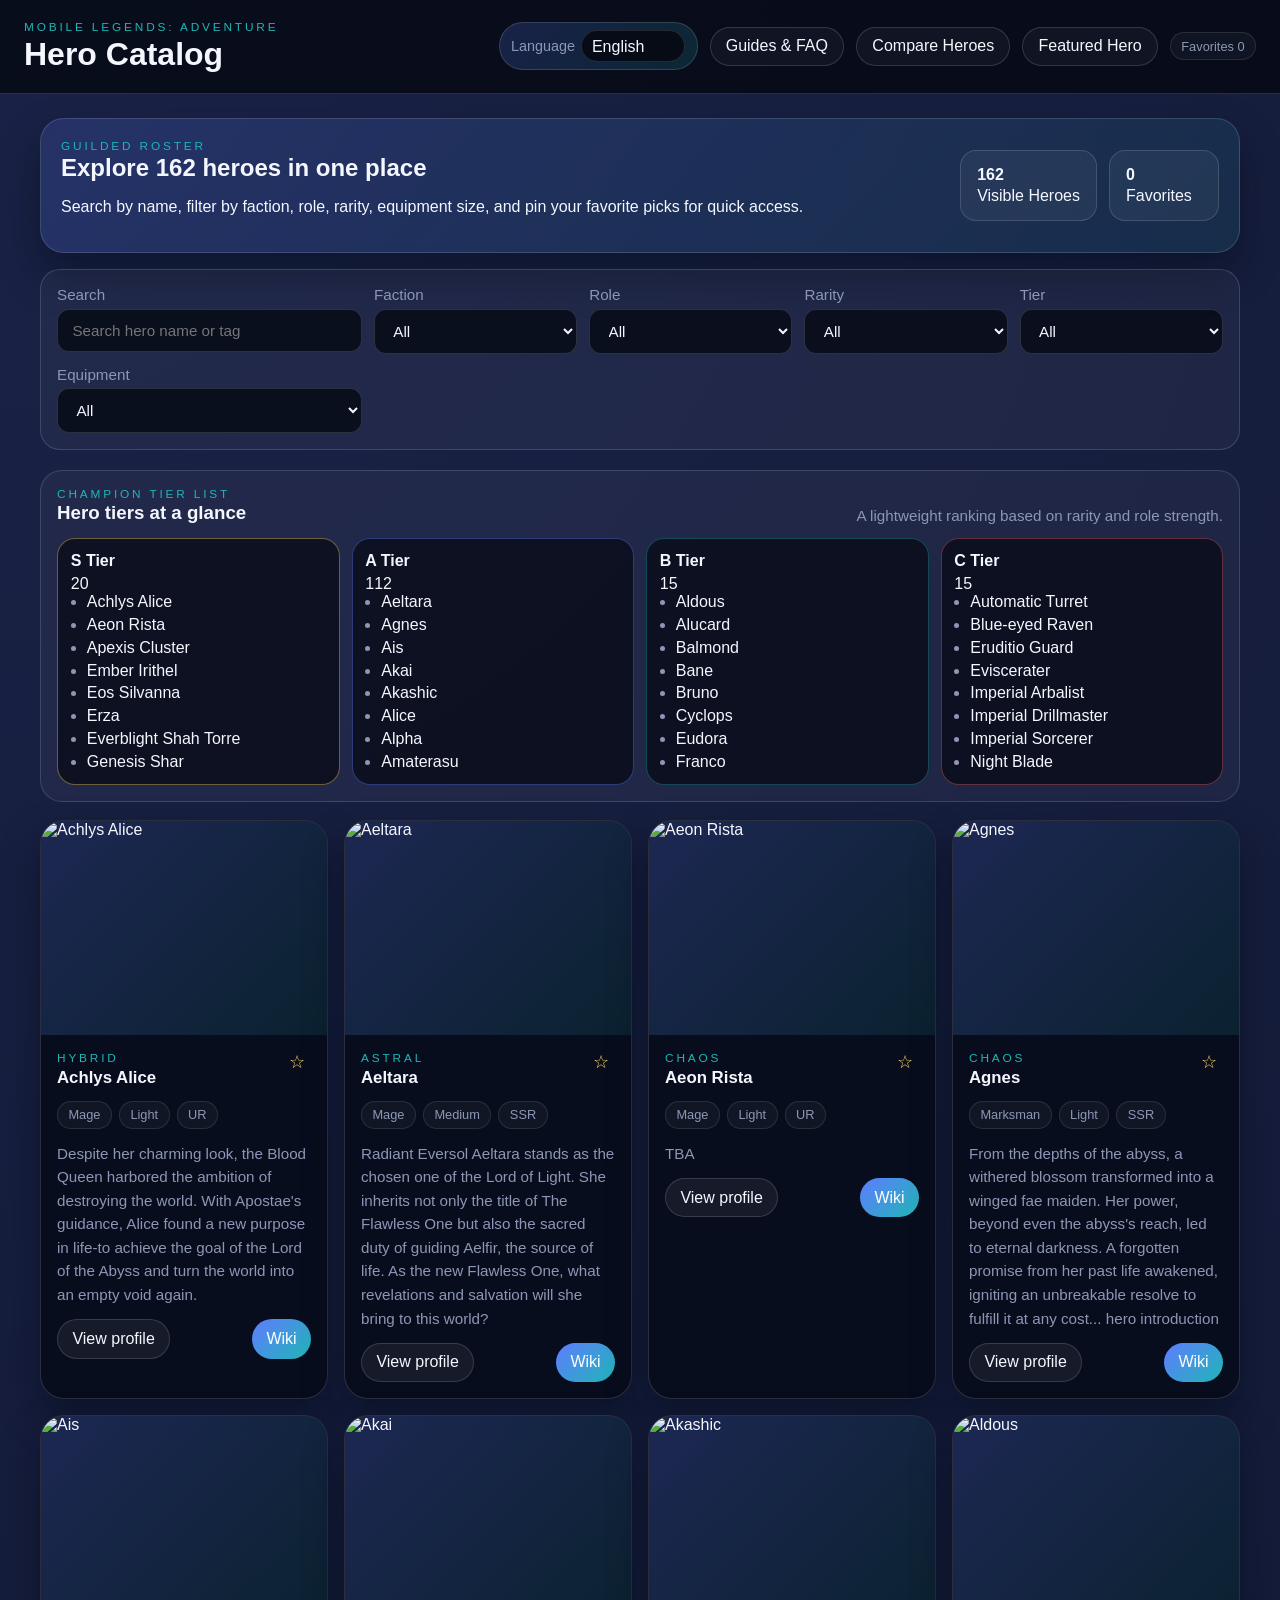
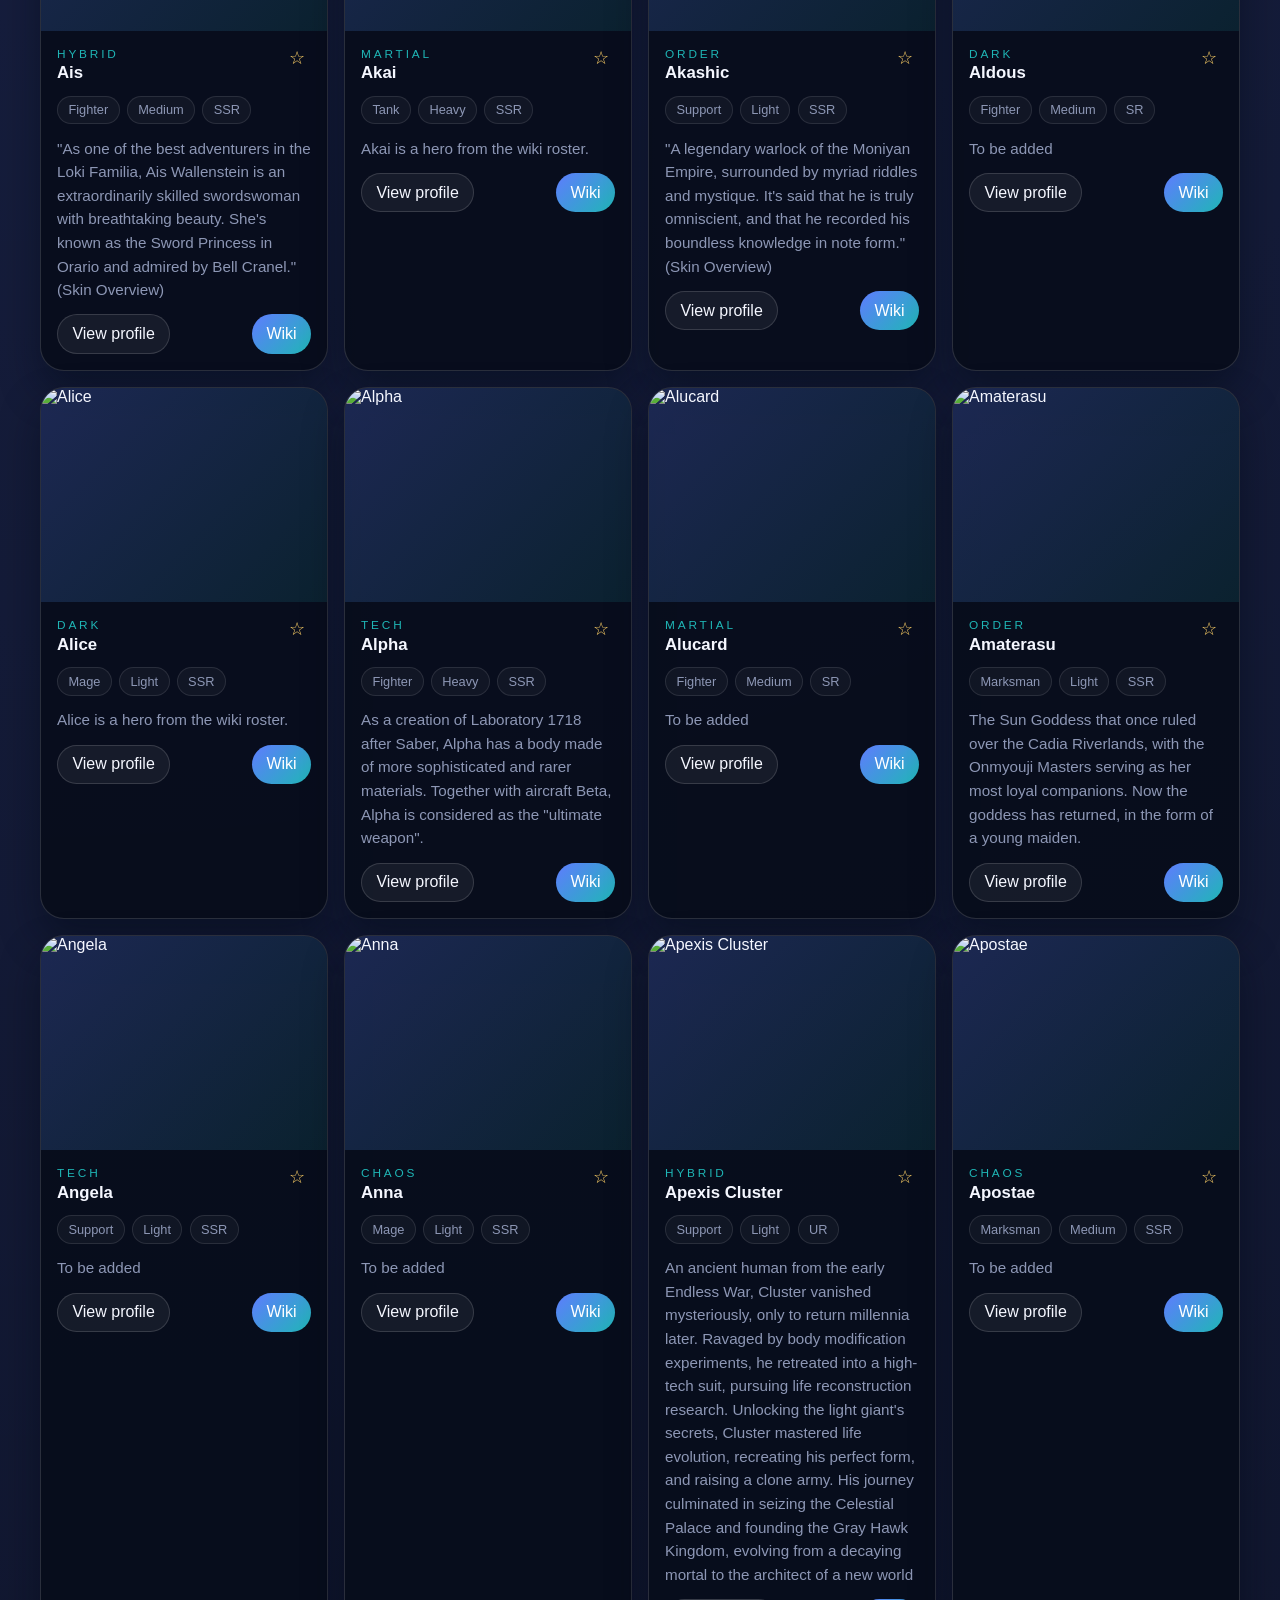
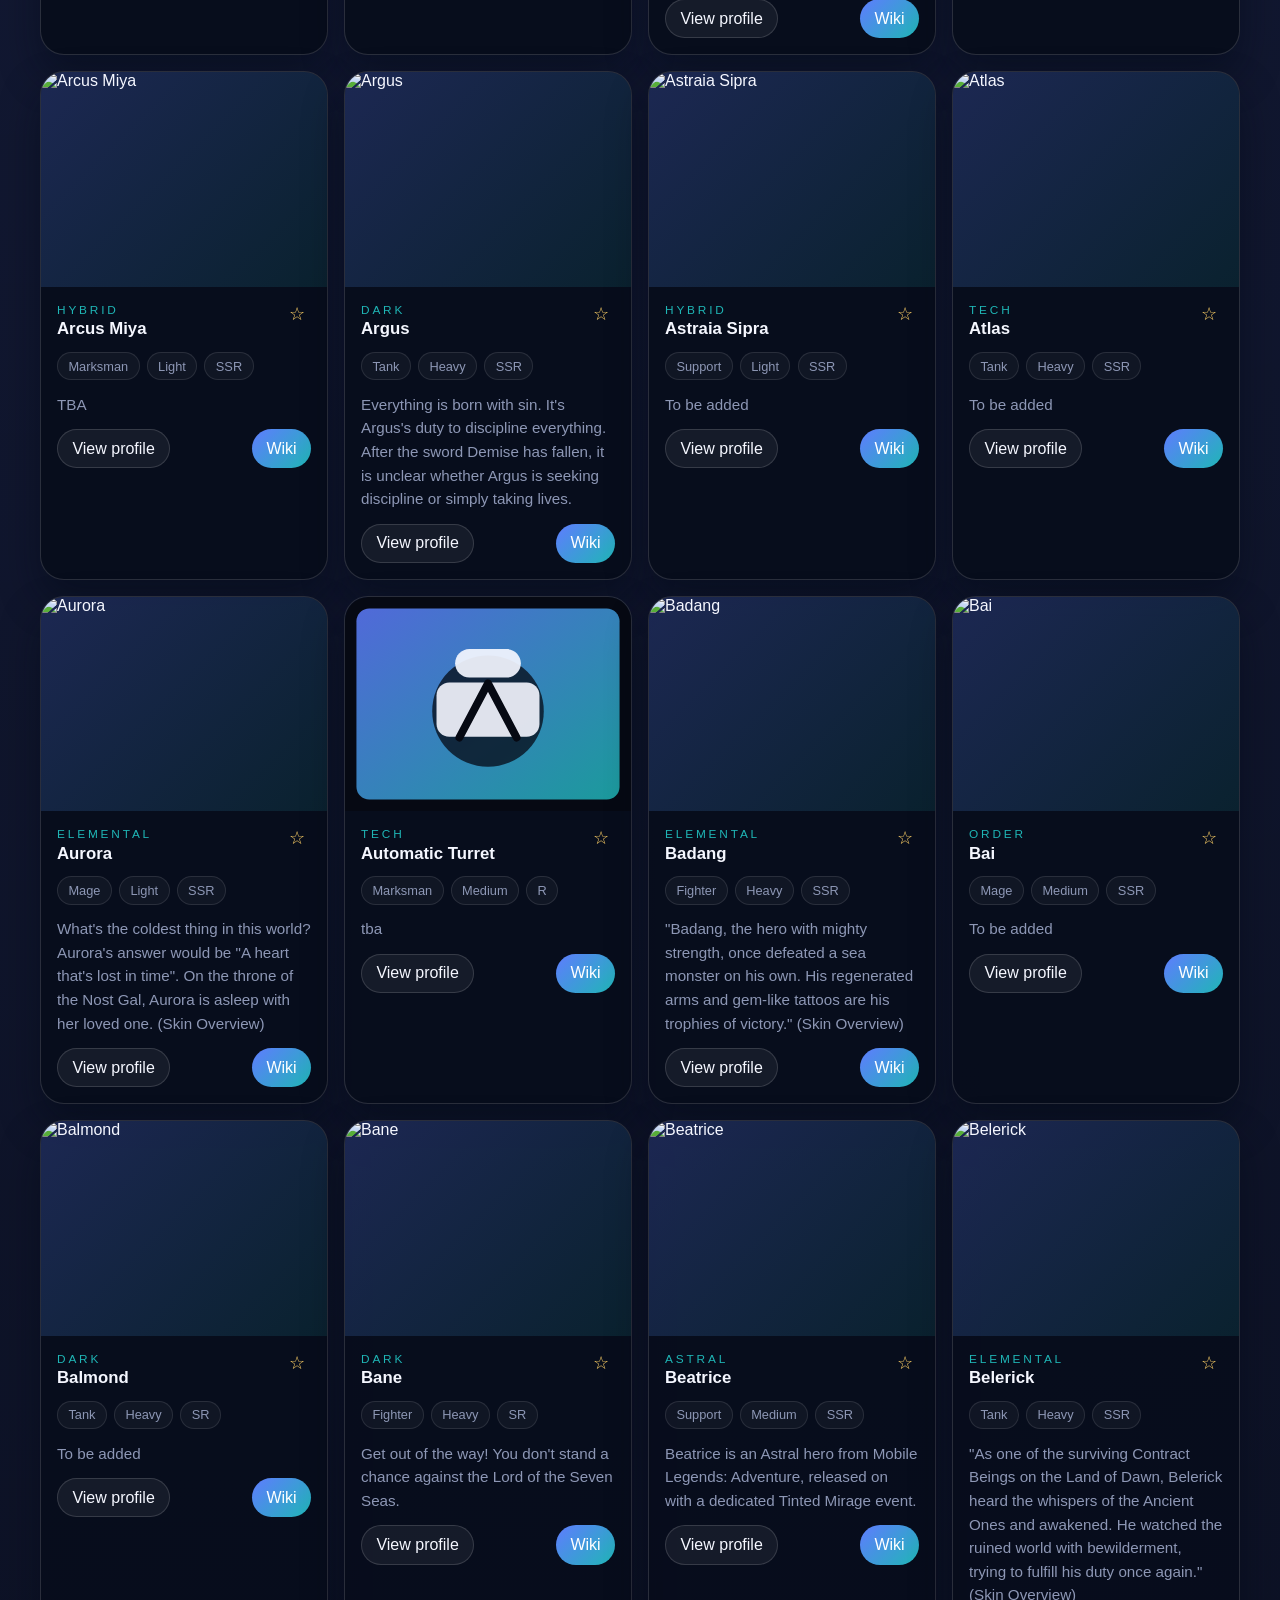
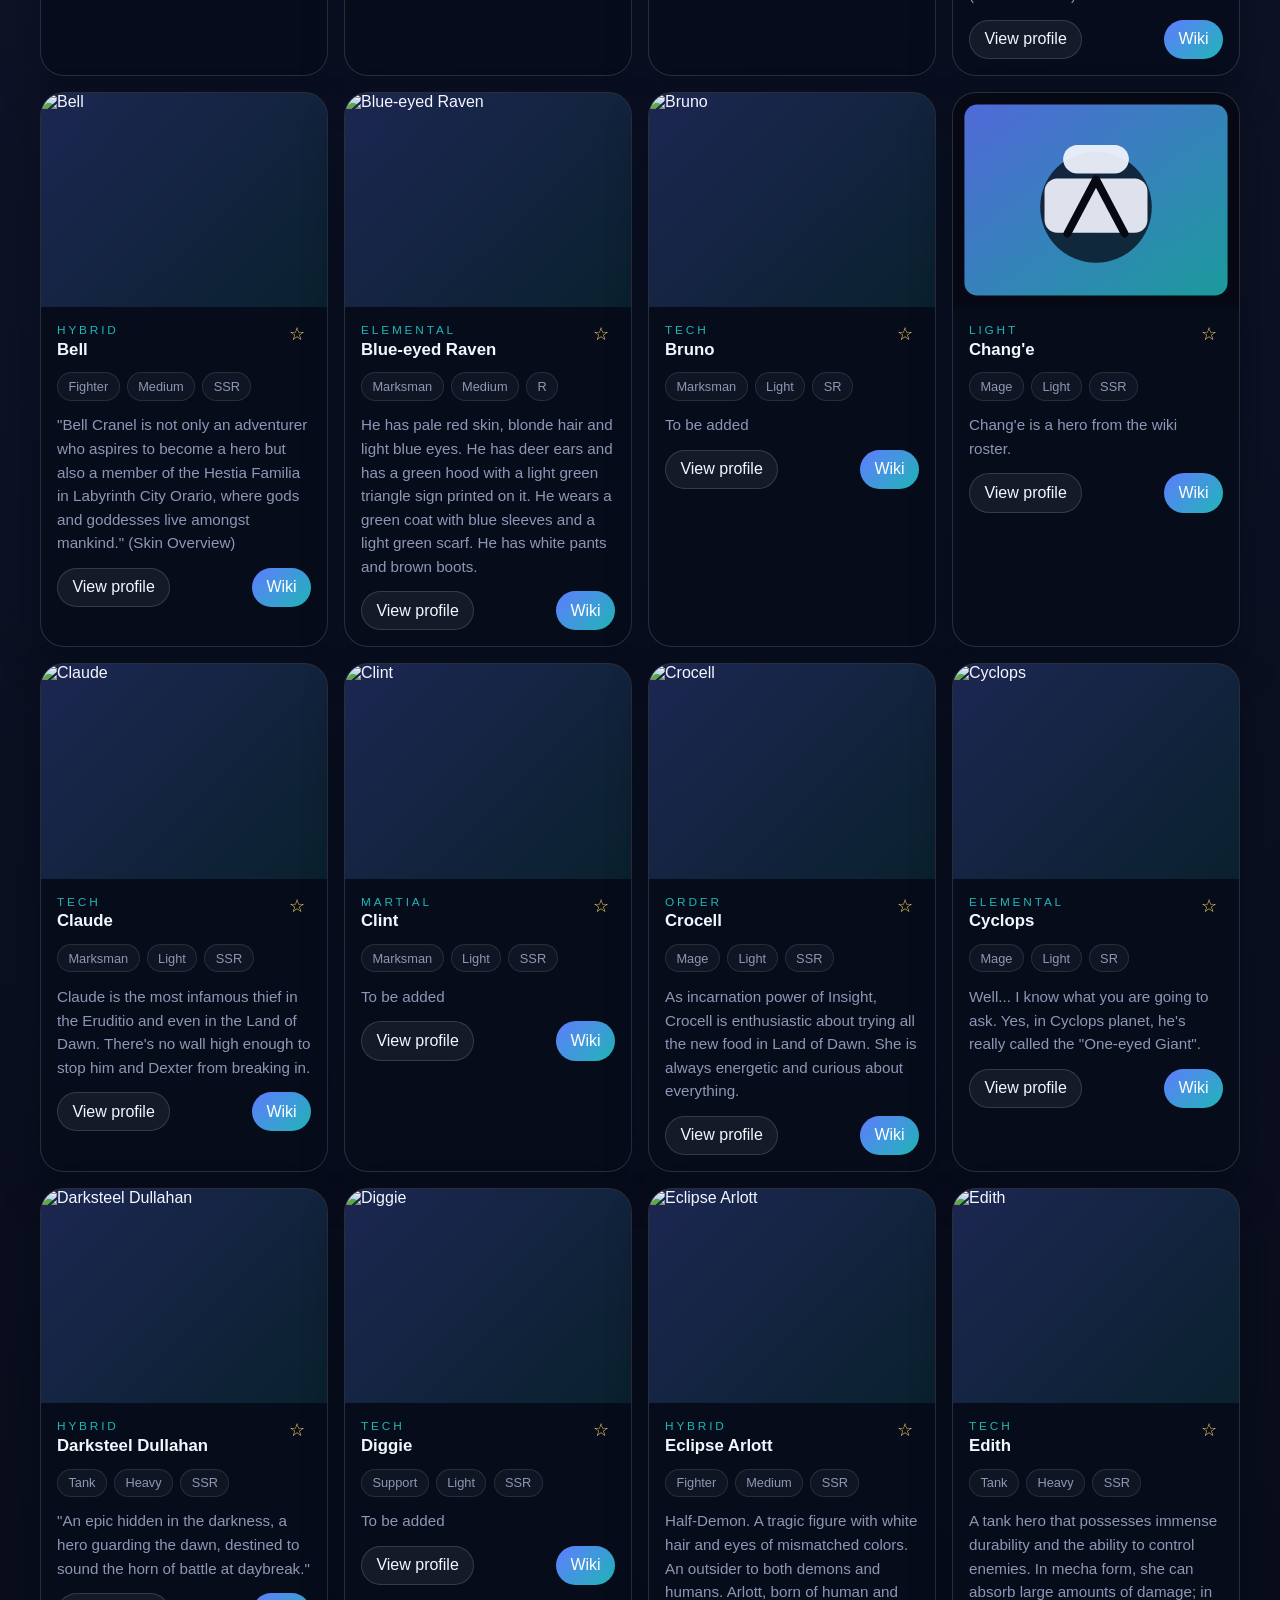
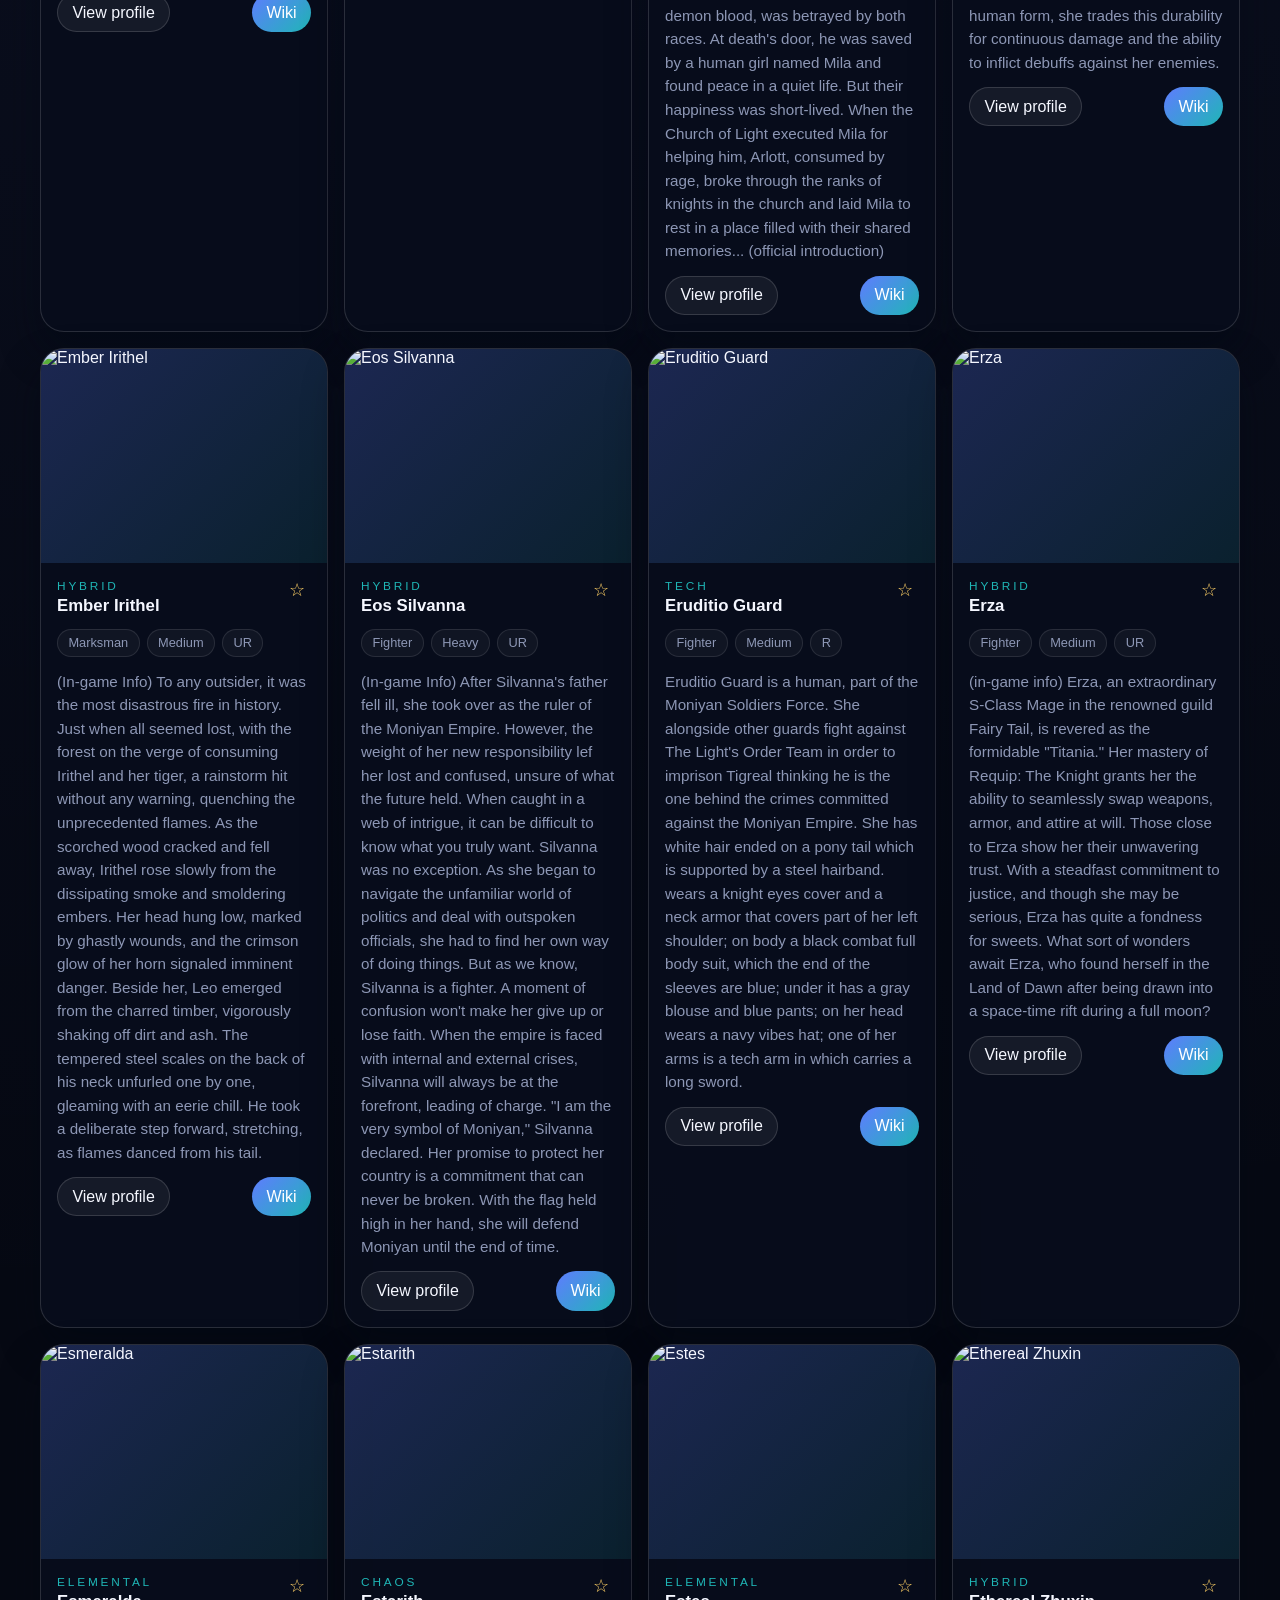
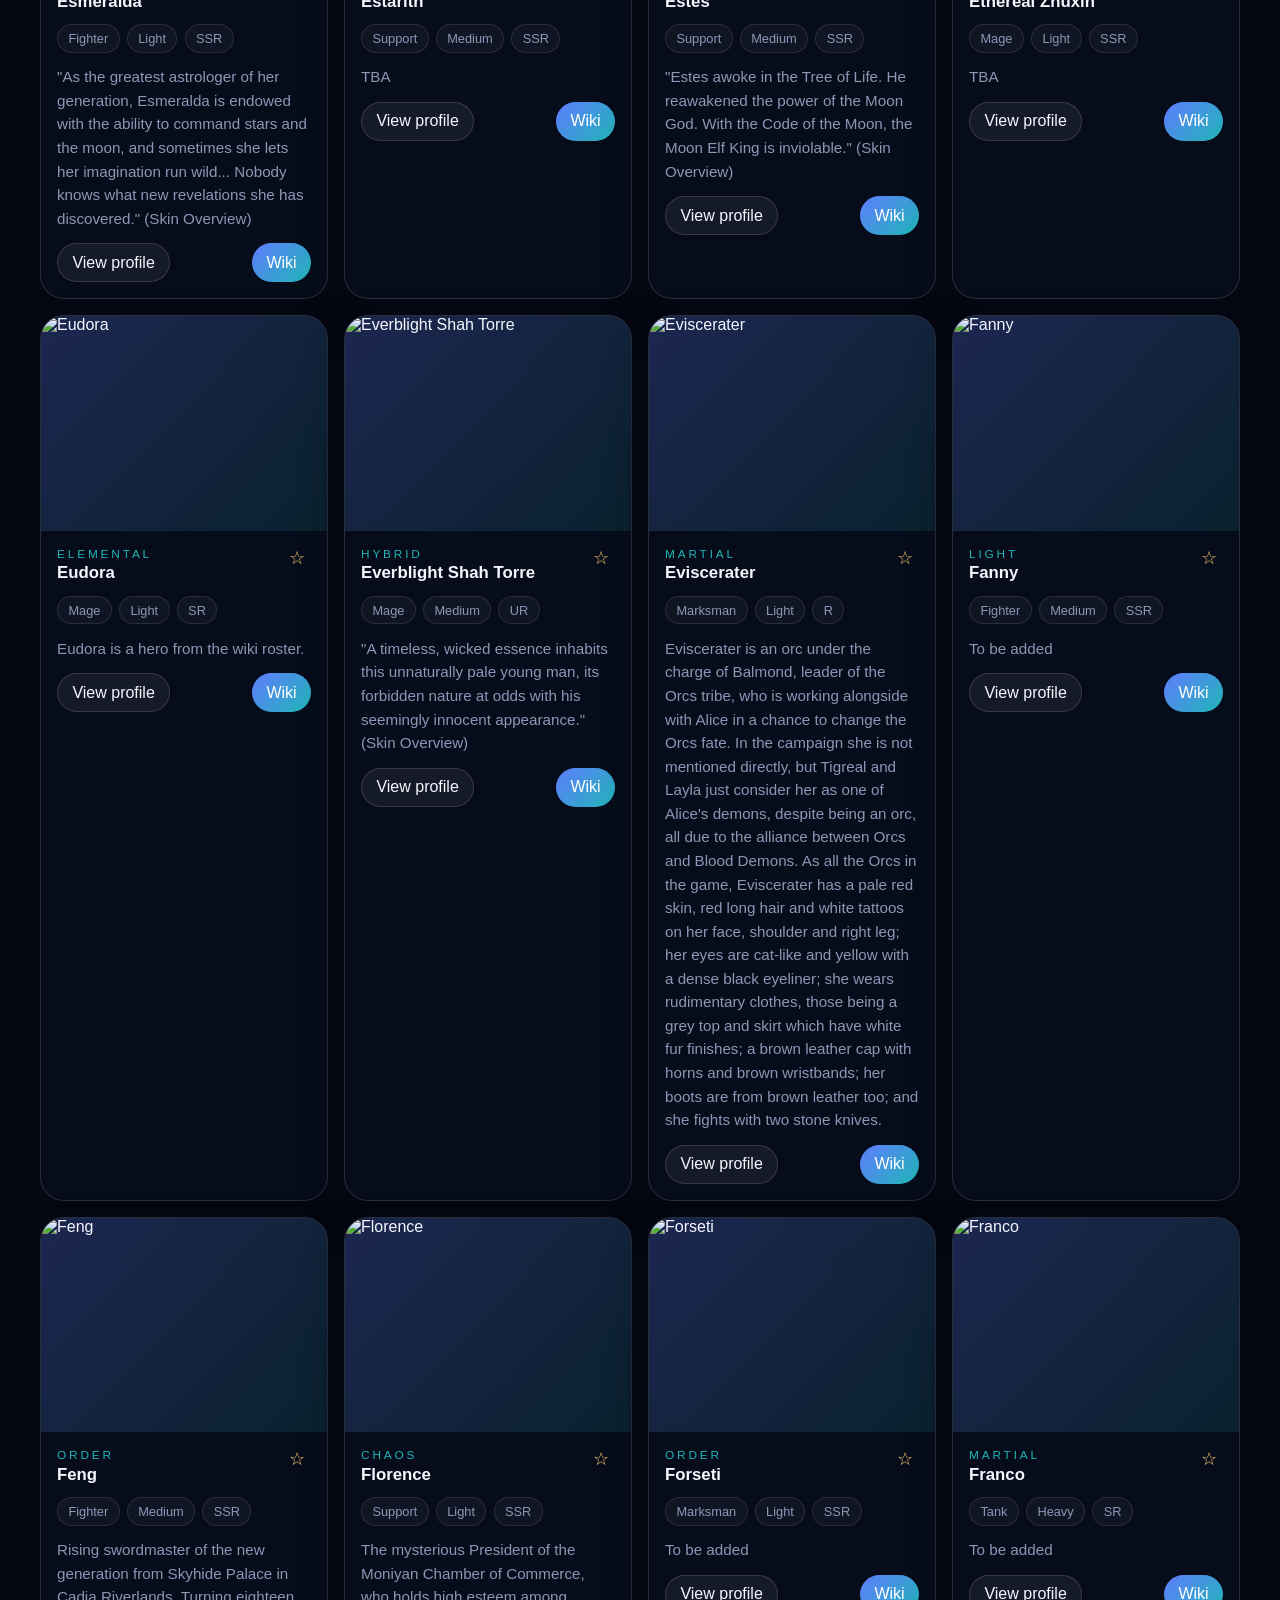
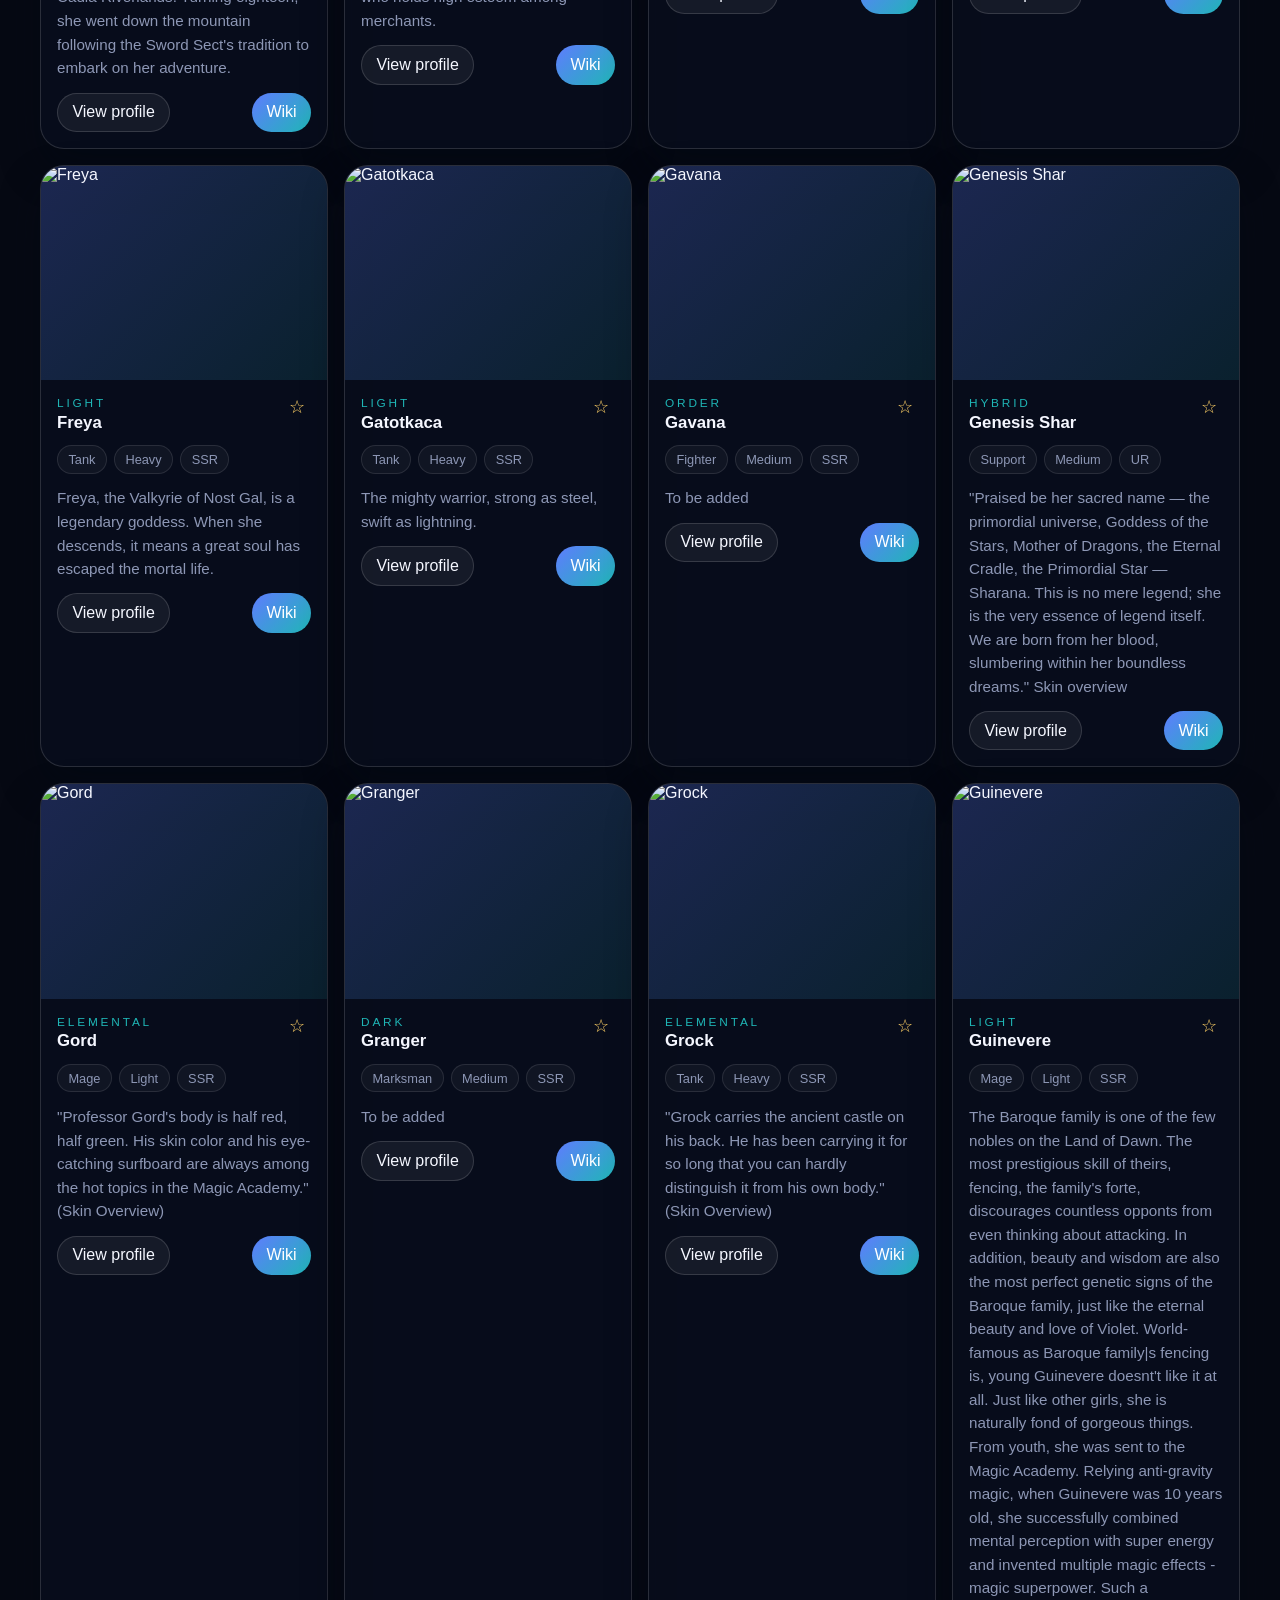
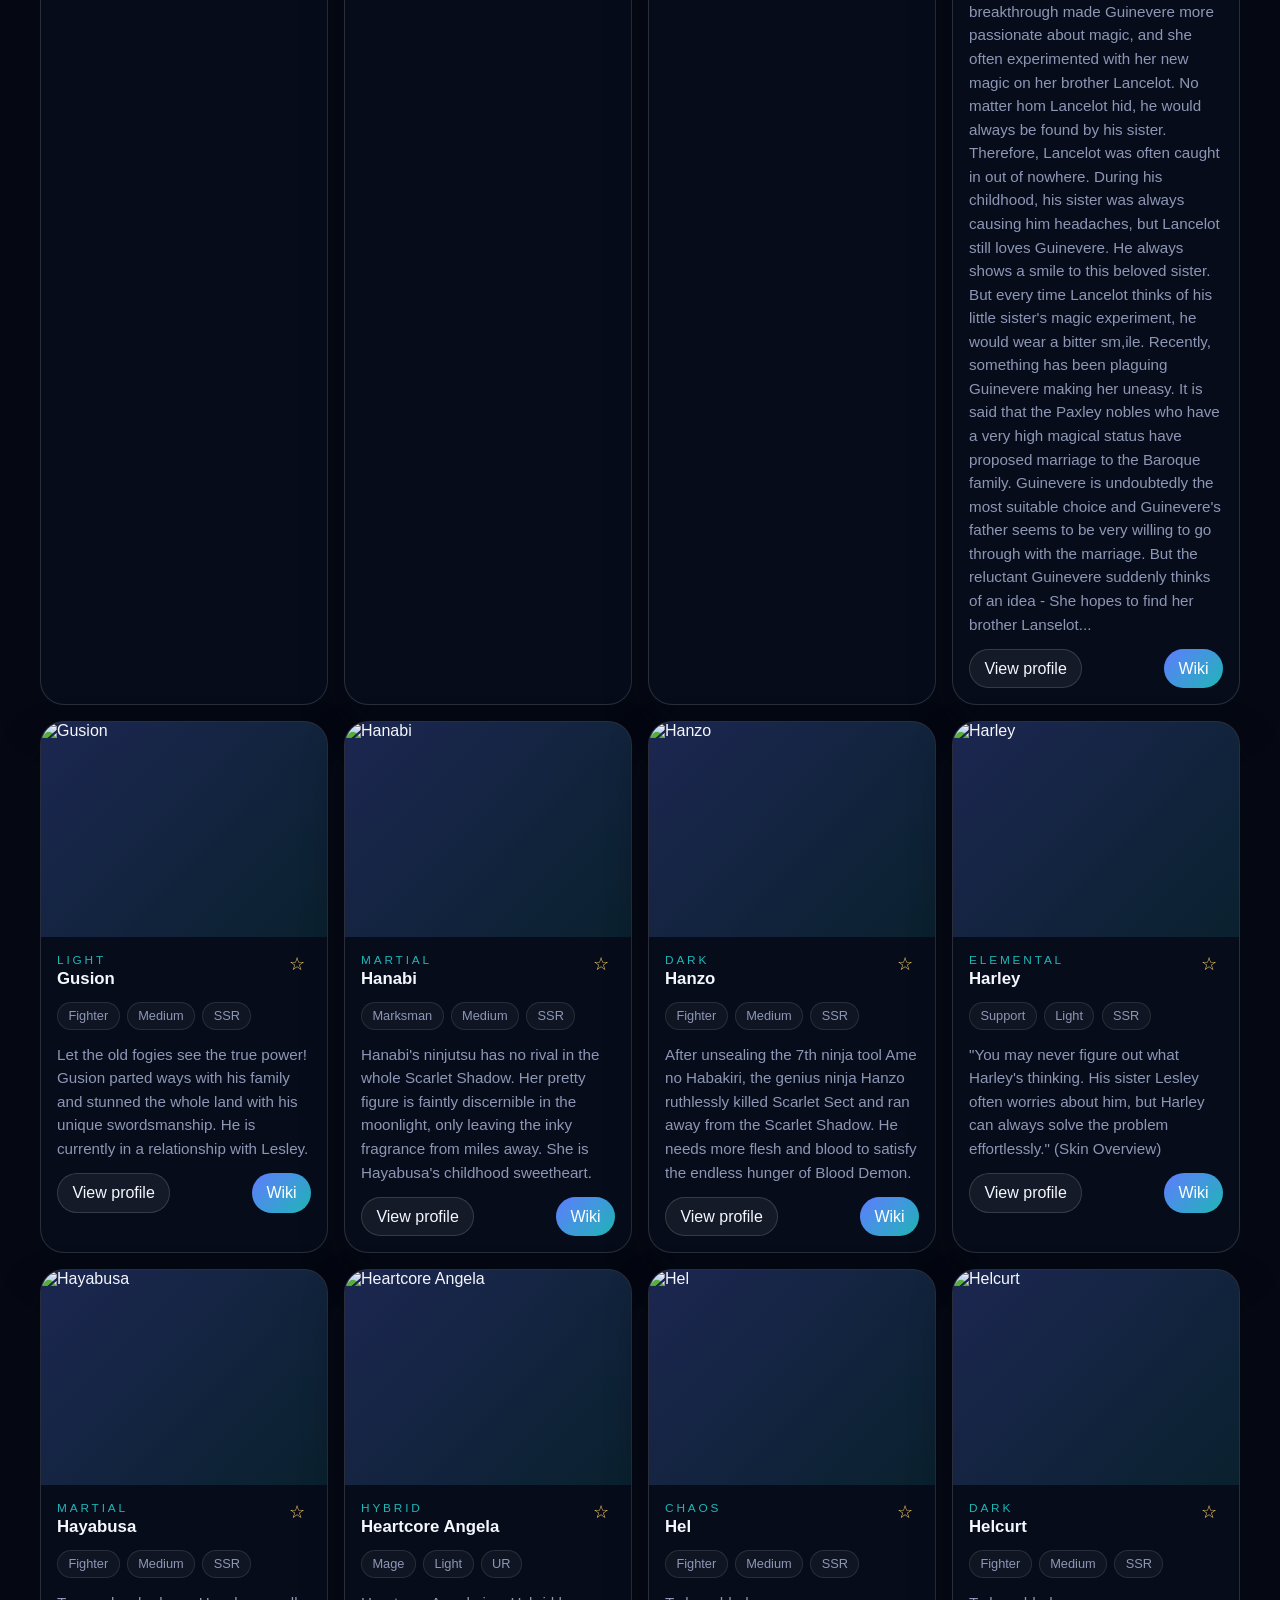
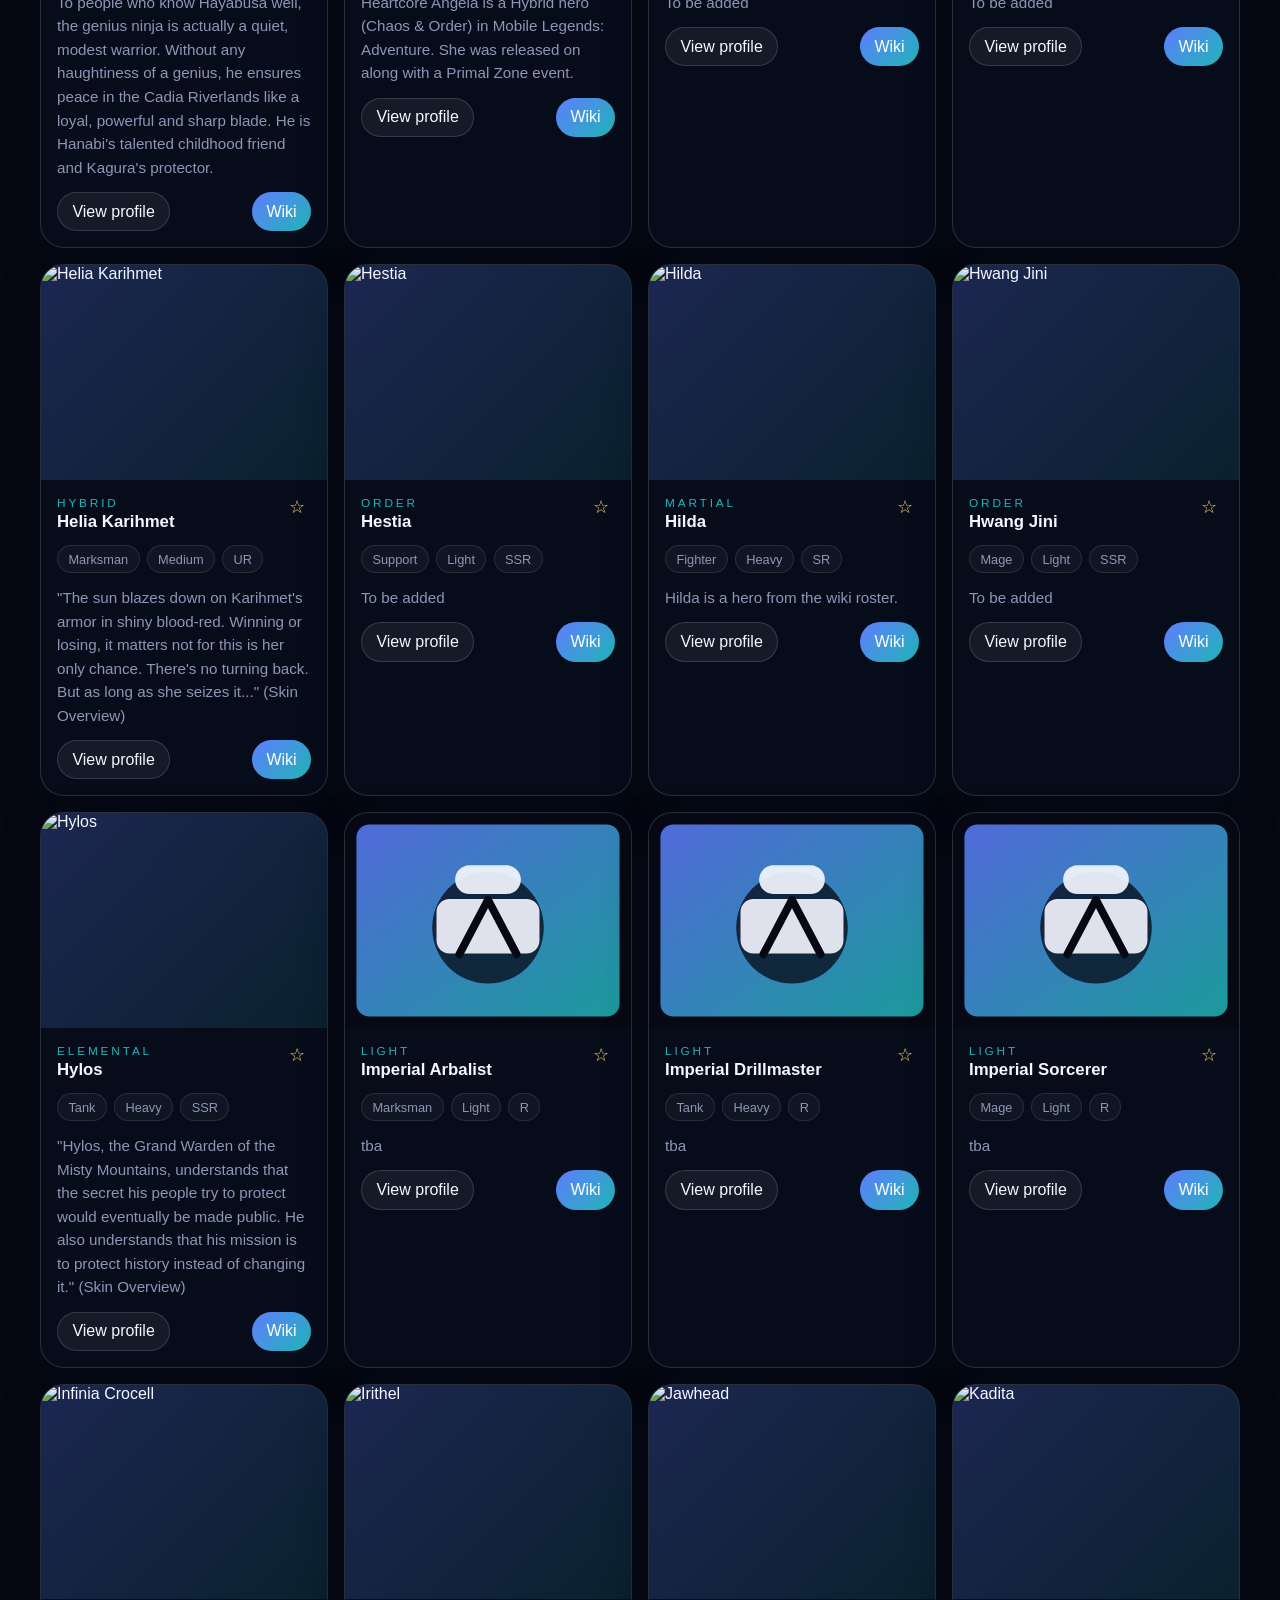
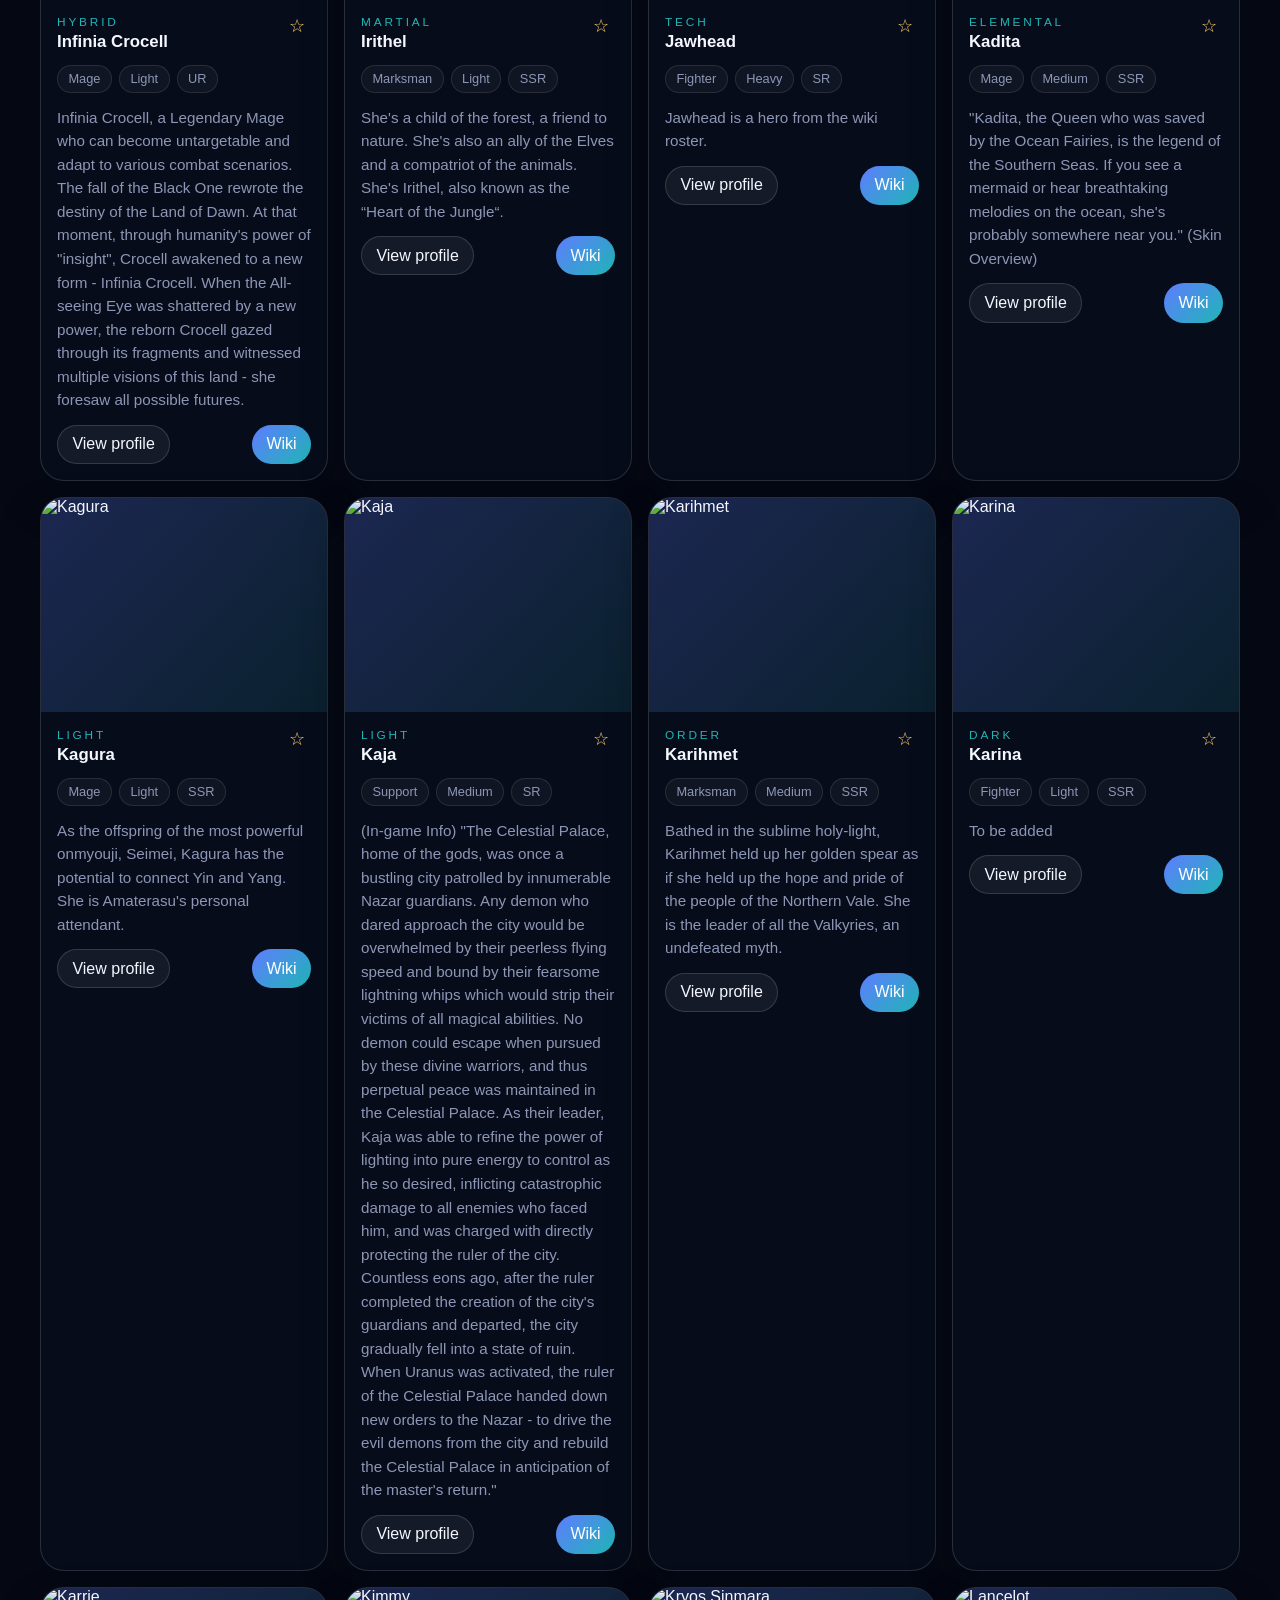
==== commit 0815da96: "Add hero comparison tool (compare.html) Type-ahead pickers for 2-3 heroes, side-by-side rarity/facti" ====
--- a/index.html
+++ b/index.html
@@ -10,7 +10,9 @@
     <link rel="icon" type="image/svg+xml" href="./public/favicon.svg" />
     <link rel="manifest" href="./public/manifest.json" />
     <title>MLA Hero Catalog</title>
-    <link rel="stylesheet" href="./src/styles/main.css?v=20260723-1" />
+    <link rel="stylesheet" href="./src/styles/main.css?v=20260723-2" />
+    <script defer src="./src/data/heroes.js?v=20260723-2"></script>
+    <script type="module" src="./src/app.js?v=20260723-2"></script>
   </head>
   <body data-page="catalog">
     <header class="topbar">
@@ -30,6 +32,7 @@
           </select>
         </label>
         <a class="nav-link" href="./guides.html" data-i18n="guidesNavLabel">Guides &amp; FAQ</a>
+        <a class="nav-link" href="./compare.html" data-i18n="compareNavLabel">Compare Heroes</a>
         <a class="nav-link" href="./hero.html?hero=achlys-alice" data-i18n="featuredHero">Featured Hero</a>
         <span class="pill pill--ghost" id="favorite-count" data-i18n="favorites">Favorites 0</span>
       </div>
@@ -94,7 +97,5 @@
       </nav>
     </footer>
 
-    <script src="./src/data/heroes.js?v=20260723-1"></script>
-    <script type="module" src="./src/app.js?v=20260723-1"></script>
   </body>
 </html>
--- a/src/styles/main.css
+++ b/src/styles/main.css
@@ -85,7 +85,8 @@
 .hero-card, .detail-card, .empty-state {
   border: 1px solid var(--border); border-radius: 24px; overflow: hidden; background: rgba(8, 13, 28, 0.95); box-shadow: var(--shadow);
 }
-.hero-card__media { aspect-ratio: 4 / 3; background: linear-gradient(135deg, rgba(95,124,255,0.24), rgba(31,182,182,0.12)); }
+.hero-card__media { aspect-ratio: 4 / 3; overflow: hidden; background: linear-gradient(135deg, rgba(95,124,255,0.24), rgba(31,182,182,0.12)); }
+.hero-card__media img { width: 100%; height: 100%; object-fit: cover; display: block; }
 .hero-card__body { padding: 1rem; display: flex; flex-direction: column; gap: 0.8rem; }
 .hero-card__top { display: flex; justify-content: space-between; gap: 0.6rem; align-items: flex-start; }
 .hero-card__top h3 { margin: 0.15rem 0 0; font-size: 1.05rem; }
@@ -133,12 +134,11 @@
 .tier-card--c { border-color: rgba(255, 107, 123, 0.35); }
 .detail-nav { display: flex; justify-content: space-between; gap: 0.75rem; flex-wrap: wrap; }
 
-.guides-layout { display: grid; grid-template-columns: 260px 1fr; gap: 1.25rem; align-items: start; }
-.guide-toc { position: sticky; top: 5.5rem; display: flex; flex-direction: column; gap: 0.4rem; padding: 1rem; border-radius: 18px; border: 1px solid var(--border); background: rgba(255,255,255,0.04); }
-.guide-toc__link { display: flex; align-items: center; gap: 0.5rem; padding: 0.5rem 0.6rem; border-radius: 12px; color: var(--muted); font-size: 0.92rem; }
-.guide-toc__link:hover { background: var(--bg-soft); color: var(--text); }
-.guide-toc__icon { font-size: 1rem; }
-.guide-articles { display: flex; flex-direction: column; gap: 1.25rem; }
+.guide-categories { display: flex; flex-direction: column; gap: 1.75rem; }
+.guide-category__title { margin: 0 0 0.85rem; font-size: 0.95rem; text-transform: uppercase; letter-spacing: 0.2em; color: var(--accent-2); }
+.guide-card-grid { display: grid; grid-template-columns: repeat(auto-fill, minmax(260px, 1fr)); gap: 1rem; }
+.guide-card { padding: 1rem; display: flex; flex-direction: column; gap: 0.7rem; border-radius: 20px; border: 1px solid var(--border); background: var(--bg-soft); }
+.guide-card h3 { margin: 0.1rem 0 0; font-size: 1.05rem; }
 .guide-article { scroll-margin-top: 5.5rem; }
 .guide-article__header { display: flex; flex-direction: column; gap: 0.3rem; }
 .guide-article__header h2 { margin: 0.1rem 0 0; }
@@ -155,6 +155,19 @@
 .guide-table th, .guide-table td { border: 1px solid var(--border); padding: 0.5rem 0.65rem; text-align: left; vertical-align: top; white-space: normal; }
 .guide-table th { background: rgba(255,255,255,0.06); color: var(--accent-2); }
 
+.compare-grid { display: grid; gap: 1rem; margin-bottom: 1.25rem; }
+.compare-grid--3 { grid-template-columns: repeat(3, minmax(0, 1fr)); }
+.compare-grid--2, .compare-grid--1 { grid-template-columns: repeat(2, minmax(0, 1fr)); }
+.compare-column { display: flex; flex-direction: column; align-items: center; gap: 0.6rem; padding: 1rem; border-radius: 20px; border: 1px solid var(--border); background: var(--bg-soft); text-align: center; }
+.compare-column img { width: 140px; height: 140px; border-radius: 20px; object-fit: cover; }
+.compare-column h3 { margin: 0; font-size: 1.05rem; }
+.compare-column--empty { align-items: center; justify-content: center; color: var(--muted); min-height: 160px; }
+.compare-table-wrap { overflow-x: auto; }
+.comparison-table th:first-child { color: var(--accent-2); white-space: nowrap; }
+
+@media (max-width: 860px) {
+  .compare-grid--3, .compare-grid--2, .compare-grid--1 { grid-template-columns: 1fr; }
+}
 @media (max-width: 860px) {
   .tier-list-grid { grid-template-columns: 1fr 1fr; }
 }
@@ -164,8 +177,7 @@
 @media (max-width: 860px) {
   .hero-summary { flex-direction: column; align-items: flex-start; }
   .controls { grid-template-columns: 1fr 1fr; }
-  .guides-layout { grid-template-columns: 1fr; }
-  .guide-toc { position: static; flex-direction: row; flex-wrap: wrap; }
+  .guide-card-grid { grid-template-columns: 1fr; }
 }
 @media (max-width: 640px) {
   .topbar { flex-direction: column; align-items: flex-start; gap: 0.75rem; }
